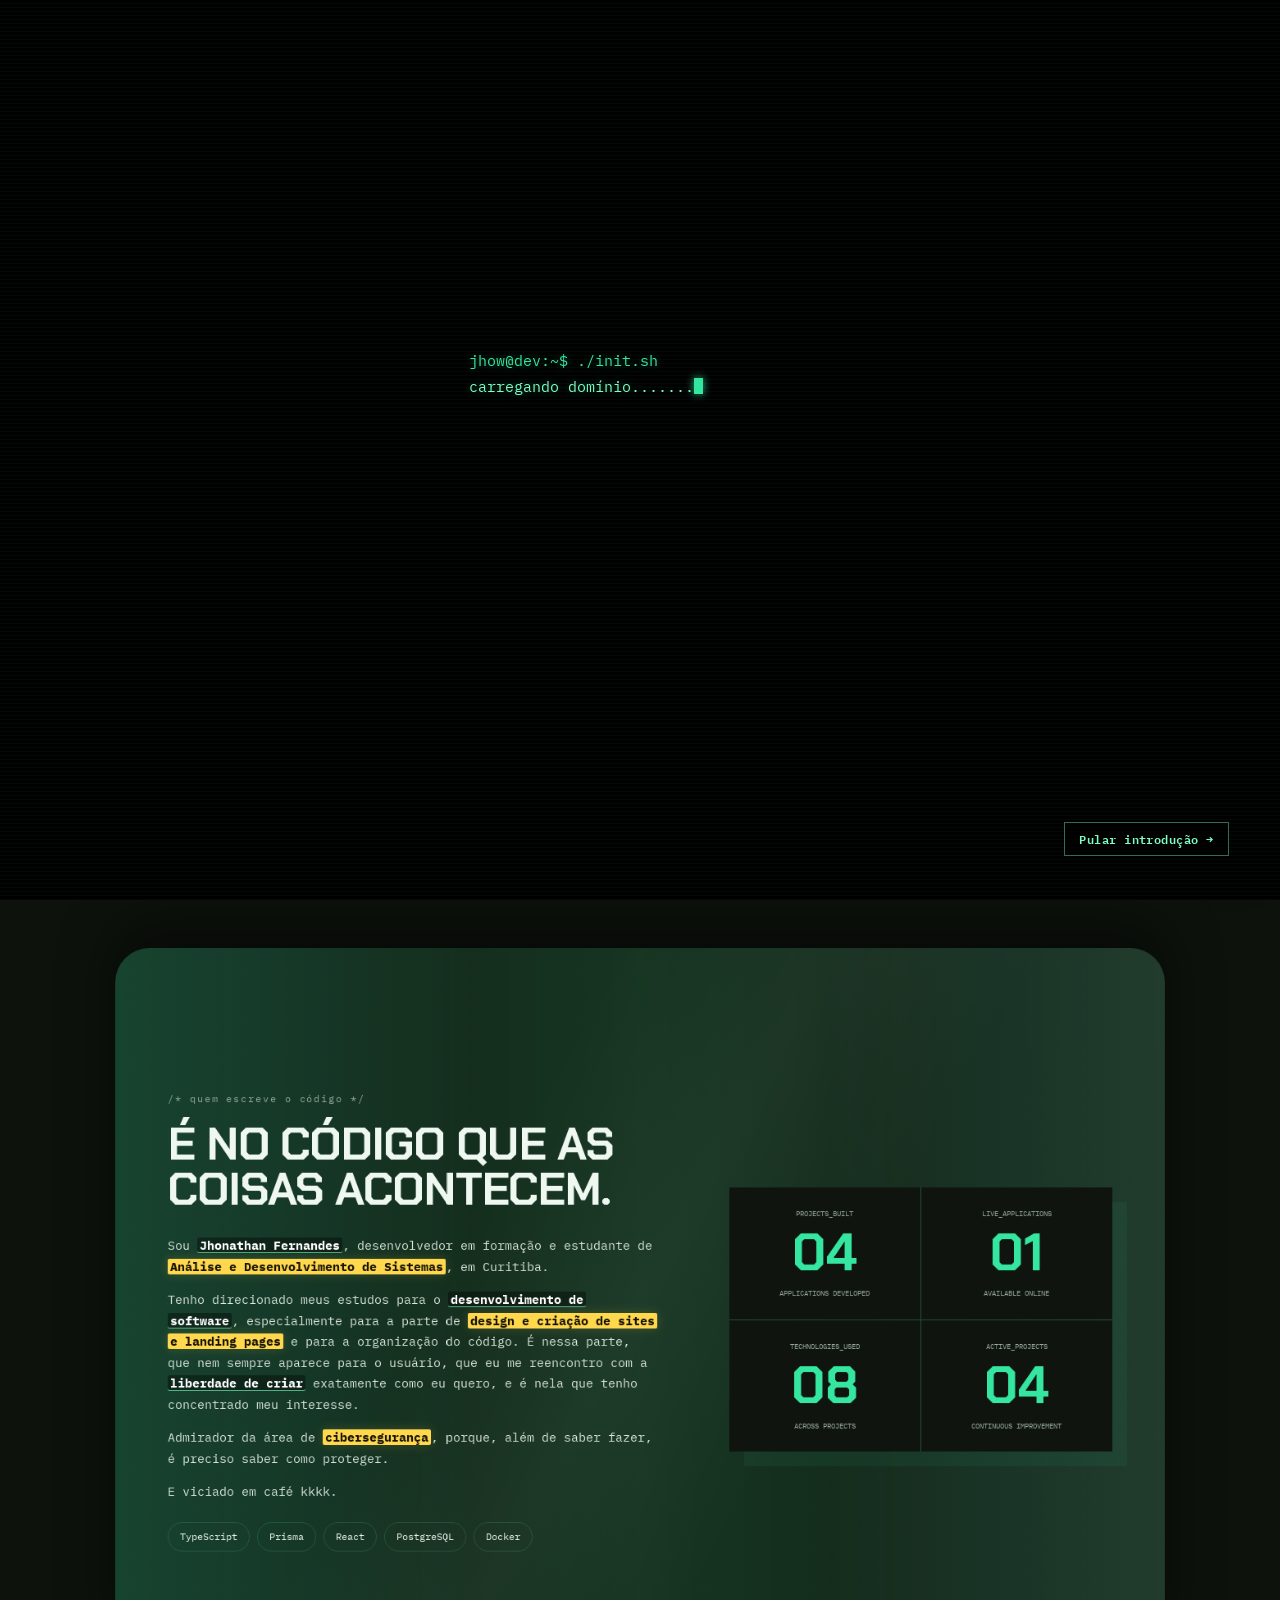
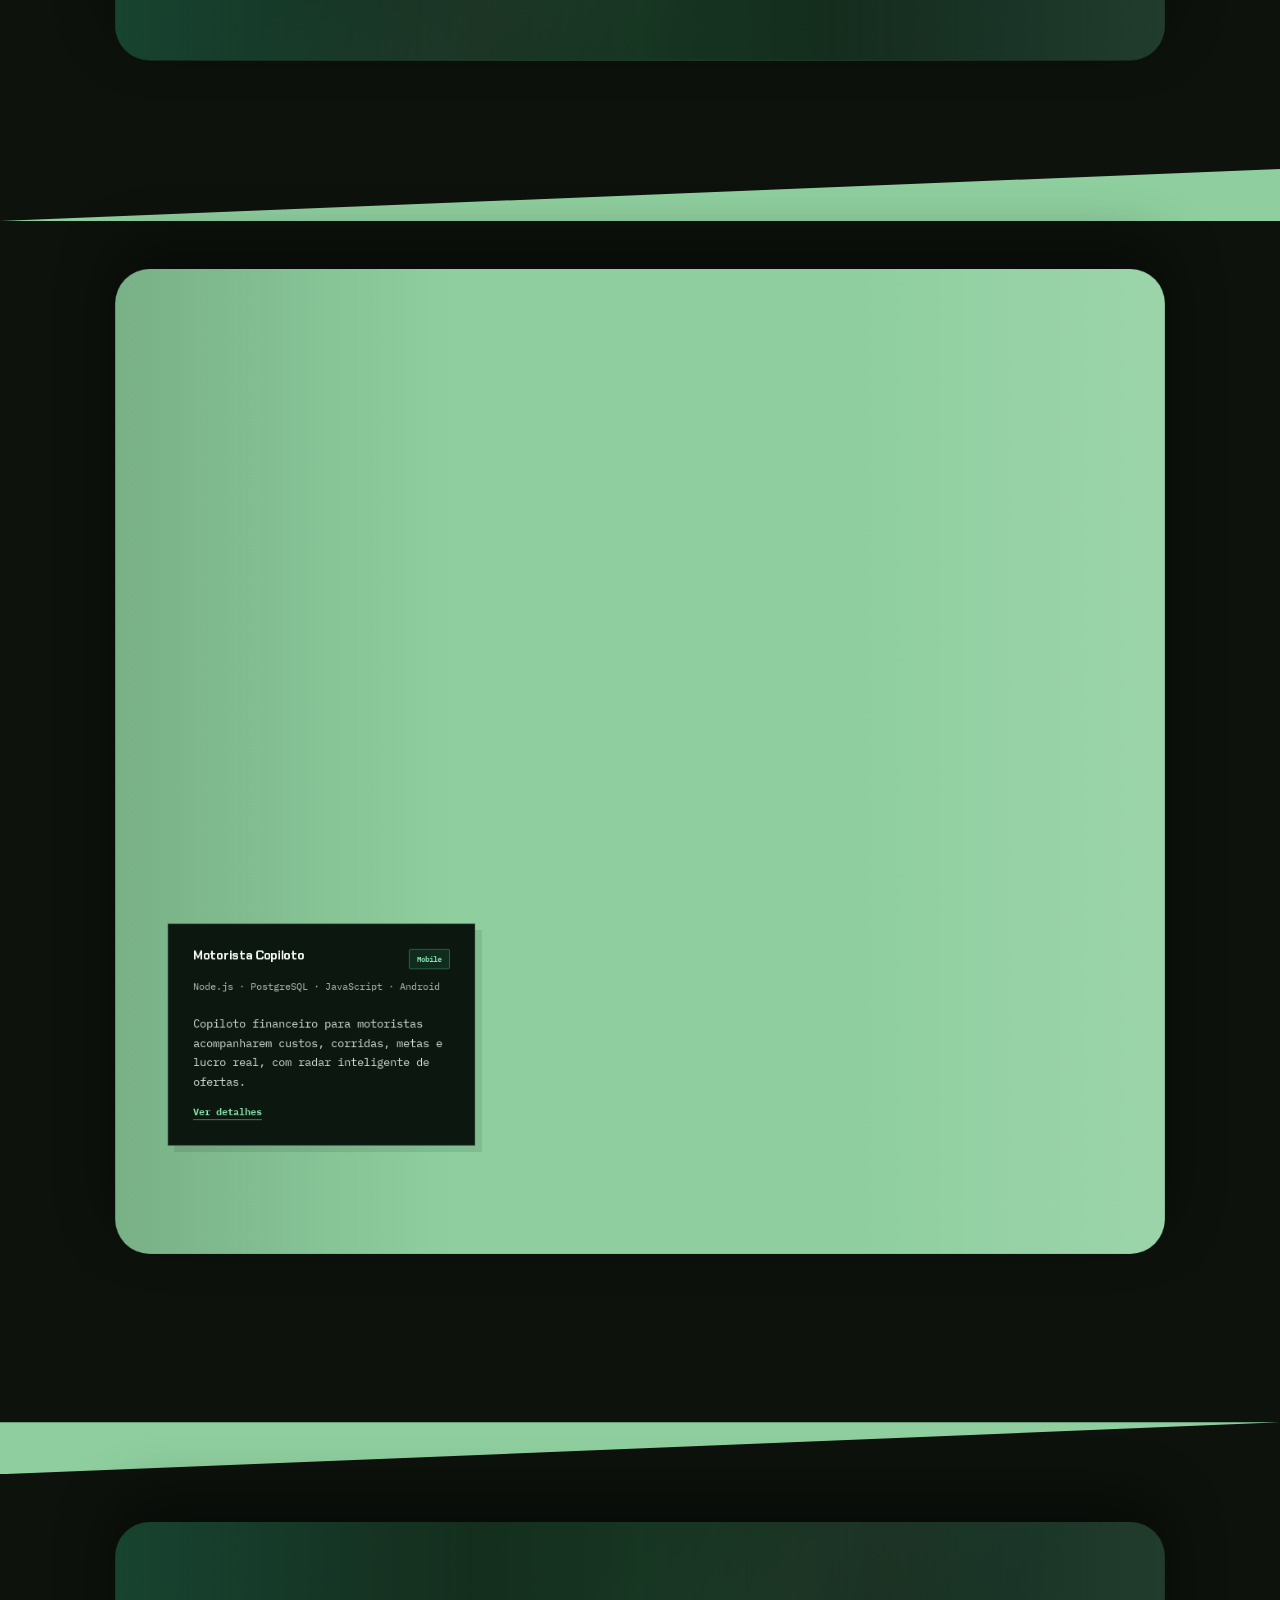
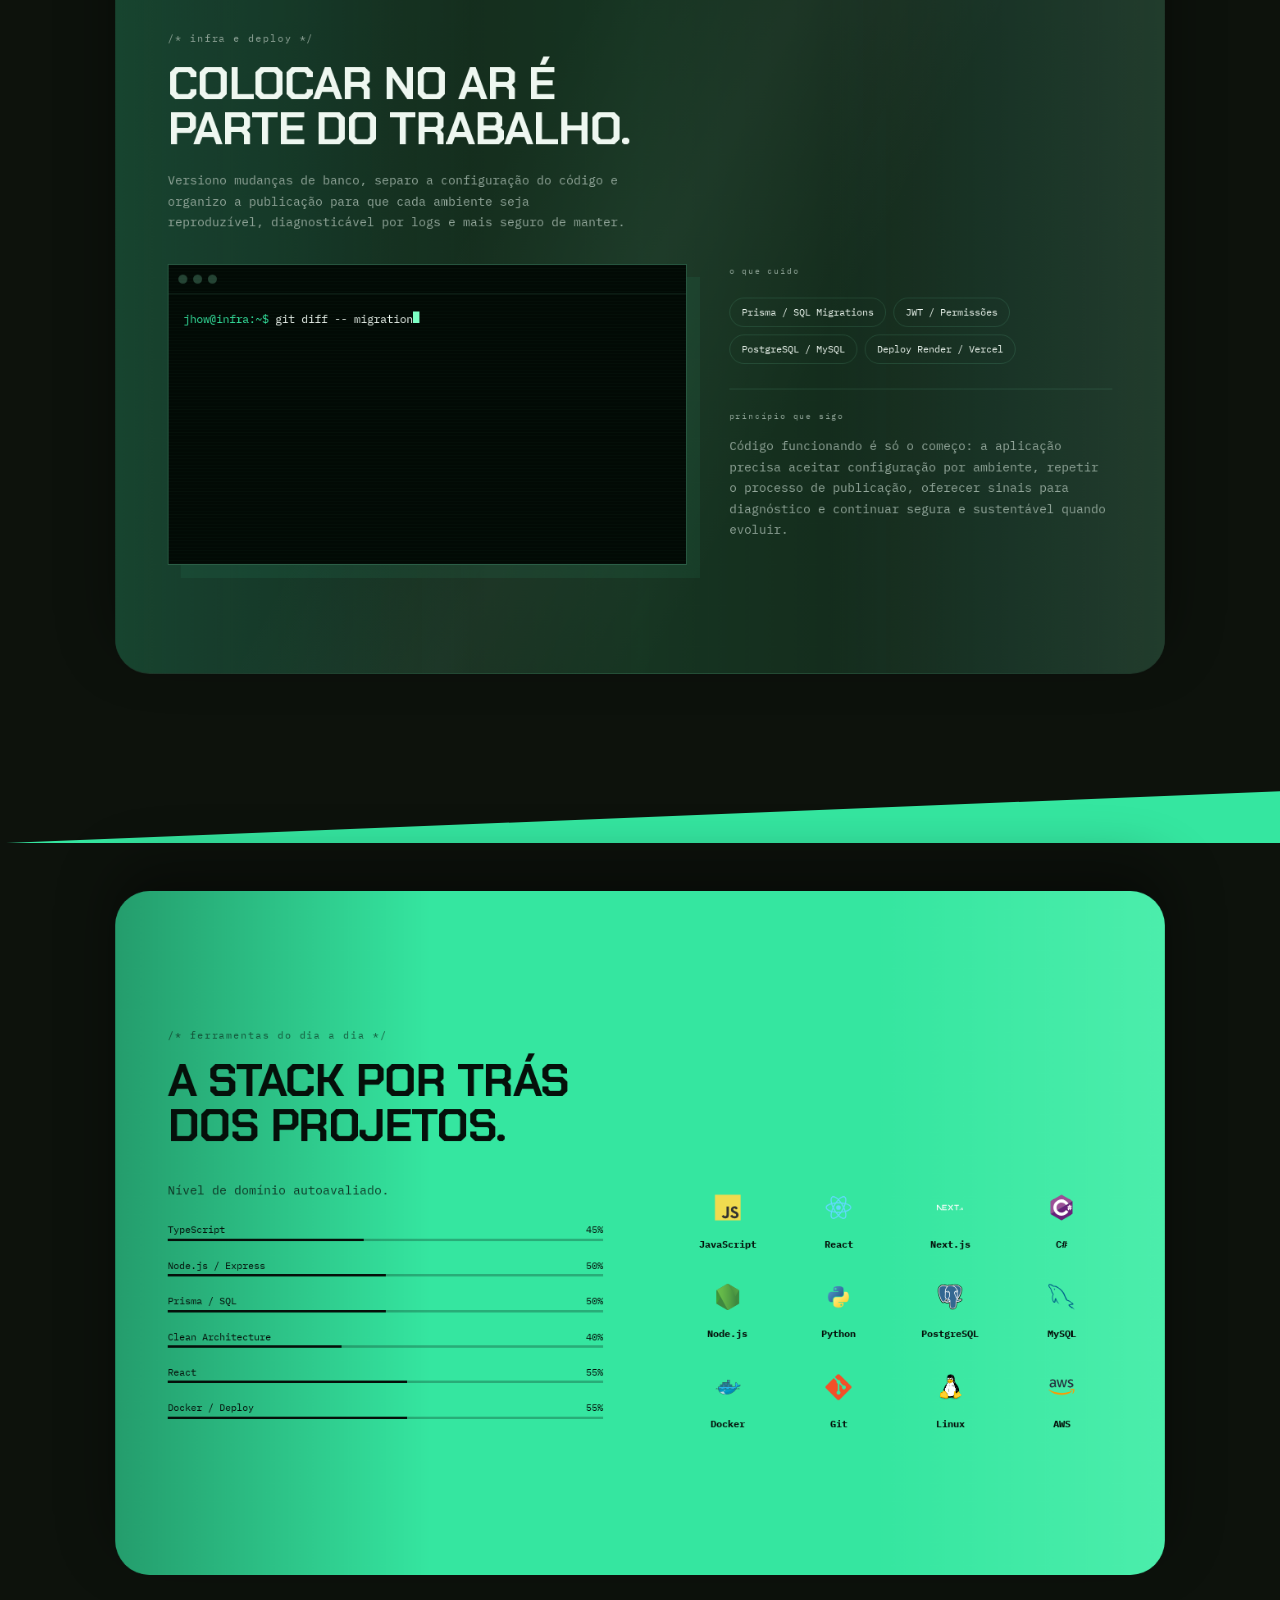
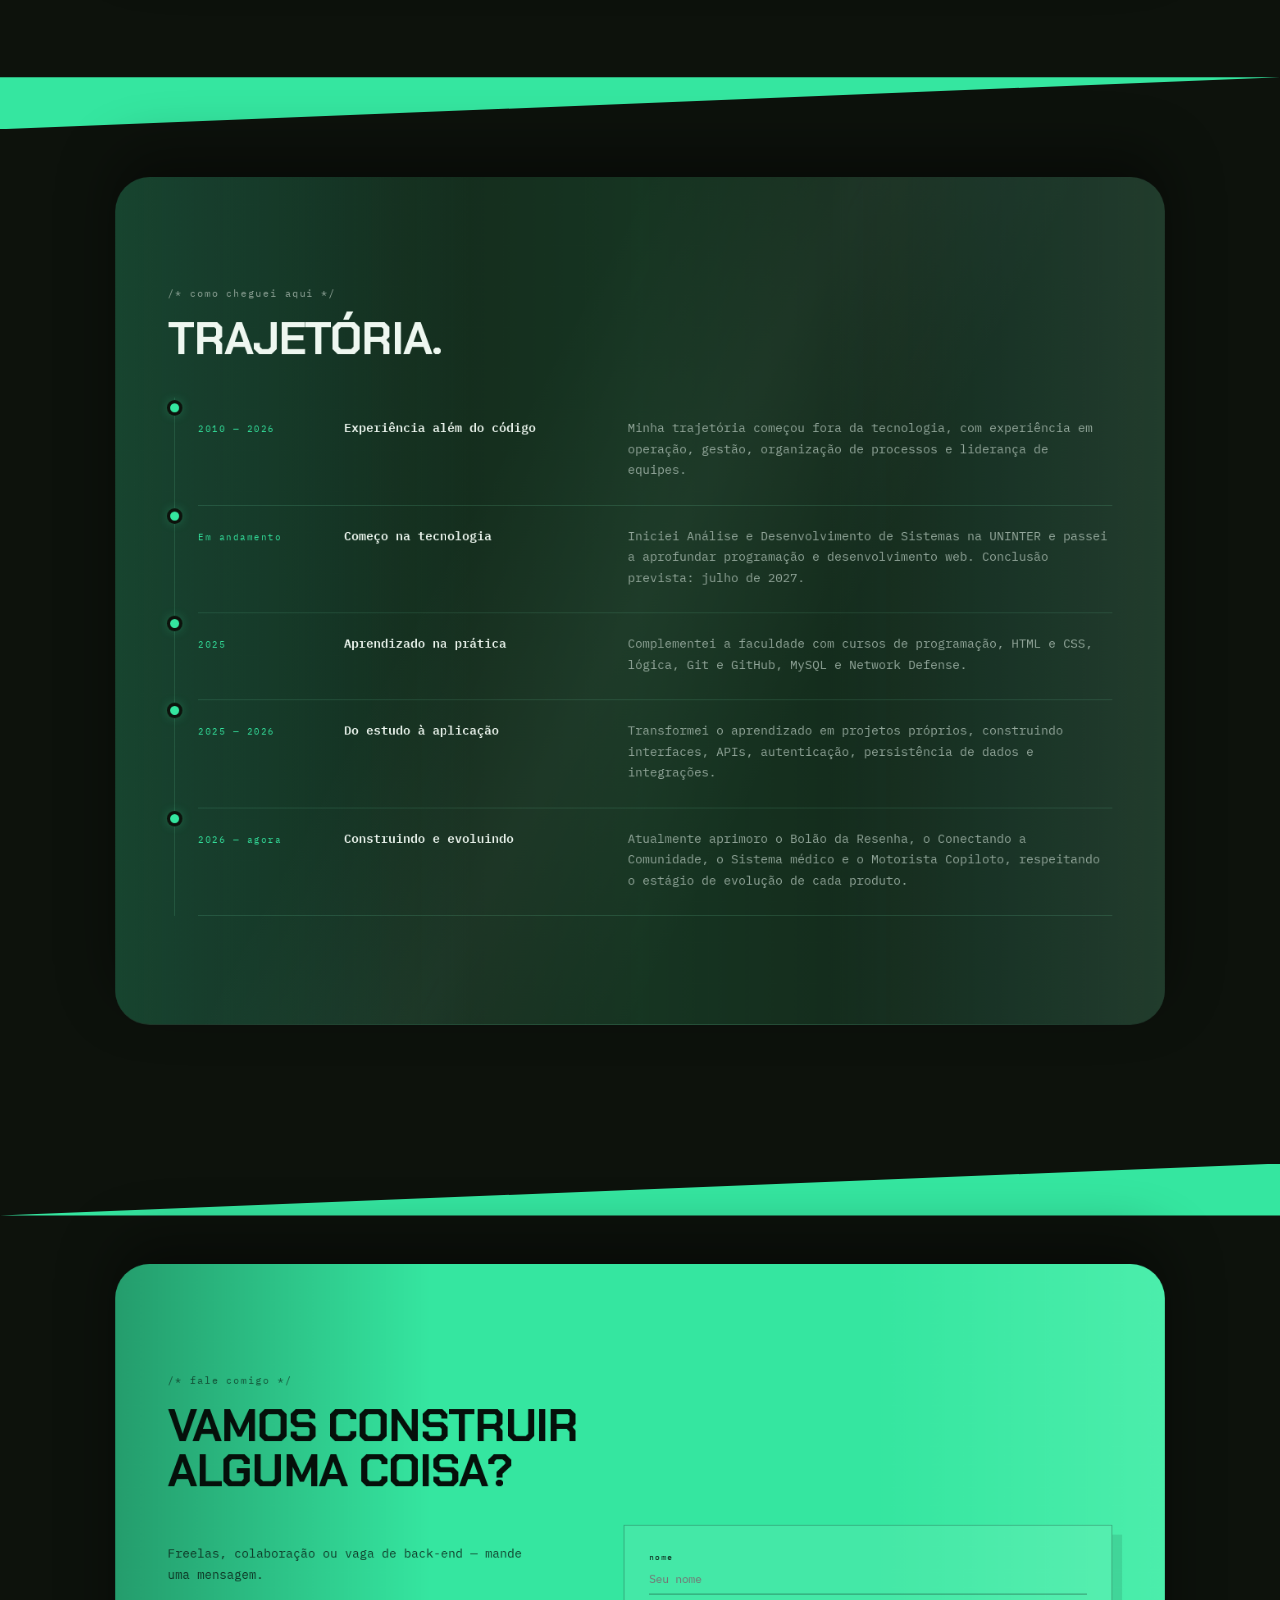
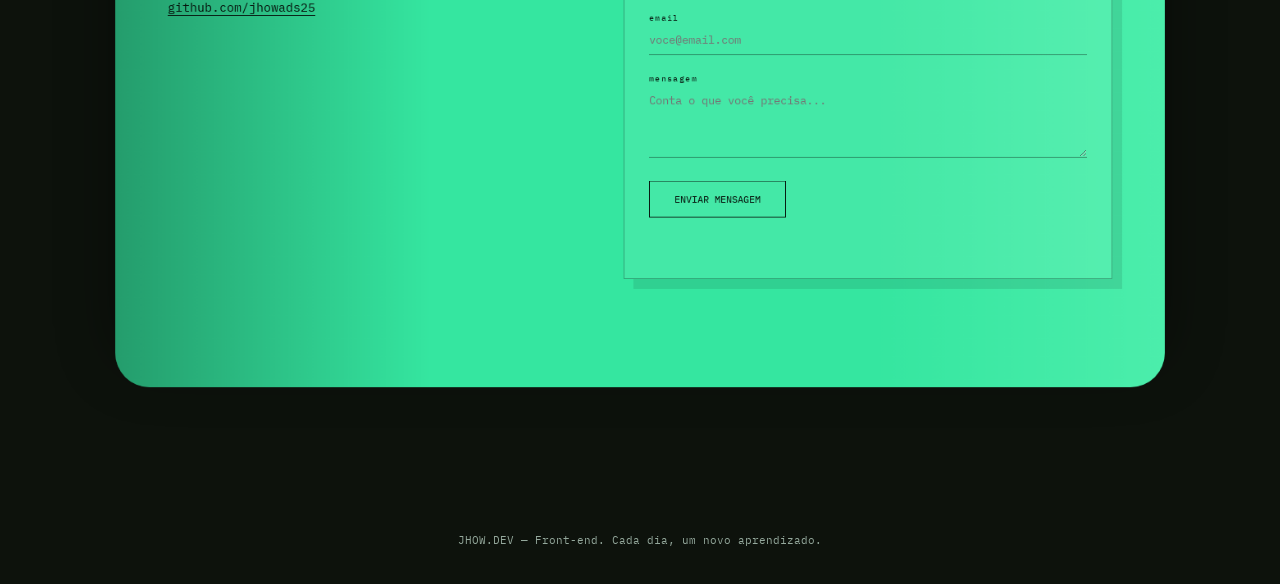
==== index.html @ ebd967c6 "Atualiza stack e rodape do portfolio" ====
<!doctype html>
<html lang="pt-BR" data-theme="dark">
  <head>
    <meta charset="utf-8" />
    <meta
      name="viewport"
      content="width=device-width,initial-scale=1,viewport-fit=cover"
    />
    <meta
      name="description"
      content="Portfólio de Jhonathan Fernandes — backend, APIs e sistemas."
    />
    <title>JHOW.DEV — Backend & Sistemas</title>
    <link rel="preconnect" href="https://fonts.googleapis.com" />
    <link rel="preconnect" href="https://fonts.gstatic.com" crossorigin />
    <link
      href="https://fonts.googleapis.com/css2?family=Chakra+Petch:wght@500;600;700&family=IBM+Plex+Mono:wght@400;500;600&display=swap"
      rel="stylesheet"
    />
    <link rel="stylesheet" href="style.css?v=80" />
    <noscript
      ><style>
        #boot {
          display: none;
        }
        .reveal {
          opacity: 1;
          transform: none;
        }
      </style></noscript
    >
  </head>
  <body>
    <div id="boot" aria-label="Introdução do portfólio">
      <div id="bootGlitch"><div id="bootLines"></div></div>
      <button id="skipIntro" class="skip-intro" type="button">
        Pular introdução <span aria-hidden="true">→</span>
      </button>
    </div>
    <canvas id="dust" aria-hidden="true"></canvas>
    <div id="scrollProgress" class="scroll-progress" aria-hidden="true"></div>
    <header class="nav">
      <div class="nav-in">
        <a href="#hero" class="brand">JHOW<span>.DEV</span></a>
        <nav aria-label="Navegação principal">
          <ul class="nav-links" id="navLinks">
            <li><a href="#sobre">Sobre</a></li>
            <li><a href="#projetos">Projetos</a></li>
            <li><a href="#arquitetura">Arquitetura</a></li>
            <li><a href="#stack">Stack</a></li>
            <li><a href="#trajetoria">Trajetória</a></li>
            <li><a href="#contato">Contato</a></li>
          </ul>
        </nav>
        <div class="nav-tools">
          <button
            class="icon-btn burger"
            id="burger"
            aria-label="Abrir menu"
            aria-expanded="false"
            aria-controls="navLinks"
          >
            ≡</button
          ><button class="icon-btn" id="themeBtn" aria-label="Mudar para tema claro" title="Tema claro">
            ☀</button
          ><button
            class="status language-toggle"
            id="langBtn"
            type="button"
            aria-label="Mudar idioma para inglês"
          >EN</button>
        </div>
      </div>
    </header>
    <main>
      <section class="sec" id="hero">
        <div class="hero-frame hero-grid">
          <div class="hero-copy">
            <p class="hero-tag hero-reveal" style="--intro-order: 0">
              HTML · CSS · JAVASCRIPT · TYPESCRIPT · REACT
            </p>
            <h1
              id="heroTitle"
              data-text="DEVELOPER FULL&#10;STACK&#10;&amp; CYBER"
            >
              <span class="hero-line" style="--intro-order: 1"
                >FRONT-END</span
              ><span class="hero-line" style="--intro-order: 2"
                ></span
              ><span class="hero-line hl" style="--intro-order: 3"
                > DEVELOPER</span
              >
            </h1>
            <p class="hero-sub hero-reveal" style="--intro-order: 4">
              Interfaces, APIs e Bibliotecas.<br /><br />
              Projetadas entre estágios, faculdades, cursos e a curiosidade pelo
              mundo cyber.
            </p>
            <div class="btn-row hero-reveal" style="--intro-order: 5">
              <a class="btn btn-solid" href="#projetos">Ver projetos</a
              ><a
                class="btn btn-ghost"
                href="assets/Curriculo_Jhonathan_Fernandes_tech.pdf"
                target="_blank"
                rel="noopener"
              > &gt;_ ABRIR CURRÍCULO</a>
            </div>
          </div>
          <div class="hero-image-area">
            <video
              class="hero-logo"
              autoplay
              muted
              loop
              playsinline
              preload="auto"
              disablepictureinpicture
              poster="assets/Jhow-hero.png"
              aria-label="Avatar animado de Jhonathan"
            >
              <source
                src="assets/jhow-teste-transparent.webm?v=9"
                type="video/webm"
              />
              <img src="assets/Jhow-hero.png" alt="Avatar de Jhonathan" />
            </video>
          </div>
        </div>
      </section>
      <section class="sec" id="sobre">
        <div class="sec-in">
          <div class="about-grid">
            <div class="stats reveal">
              <div class="stat">
                <div class="k">PROJECTS_BUILT</div>
                <div class="v" data-count="4" data-pad="2">00</div>
                <div class="l">APPLICATIONS DEVELOPED</div>
              </div>
              <div class="stat">
                <div class="k">LIVE_APPLICATIONS</div>
                <div class="v" data-count="1" data-pad="2">00</div>
                <div class="l">AVAILABLE ONLINE</div>
              </div>
              <div class="stat">
                <div class="k">TECHNOLOGIES_USED</div>
                <div class="v" data-count="8" data-pad="2">00</div>
                <div class="l">ACROSS PROJECTS</div>
              </div>
              <div class="stat">
                <div class="k">ACTIVE_PROJECTS</div>
                <div class="v" data-count="4" data-pad="2">00</div>
                <div class="l">CONTINUOUS IMPROVEMENT</div>
              </div>
            </div>
            <div class="about-copy">
              <p class="kicker">/* quem escreve o código */</p>
              <h2>É no código que as coisas acontecem.</h2>
              <div class="reveal">
                <p>
                  Sou <strong>Jhonathan Fernandes</strong>, desenvolvedor em
                  formação e estudante de
                  <em>Análise e Desenvolvimento de Sistemas</em>, em Curitiba.
                </p>
                <p>
                  Tenho direcionado meus estudos para o
                  <strong>desenvolvimento de software</strong>, especialmente
                  para a parte de <em>design e criação de sites e landing pages</em>
                  e para a organização do código. É nessa parte, que nem sempre
                  aparece para o usuário, que eu me reencontro com a
                  <strong>liberdade de criar</strong> exatamente como eu quero, e
                  é nela que tenho concentrado meu interesse.
                </p>
                <p>
                  Admirador da área de <em>cibersegurança</em>, porque, além de
                  saber fazer, é preciso saber como proteger.
                </p>
                <p>E viciado em café kkkk.</p>
                <div class="chips">
                  <span class="chip">TypeScript</span
                  ><span class="chip">Prisma</span
                  ><span class="chip">React</span
                  ><span class="chip">PostgreSQL</span
                  ><span class="chip">Docker</span>
                </div>
              </div>
            </div>
          </div>
        </div>
      </section>
      <div class="wedge wedge-in"></div>
      <section class="sec band" id="projetos">
        <div class="sec-in">
          <div class="head-row reveal">
            <div>
              <p class="kicker">/* projetos que construí */</p>
              <h2>Onde front-end, back-end<br />e sistemas se encontram.</h2>
            </div>
            <span class="kicker" id="projCount">4 no total</span>
          </div>
          <p class="lead reveal">
            Projetos que saíram da ideia e ganharam forma em aplicações reais.
            Cada um tem seu propósito, suas decisões técnicas e seus próprios desafios.
          </p>
          <div class="filters reveal">
            <button class="fchip on" data-f="todos" aria-pressed="true">
              Todos</button
            ><button class="fchip" data-f="saas" aria-pressed="false">
              SaaS</button
            ><button class="fchip" data-f="api" aria-pressed="false">API</button
            ><button class="fchip" data-f="web" aria-pressed="false">
              Web
            </button>
          </div>
          <div class="proj-grid">
            <article
              class="proj tilt reveal"
              data-tag="saas api"
              data-href="projeto.html?id=sistema-medico"
              tabindex="0"
              role="link"
              aria-label="Ver detalhes do projeto Sistema médico"
            >
              <div class="p-top">
                <h3>Sistema médico</h3>
                <span class="p-tag">SaaS</span>
              </div>
              <p class="p-stack">Node.js · TypeScript · Prisma · PostgreSQL</p>
              <p class="p-desc">
                Plataforma de gestão de clínicas com foco em organização de
                atendimentos, pacientes e controle de acesso.
              </p>
              <a class="p-link" href="projeto.html?id=sistema-medico">Ver detalhes</a>
            </article>
            <article
              class="proj tilt reveal"
              data-tag="saas web"
              data-href="projeto.html?id=conectando-a-comunidade"
              tabindex="0"
              role="link"
              aria-label="Ver detalhes do projeto Conectando a Comunidade"
            >
              <div class="p-top">
                <h3>Conectando a Comunidade</h3>
                <span class="p-tag">SaaS</span>
              </div>
              <p class="p-stack">React · TypeScript · PostgreSQL</p>
              <p class="p-desc">
                Projeto web publicado, desenvolvido para conectar a comunidade.
              </p>
              <a class="p-link" href="projeto.html?id=conectando-a-comunidade">Ver detalhes</a>
            </article>
            <article
              class="proj tilt reveal"
              data-tag="web"
              data-href="projeto.html?id=bolao-da-resenha"
              tabindex="0"
              role="link"
              aria-label="Ver detalhes do projeto Bolão da Resenha"
            >
              <div class="p-top">
                <h3>Bolão da Resenha</h3>
                <span class="p-tag">Web</span>
              </div>
              <p class="p-stack">React · TypeScript · Node.js · Prisma · MySQL</p>
              <p class="p-desc">
                Plataforma esportiva para organizar palpites, acompanhar
                resultados e consultar classificações.
              </p>
              <a class="p-link" href="projeto.html?id=bolao-da-resenha">Ver detalhes</a>
            </article>
            <article
              class="proj tilt reveal"
              data-tag="mobile"
              data-href="projeto.html?id=motorista-mobile"
              tabindex="0"
              role="link"
              aria-label="Ver detalhes do projeto Motorista Copiloto"
            >
              <div class="p-top">
                <h3>Motorista Copiloto</h3>
                <span class="p-tag">Mobile</span>
              </div>
              <p class="p-stack">Node.js · PostgreSQL · JavaScript · Android</p>
              <p class="p-desc">
                Copiloto financeiro para motoristas acompanharem custos,
                corridas, metas e lucro real, com radar inteligente de ofertas.
              </p>
              <a class="p-link" href="projeto.html?id=motorista-mobile">Ver detalhes</a>
            </article>
          </div>
        </div>
      </section>
      <div class="wedge wedge-out"></div>
      <section class="sec" id="arquitetura">
        <div class="sec-in">
          <p class="kicker">/* infra e deploy */</p>
          <h2>Colocar no ar é<br />parte do trabalho.</h2>
          <p class="lead">
            Versiono mudanças de banco, separo a configuração do código e
            organizo a publicação para que cada ambiente seja reproduzível,
            diagnosticável por logs e mais seguro de manter.
          </p>
          <div class="term-grid">
            <div class="term reveal">
              <div class="term-bar"><i></i><i></i><i></i></div>
              <div class="term-body" id="termBody"></div>
            </div>
            <div class="reveal">
              <div class="side-block">
                <p class="side-t">o que cuido</p>
                <div class="chips">
                  <span class="chip">Prisma / SQL Migrations</span
                  ><span class="chip">JWT / Permissões</span
                  ><span class="chip">PostgreSQL / MySQL</span
                  ><span class="chip">Deploy Render / Vercel</span>
                </div>
              </div>
              <div class="side-block">
                <p class="side-t">princípio que sigo</p>
                <p>
                  Código funcionando é só o começo: a aplicação precisa aceitar
                  configuração por ambiente, repetir o processo de publicação,
                  oferecer sinais para diagnóstico e continuar segura e
                  sustentável quando evoluir.
                </p>
              </div>
            </div>
          </div>
        </div>
      </section>
      <div class="wedge wedge-in"></div>
      <section class="sec band" id="stack">
        <div class="sec-in">
          <p class="kicker">/* ferramentas do dia a dia */</p>
          <h2>A stack por trás<br />dos projetos.</h2>
          <div class="stack-grid">
            <div class="skills"></div>
            <div class="icons">
              <div class="ico">
                <div class="ico-mark"><img src="assets/svg/javascript-original.svg" alt="" /></div>
                JavaScript
              </div>
              <div class="ico">
                <div class="ico-mark"><img src="assets/svg/react-original.svg" alt="" /></div>
                React
              </div>
              <div class="ico">
                <div class="ico-mark"><img src="assets/svg/nextjs-original-wordmark.svg" alt="" /></div>
                Next.js
              </div>
              <div class="ico">
                <div class="ico-mark"><img src="assets/svg/csharp-original.svg" alt="" /></div>
                C#
              </div>
              <div class="ico">
                <div class="ico-mark"><img src="assets/svg/nodejs-original.svg" alt="" /></div>
                Node.js
              </div>
              <div class="ico">
                <div class="ico-mark"><img src="assets/svg/python-original.svg" alt="" /></div>
                Python
              </div>
              <div class="ico">
                <div class="ico-mark"><img src="assets/svg/postgresql-original.svg" alt="" /></div>
                PostgreSQL
              </div>
              <div class="ico">
                <div class="ico-mark"><img src="assets/svg/mysql-original.svg" alt="" /></div>
                MySQL
              </div>
              <div class="ico">
                <div class="ico-mark"><img src="assets/svg/docker-original.svg" alt="" /></div>
                Docker
              </div>
              <div class="ico">
                <div class="ico-mark"><img src="assets/svg/git-original.svg" alt="" /></div>
                Git
              </div>
              <div class="ico">
                <div class="ico-mark"><img src="assets/svg/linux-original.svg" alt="" /></div>
                Linux
              </div>
              <div class="ico">
                <div class="ico-mark"><img src="assets/svg/amazonwebservices-original-wordmark.svg" alt="" /></div>
                AWS
              </div>
            </div>
          </div>
        </div>
      </section>
      <div class="wedge wedge-out"></div>
      <section class="sec" id="trajetoria">
        <div class="sec-in">
          <p class="kicker">/* como cheguei aqui */</p>
          <h2>Trajetória.</h2>
          <div class="tl">
            <div class="tl-item reveal">
              <p class="tl-when">2010 — 2026</p>
              <p class="tl-what">Experiência além do código</p>
              <p>
                Minha trajetória começou fora da tecnologia, com experiência em
                operação, gestão, organização de processos e liderança de equipes.
              </p>
            </div>
            <div class="tl-item reveal">
              <p class="tl-when">Em andamento</p>
              <p class="tl-what">Começo na tecnologia</p>
              <p>
                Iniciei Análise e Desenvolvimento de Sistemas na UNINTER e passei a
                aprofundar programação e desenvolvimento web. Conclusão prevista:
                julho de 2027.
              </p>
            </div>
            <div class="tl-item reveal">
              <p class="tl-when">2025</p>
              <p class="tl-what">Aprendizado na prática</p>
              <p>
                Complementei a faculdade com cursos de programação, HTML e CSS,
                lógica, Git e GitHub, MySQL e Network Defense.
              </p>
            </div>
            <div class="tl-item reveal">
              <p class="tl-when">2025 — 2026</p>
              <p class="tl-what">Do estudo à aplicação</p>
              <p>
                Transformei o aprendizado em projetos próprios, construindo
                interfaces, APIs, autenticação, persistência de dados e integrações.
              </p>
            </div>
            <div class="tl-item reveal">
              <p class="tl-when">2026 — agora</p>
              <p class="tl-what">Construindo e evoluindo</p>
              <p>
                Atualmente aprimoro o Bolão da Resenha, o Conectando a Comunidade,
                o Sistema médico e o Motorista Copiloto, respeitando o estágio de
                evolução de cada produto.
              </p>
            </div>
          </div>
        </div>
      </section>
      <div class="wedge wedge-in"></div>
      <section class="sec band" id="contato">
        <div class="sec-in">
          <p class="kicker">/* fale comigo */</p>
          <h2>Vamos construir<br />alguma coisa?</h2>
          <div class="contact-grid">
            <div>
              <p class="lead">
                Freelas, colaboração ou vaga de back-end — mande uma mensagem.
              </p>
              <ul class="clist">
                <li>
                  <a
                    href="https://github.com/jhowads25"
                    target="_blank"
                    rel="noopener"
                    >github.com/jhowads25</a
                  >
                </li>
              </ul>
            </div>
            <form id="contactForm" novalidate>
              <div class="field">
                <label for="f-nome">nome</label
                ><input id="f-nome" required placeholder="Seu nome" />
              </div>
              <div class="field">
                <label for="f-mail">email</label
                ><input
                  id="f-mail"
                  required
                  type="email"
                  placeholder="voce@email.com"
                />
              </div>
              <div class="field">
                <label for="f-msg">mensagem</label
                ><textarea
                  id="f-msg"
                  required
                  placeholder="Conta o que você precisa..."
                ></textarea>
              </div>
              <button class="send" type="submit">Enviar mensagem</button>
              <p id="formMsg" aria-live="polite"></p>
            </form>
          </div>
        </div>
      </section>
    </main>
    <footer>JHOW.DEV — Front-end. Cada dia, um novo aprendizado.</footer>
    <button
      id="cmdkTrigger"
      class="cmdk-trigger"
      type="button"
      aria-label="Abrir terminal de navegação"
      title="Abrir terminal (pressione /)"
    >&gt;_</button>
    <div id="cmdk" class="cmdk-overlay" aria-hidden="true">
      <div class="cmdk-box" role="dialog" aria-modal="true" aria-label="Terminal de navegação">
        <div class="cmdk-head"><span>JHOW.DEV / COMMAND</span><button id="cmdkClose" type="button" aria-label="Fechar terminal">×</button></div>
        <div class="cmdk-input-row">
          <span class="cmdk-prompt">$</span>
          <input id="cmdkInput" type="text" placeholder='digite "help"...' autocomplete="off" spellcheck="false" />
        </div>
        <div class="cmdk-output" id="cmdkOutput" aria-live="polite"></div>
      </div>
    </div>
    <script src="script.js?v=53"></script>
  </body>
</html>
---- style.css ----
:root {
  --bg: #0d120c;
  --bg2: #10140f;
  --band: #35e6a0;
  --accent: #35e6a0;
  --accent2: #7cffc4;
  --ink: #eef7f0;
  --dim: #94a89c;
  --line: rgba(120, 230, 180, 0.16);
  --bandink: #05100a;
  --display: "Chakra Petch", sans-serif;
  --mono: "IBM Plex Mono", monospace;
  --max: 1180px;
  --pad: clamp(20px, 5vw, 64px);
  box-sizing: border-box;
}
:root[data-theme="light"] {
  --bg: #eef8f2;
  --bg2: #fff;
  --band: #0ea56f;
  --accent: #0ea56f;
  --accent2: #0f8f7a;
  --ink: #0a1e14;
  --dim: #43594d;
  --line: rgba(14, 165, 111, 0.16);
  --bandink: #eef8f2;
}
*,
*:before,
*:after {
  box-sizing: border-box;
}
html {
  scroll-behavior: smooth;
  scroll-padding-top: 72px;
}
body {
  margin: 0;
  background: var(--bg);
  color: var(--ink);
  font: 15px/1.7 var(--mono);
  overflow-x: hidden;
  -webkit-font-smoothing: antialiased;
}
h1,
h2,
h3 {
  font-family: var(--display);
  font-weight: 700;
  line-height: 0.98;
  letter-spacing: -0.02em;
  margin: 0;
}
h1 {
  font-size: clamp(38px, 6.6vw, 78px);
  text-transform: uppercase;
}
h2 {
  font-size: clamp(28px, 4.6vw, 56px);
  text-transform: uppercase;
}
h3 {
  font-size: 19px;
}
a {
  color: inherit;
}
:focus-visible {
  outline: 2px solid var(--accent2);
  outline-offset: 3px;
}
#boot {
  position: fixed;
  inset: 0;
  z-index: 999;
  background: #000;
  color: #35e6a0;
  display: flex;
  align-items: center;
  justify-content: center;
  padding: var(--pad);
  font-size: clamp(12px, 1.9vw, 15px);
  transition: 0.6s;
  overflow: hidden;
}
#boot::before {
  content: "";
  position: absolute;
  inset: 0;
  pointer-events: none;
  background: repeating-linear-gradient(
    0deg,
    rgba(124, 255, 196, 0.035) 0,
    rgba(124, 255, 196, 0.035) 1px,
    transparent 1px,
    transparent 4px
  );
  z-index: 0;
}
#boot::after {
  content: "";
  position: absolute;
  left: 0;
  right: 0;
  top: -18%;
  height: 18%;
  pointer-events: none;
  background: linear-gradient(
    180deg,
    transparent,
    rgba(53, 230, 160, 0.08),
    transparent
  );
  animation: boot-scan 2.6s linear infinite;
  z-index: 0;
}
#boot.done {
  opacity: 0;
  visibility: hidden;
}
.skip-intro {
  position: absolute;
  right: clamp(20px, 4vw, 56px);
  bottom: clamp(20px, 4vw, 44px);
  z-index: 3;
  padding: 10px 14px;
  border: 1px solid rgba(124, 255, 196, 0.42);
  background: rgba(0, 0, 0, 0.5);
  color: #7cffc4;
  font: 600 12px/1 var(--mono);
  letter-spacing: 0.04em;
  cursor: pointer;
  transition: border-color 0.2s, background 0.2s, color 0.2s, transform 0.2s;
}
.skip-intro:hover {
  border-color: #7cffc4;
  background: rgba(53, 230, 160, 0.12);
  color: #fff;
  transform: translateX(2px);
}
.skip-intro:active {
  transform: translateX(2px) scale(0.98);
}
#boot.done .skip-intro {
  opacity: 0;
  pointer-events: none;
}

#bootGlitch {
  position: absolute;
  left: 50%;
  top: 50%;
  transform: translate(-50%, -50%);
  z-index: 1;
  width: min(calc(var(--boot-chars, 32) * 1ch + 1ch), 100%);
}
#bootGlitch.glitching {
  animation: boot-flicker 0.45s linear;
}
#bootGlitch.glitching #bootLines {
  animation: boot-text-glitch 0.45s steps(2);
}
@keyframes boot-flicker {
  20% {
    filter: brightness(1.7);
  }
  45% {
    filter: brightness(0.75);
  }
}
@keyframes boot-text-glitch {
  0% {
    clip-path: inset(0 0 72%);
    transform: translateX(-3px);
  }
  40% {
    clip-path: inset(64% 0 8%);
    transform: translateX(4px);
  }
  80% {
    clip-path: inset(50% 0 20%);
    transform: translateX(-2px);
  }
  100% {
    clip-path: none;
    transform: none;
  }
}
#bootGlitch.glitching #bootLines::before,
#bootGlitch.glitching #bootLines::after {
  content: attr(data-text);
  position: absolute;
  inset: 0;
  pointer-events: none;
  white-space: pre;
  text-shadow: none;
}
#bootGlitch.glitching #bootLines::before {
  color: #ff2d6b;
  transform: translate(-3px, 1px);
  mix-blend-mode: screen;
  opacity: 0.75;
}
#bootGlitch.glitching #bootLines::after {
  color: #2dfff0;
  transform: translate(3px, -1px);
  mix-blend-mode: screen;
  opacity: 0.75;
}
#bootLines {
  position: relative;
  white-space: pre-wrap;
  min-height: calc(var(--boot-count, 6) * 1.7em);
  text-align: left;
  text-shadow: 0 0 8px rgba(53, 230, 160, 0.38);
  animation: boot-tv-on 0.45s steps(2) both;
}
.boot-line {
  display: block;
  min-height: 1.7em;
  margin: 0;
  text-align: left;
  white-space: pre;
}
#bootLines .ok {
  color: #7cffc4;
}
#bootLines .dim {
  color: #3f6654;
}
#bootCaret {
  display: inline-block;
  width: 9px;
  height: 1.05em;
  background: #35e6a0;
  box-shadow: 0 0 9px rgba(53, 230, 160, 0.8);
  vertical-align: -2px;
  animation: blink 1s steps(1) infinite;
}
@keyframes blink {
  50% {
    opacity: 0;
  }
}
@keyframes boot-scan {
  to {
    transform: translateY(660%);
  }
}
@keyframes boot-tv-on {
  0% {
    opacity: 0;
    filter: brightness(3) blur(2px);
  }
  35% {
    opacity: 0.35;
    filter: brightness(2);
  }
  55% {
    opacity: 0.08;
  }
  75% {
    opacity: 1;
    filter: brightness(1.4);
  }
  100% {
    opacity: 1;
    filter: none;
  }
}
#dust {
  position: fixed;
  inset: 0;
  z-index: 0;
  pointer-events: none;
  opacity: 0.82;
  mix-blend-mode: screen;
}
.nav {
  position: fixed;
  inset: 0 0 auto;
  z-index: 100;
  width: 100%;
  height: 66px;
  padding: 0 42px;
  background: #101110;
  border-bottom: 1px solid rgba(255, 255, 255, 0.035);
}
[data-theme="light"] .nav {
  background: #101110;
}
.nav-in {
  width: 100%;
  max-width: none;
  height: 66px;
  margin: 0;
  display: flex;
  align-items: center;
  gap: 24px;
  position: relative;
}
.brand {
  font: 700 19px var(--display);
  letter-spacing: -0.03em;
  text-decoration: none;
}
.brand span {
  color: var(--accent);
}
.nav-in > nav {
  position: absolute;
  left: 50%;
  transform: translateX(-50%);
}
.nav-links {
  display: flex;
  gap: 22px;
  margin: 0;
  padding: 0;
  list-style: none;
}
.nav-links a {
  text-decoration: none;
  font-size: 11px;
  letter-spacing: 0.1em;
  text-transform: uppercase;
  color: var(--dim);
  position: relative;
}
.nav-links a:hover,
.nav-links a.active {
  color: var(--ink);
}
.nav-links a.active:after {
  content: "";
  position: absolute;
  inset: auto 0 -7px;
  height: 2px;
  background: var(--accent);
}
.nav-tools {
  display: flex;
  align-items: center;
  gap: 10px;
  margin-left: auto;
}
.icon-btn {
  width: 36px;
  height: 36px;
  border-radius: 50%;
  border: 1px solid var(--line);
  background: transparent;
  color: var(--ink);
  cursor: pointer;
  font: 12px var(--mono);
}
.icon-btn:hover {
  border-color: var(--accent);
  transform: translateY(-1px);
}
#themeBtn {
  position: relative;
  font-size: 22px;
  line-height: 1;
  display: inline-grid;
  place-items: center;
}
.status {
  display: flex;
  align-items: center;
  gap: 8px;
  border: 1px solid var(--accent);
  border-radius: 99px;
  padding: 7px 14px;
  font-size: 10px;
  letter-spacing: 0.12em;
  text-transform: uppercase;
  color: var(--accent);
}
.language-toggle {
  background: transparent;
  font-family: var(--mono);
  cursor: pointer;
}
.language-toggle:hover {
  background: var(--accent);
  color: #05100a;
}
.dot {
  width: 7px;
  height: 7px;
  border-radius: 50%;
  background: var(--accent2);
  animation: pulse 2.4s infinite;
}
@keyframes pulse {
  70% {
    box-shadow: 0 0 0 9px transparent;
  }
}
.burger {
  display: none;
}
.sec {
  position: relative;
  z-index: 1;
  padding: clamp(72px, 11vw, 132px) var(--pad);
  border-bottom: 1px solid var(--line);
  overflow: hidden;
}
.sec-in {
  max-width: var(--max);
  margin: auto;
  position: relative;
  z-index: 2;
}
.sec:before {
  content: "";
  position: absolute;
  inset: 0;
  background:
    linear-gradient(90deg, rgba(53, 230, 160, 0.24), transparent 34%),
    linear-gradient(270deg, rgba(124, 255, 196, 0.18), transparent 32%);
  mix-blend-mode: screen;
  pointer-events: none;
}
.band {
  background: var(--band);
  color: var(--bandink);
  border: 0;
}
.band:before {
  background:
    linear-gradient(90deg, rgba(5, 16, 10, 0.34), transparent 30%),
    linear-gradient(270deg, rgba(124, 255, 196, 0.32), transparent 28%);
  mix-blend-mode: normal;
}
.band .kicker {
  color: rgba(5, 16, 10, 0.62);
}
.band .lead {
  color: rgba(5, 16, 10, 0.78);
}
.band :focus-visible {
  outline-color: var(--bandink);
}
.wedge {
  height: 52px;
  position: relative;
  z-index: 1;
  background: var(--band);
}
.wedge-in {
  clip-path: polygon(0 100%, 100% 0, 100% 100%);
}
.wedge-out {
  clip-path: polygon(0 0, 100% 0, 0 100%);
}
.kicker {
  font-size: 12px;
  letter-spacing: 0.16em;
  color: var(--dim);
  margin: 0 0 18px;
}
.lead {
  color: var(--dim);
  max-width: 62ch;
  margin: 22px 0 0;
}
.head-row {
  display: flex;
  justify-content: space-between;
  align-items: baseline;
  gap: 20px;
  flex-wrap: wrap;
}
.hero-grid {
  display: grid;
  grid-template-columns: 56% 44%;
  gap: 36px;
  align-items: center;
}
.hero-tag {
  font-size: 12px;
  letter-spacing: 0.2em;
  color: var(--accent2);
  margin-bottom: 22px;
}
.hl {
  color: var(--accent);
}
#heroTitle {
  position: relative;
}
#heroTitle.glitching:before,
#heroTitle.glitching:after {
  content: attr(data-text);
  position: absolute;
  inset: 0;
  pointer-events: none;
  white-space: pre-line;
  overflow: hidden;
  background: var(--bg);
}
#heroTitle.glitching:before {
  color: #ff3b3b;
  animation: hero-glitch-shift-1 0.35s steps(2, jump-none) both;
}
#heroTitle.glitching:after {
  color: #12e0ff;
  animation: hero-glitch-shift-2 0.35s steps(2, jump-none) both;
}
#heroTitle.glitching {
  animation: none;
}
@keyframes hero-glitch-shift-1 {
  0% { clip-path: inset(10% 0 70% 0); transform: translate(-3px, 0); }
  30% { clip-path: inset(60% 0 5% 0); transform: translate(2px, 0); }
  60% { clip-path: inset(25% 0 40% 0); transform: translate(-2px, 0); }
  100% { clip-path: inset(0); transform: translate(0); opacity: 0; }
}
@keyframes hero-glitch-shift-2 {
  0% { clip-path: inset(70% 0 5% 0); transform: translate(3px, 0); }
  30% { clip-path: inset(5% 0 65% 0); transform: translate(-2px, 0); }
  60% { clip-path: inset(45% 0 20% 0); transform: translate(2px, 0); }
  100% { clip-path: inset(0); transform: translate(0); opacity: 0; }
}
@keyframes title-glitch-red {
  0%, 100% { opacity: 0; clip-path: inset(0 0 100% 0); }
  8% { opacity: 0.9; clip-path: inset(8% 0 76% 0); transform: translate(-7px, 0); }
  20% { opacity: 0.55; clip-path: inset(68% 0 12% 0); transform: translate(5px, 1px); }
  36% { opacity: 0; }
  48% { opacity: 0.85; clip-path: inset(42% 0 43% 0); transform: translate(-5px, -1px); }
  64% { opacity: 0.7; clip-path: inset(82% 0 5% 0); transform: translate(7px, 0); }
  78% { opacity: 0; }
  88% { opacity: 0.6; clip-path: inset(25% 0 62% 0); transform: translate(-3px, 0); }
}
@keyframes title-glitch-cyan {
  0%, 100% { opacity: 0; clip-path: inset(100% 0 0 0); }
  12% { opacity: 0.75; clip-path: inset(72% 0 9% 0); transform: translate(6px, -1px); }
  28% { opacity: 0.5; clip-path: inset(18% 0 68% 0); transform: translate(-4px, 0); }
  40% { opacity: 0; }
  55% { opacity: 0.8; clip-path: inset(55% 0 27% 0); transform: translate(6px, 1px); }
  70% { opacity: 0; }
  84% { opacity: 0.65; clip-path: inset(6% 0 80% 0); transform: translate(4px, 0); }
}
@keyframes title-tv-flicker {
  0%, 100% { filter: none; }
  8% { filter: brightness(1.8) contrast(1.25); }
  18% { filter: brightness(0.72); }
  32% { filter: brightness(1.35); }
  48% { filter: brightness(0.82); }
  64% { filter: brightness(1.5) contrast(1.15); }
  78% { filter: brightness(0.9); }
}
@keyframes glitch {
  0% {
    clip-path: inset(0 0 72%);
    transform: translateX(-3px);
  }
  40% {
    clip-path: inset(64% 0 8%);
    transform: translateX(4px);
  }
  80% {
    clip-path: inset(50% 0 20%);
    transform: translateX(-2px);
  }
}
@keyframes flicker {
  20% {
    filter: brightness(2.3);
  }
  45% {
    filter: brightness(0.6);
  }
}
.hero-sub {
  margin: 26px 0 34px;
  max-width: 52ch;
  color: var(--dim);
}
.btn-row {
  display: flex;
  gap: 14px;
  flex-wrap: wrap;
}
.btn {
  padding: 14px 26px;
  text-decoration: none;
  font-size: 12px;
  letter-spacing: 0.12em;
  text-transform: uppercase;
  border: 1px solid var(--accent);
  transition: 0.2s;
}
.btn-solid {
  background: var(--accent);
  color: #040d08;
  font-weight: 600;
}
.btn:hover {
  transform: translateY(-2px);
  box-shadow: 0 10px 30px rgba(53, 230, 160, 0.25);
}
.side-t {
  font-size: 10px;
  letter-spacing: 0.18em;
  color: #94a89c;
  margin: 0 0 10px;
}
.about-grid,
.term-grid,
.stack-grid,
.contact-grid {
  display: grid;
  grid-template-columns: 1.1fr 0.9fr;
  gap: 52px;
  margin-top: 38px;
}
.about-grid {
  align-items: start;
}
.about-grid > .stats {
  order: -1;
}
.about-copy > .kicker {
  margin-top: 0;
}
.about-copy h2 {
  margin-bottom: 28px;
}
.about-grid p,
.side-block p,
.tl p {
  color: var(--dim);
}
.about-grid strong {
  color: var(--ink);
}
em {
  color: var(--accent);
  font-style: normal;
}
.chips {
  display: flex;
  flex-wrap: wrap;
  gap: 9px;
  margin-top: 24px;
}
.chip {
  border: 1px solid var(--line);
  border-radius: 99px;
  padding: 7px 14px;
  font-size: 12px;
}
.stats {
  display: grid;
  grid-template-columns: 1fr 1fr;
  border: 1px solid var(--line);
  background: var(--bg2);
}
.stat {
  padding: 24px;
  border: 1px solid var(--line);
}
.stat .k,
.stat .l {
  font-size: 9px;
  color: var(--dim);
  text-transform: uppercase;
}
.stat .v {
  font: 700 42px var(--display);
  color: var(--accent);
}
.filters {
  display: flex;
  gap: 9px;
  flex-wrap: wrap;
  margin: 34px 0 40px;
}
.fchip {
  border: 1px solid rgba(5, 16, 10, 0.35);
  background: transparent;
  color: var(--bandink);
  border-radius: 99px;
  padding: 8px 18px;
  font: 11px var(--mono);
  text-transform: uppercase;
  cursor: pointer;
}
.fchip.on {
  background: var(--bandink);
  color: var(--band);
}
.proj-grid {
  display: grid;
  grid-template-columns: repeat(3, 1fr);
  border-top: 1px solid rgba(5, 16, 10, 0.28);
}
.proj {
  border-right: 1px solid rgba(5, 16, 10, 0.28);
  border-bottom: 1px solid rgba(5, 16, 10, 0.28);
  padding: 28px 26px;
  transition: 0.3s;
  transform-style: preserve-3d;
}
.proj:nth-child(3n) {
  border-right: 0;
}
.proj.hidden {
  display: none;
}
.proj:hover {
  background: var(--bg);
  color: var(--ink);
  box-shadow: 0 22px 48px #0005;
}
.p-top {
  display: flex;
  justify-content: space-between;
  gap: 12px;
}
.p-tag {
  background: var(--bandink);
  color: var(--band);
  font-size: 9px;
  padding: 4px 9px;
}
.p-stack,
.p-desc {
  font-size: 12px;
  color: rgba(5, 16, 10, 0.75);
}
.proj:hover .p-stack,
.proj:hover .p-desc {
  color: var(--dim);
}
.p-link {
  font-size: 12px;
  text-decoration: none;
  border-bottom: 1px solid;
}
.term-grid {
  grid-template-columns: 1.15fr 0.85fr;
}
.term {
  border: 1px solid var(--line);
  background: #020a05;
}
.term-bar {
  display: flex;
  gap: 7px;
  padding: 12px;
  border-bottom: 1px solid var(--line);
}
.term-bar i {
  width: 11px;
  height: 11px;
  border-radius: 50%;
  background: #244333;
}
.term-body {
  padding: 18px;
  font-size: 14px;
  line-height: 1.75;
  min-height: 236px;
  white-space: pre-wrap;
}
.term-body .pr {
  color: var(--accent);
}
.term-body .out {
  color: var(--dim);
}
.term-caret {
  display: inline-block;
  width: 8px;
  height: 1em;
  background: var(--accent2);
}
.side-block {
  margin-bottom: 30px;
}
.stack-grid {
  grid-template-columns: 1fr 1fr;
}
.bar {
  margin-bottom: 20px;
}
.bar-h {
  display: flex;
  justify-content: space-between;
  font-size: 12px;
}
.bar-track {
  height: 3px;
  background: #05100a44;
}
.bar-fill {
  height: 3px;
  background: var(--bandink);
  width: 0;
  transition: width 1.1s;
}
.icons {
  display: grid;
  grid-template-columns: repeat(4, 1fr);
  gap: 20px 14px;
}
.ico {
  text-align: center;
  color: var(--bandink);
  font-size: 12px;
  font-weight: 700;
  opacity: 1;
}
.ico .ico-mark {
  width: 52px;
  height: 52px;
  margin: 0 auto 9px;
  border: 0;
  display: grid;
  place-items: center;
  font: 700 15px var(--display);
  transition: 0.2s;
}
.ico .ico-mark img {
  display: block;
  width: 32px;
  height: 32px;
  object-fit: contain;
}
.ico .ico-mark img[src*="wordmark"] {
  width: 46px;
}
[data-theme="dark"] .ico .ico-mark img[src*="nextjs"] {
  filter: brightness(0) invert(1);
}
.ico:hover .ico-mark {
  transform: translateY(-4px);
  background: transparent;
}
.tl {
  --timeline-progress: 0;
  margin-top: 44px;
  border-left: 1px solid var(--line);
  padding-left: 28px;
  max-width: 70ch;
  position: relative;
}
.tl::before {
  content: "";
  position: absolute;
  left: -1px;
  top: 0;
  width: 2px;
  height: 100%;
  background: linear-gradient(to bottom, var(--accent), var(--accent2));
  transform: scaleY(var(--timeline-progress));
  transform-origin: top;
  transition: transform 0.15s linear;
  box-shadow: 0 0 10px rgba(53, 230, 160, 0.45);
}
.tl-item {
  position: relative;
  padding-bottom: 40px;
}
.tl-item::before {
  content: "";
  position: absolute;
  left: -34px;
  top: 7px;
  width: 11px;
  height: 11px;
  border-radius: 50%;
  background: var(--bg);
  border: 2px solid var(--dim);
  box-shadow: 0 0 0 4px var(--bg);
  transition:
    background 0.35s,
    border-color 0.35s,
    box-shadow 0.35s;
}
.tl-item.in::before {
  background: var(--accent);
  border-color: var(--accent);
  box-shadow:
    0 0 0 4px var(--bg),
    0 0 14px rgba(53, 230, 160, 0.7);
}
.tl-item > p {
  opacity: 0;
  transform: translateY(12px);
  transition:
    opacity 0.5s ease,
    transform 0.5s ease;
}
.tl-item.in > p {
  opacity: 1;
  transform: none;
}
.tl-item.in > p:nth-child(1) {
  transition-delay: 0.02s;
}
.tl-item.in > p:nth-child(2) {
  transition-delay: 0.08s;
}
.tl-item.in > p:nth-child(3) {
  transition-delay: 0.14s;
}
.tl-when {
  font-size: 11px !important;
  letter-spacing: 0.14em;
  color: var(--accent) !important;
}
.tl-what {
  font-weight: 600;
  color: var(--ink) !important;
}
.contact-grid {
  grid-template-columns: 0.85fr 1.15fr;
}
.clist {
  list-style: none;
  padding: 0;
}
.clist a {
  text-decoration: none;
  border-bottom: 1px solid;
}
.field {
  margin-bottom: 20px;
}
.field label {
  display: block;
  font-size: 10px;
  letter-spacing: 0.14em;
}
.field input,
.field textarea {
  width: 100%;
  background: transparent;
  border: 0;
  border-bottom: 1px solid #05100a77;
  color: var(--bandink);
  font: 14px var(--mono);
  padding: 9px 0;
}
.field textarea {
  min-height: 88px;
  resize: vertical;
}
.send {
  border: 1px solid var(--bandink);
  background: transparent;
  color: var(--bandink);
  padding: 14px 30px;
  font: 12px var(--mono);
  text-transform: uppercase;
  cursor: pointer;
}
.send:hover {
  background: var(--bandink);
  color: var(--band);
}
#formMsg {
  font-size: 12px;
  min-height: 20px;
}
footer {
  padding: 34px;
  text-align: center;
  font-size: 11px;
  color: var(--dim);
  position: relative;
  z-index: 1;
}
.reveal {
  opacity: 0;
  transform: translateY(22px);
  transition: opacity 0.45s ease, transform 0.45s ease;
}
.reveal.in {
  opacity: 1;
  transform: none;
}
@media (max-width: 980px) {
  .hero-grid,
  .about-grid,
  .term-grid,
  .stack-grid,
  .contact-grid {
    grid-template-columns: 1fr;
  }
  .proj-grid {
    grid-template-columns: repeat(2, 1fr);
  }
  .proj:nth-child(3n) {
    border-right: 1px solid #05100a44;
  }
  .proj:nth-child(2n) {
    border-right: 0;
  }
  .nav-in > nav {
    position: static;
    transform: none;
  }
  .nav-links {
    display: none;
    position: fixed;
    top: 66px;
    left: 0;
    right: 0;
    width: 100%;
    background: var(--bg2);
    flex-direction: column;
    align-items: flex-start;
    justify-content: flex-start;
    gap: 24px;
    height: auto;
    min-height: 0;
    max-height: calc(100dvh - 66px);
    margin: 0;
    padding: 28px clamp(20px, 5vw, 42px);
    overflow-y: auto;
  }
  .nav-links.open {
    display: flex;
  }
  .nav-links a {
    display: block;
    padding: 0;
    line-height: 1.35;
  }
  .burger {
    display: inline-grid;
    place-items: center;
    position: relative;
    left: -7px;
    transform: none;
    margin: 0;
    padding: 0;
    background: transparent;
    border: 0;
    border-radius: 0;
    box-shadow: none;
    width: 46px;
    height: 46px;
    min-width: 46px;
    font-size: 44px;
    font-weight: 500;
    line-height: 1;
  }
  .burger:hover {
    transform: none;
    border-color: transparent;
    box-shadow: none;
  }
  .burger[aria-expanded="false"],
  .burger[aria-expanded="false"]:hover {
    font-weight: 400;
    transform: scaleX(1.28) scaleY(0.76);
  }
}
@media (max-width: 680px) {
  .status:not(.language-toggle) {
    display: none;
  }
  .proj-grid {
    grid-template-columns: 1fr;
  }
  .proj {
    border-right: 0 !important;
  }
  .icons {
    grid-template-columns: repeat(3, 1fr);
  }
}
@media (prefers-reduced-motion: reduce) {
  * {
    animation: none !important;
    transition-duration: 0.01ms !important;
  }
  html {
    scroll-behavior: auto;
  }
  .reveal {
    opacity: 1;
    transform: none;
  }
}

/* Geometria medida do header e do hero. */
html {
  scroll-padding-top: 66px;
}
#hero {
  --hero-surface:
    linear-gradient(
      90deg,
      rgba(0, 0, 0, 0.84) 0%,
      rgba(0, 0, 0, 0.68) 20%,
      rgba(0, 0, 0, 0.18) 50%,
      rgba(0, 0, 0, 0.68) 80%,
      rgba(0, 0, 0, 0.84) 100%
    ),
    linear-gradient(
      180deg,
      rgba(0, 0, 0, 0.78) 0%,
      rgba(0, 0, 0, 0.42) 20%,
      transparent 44%
    ),
    radial-gradient(
      ellipse 78% 125% at 31% 54%,
      rgba(108, 126, 48, 0.5) 0%,
      rgba(66, 83, 35, 0.36) 38%,
      rgba(31, 55, 29, 0.18) 68%,
      transparent 90%
    ),
    radial-gradient(
      ellipse 72% 120% at 73% 55%,
      rgba(22, 78, 48, 0.42) 0%,
      rgba(13, 54, 36, 0.3) 44%,
      rgba(7, 31, 22, 0.14) 72%,
      transparent 91%
    );
  width: 100%;
  height: 520px;
  min-height: 520px;
  margin-top: 66px;
  padding: 0;
  display: block;
  position: relative;
  overflow: hidden;
  background: var(--hero-surface);
  border-bottom: 1px solid var(--line);
}
#hero::before {
  content: none;
  display: none;
}
#hero::after {
  content: none;
  display: none;
}
.hero-frame {
  width: 1180px;
  height: 520px;
  margin: 0 auto;
  padding: 0;
  position: relative;
  display: grid;
  grid-template-columns: 603px 446px;
  column-gap: 0;
  justify-content: space-between;
  align-items: flex-start;
  overflow: hidden;
  background: transparent;
}
.hero-frame::before {
  content: "";
  position: absolute;
  left: -2%;
  right: -2%;
  top: 50%;
  height: 78%;
  z-index: 0;
  pointer-events: none;
  transform: translateY(-50%) rotate(-12deg);
  background-image:
    linear-gradient(rgba(124, 255, 196, 0.025) 1px, transparent 1px),
    linear-gradient(90deg, rgba(124, 255, 196, 0.025) 1px, transparent 1px);
  background-size: 42px 42px;
  mask-image: radial-gradient(ellipse at center, #000 50%, transparent 92%);
  -webkit-mask-image: radial-gradient(ellipse at center, #000 50%, transparent 92%);
}
.hero-frame::after {
  content: none;
}
.hero-copy,
.hero-image-area {
  position: relative;
  z-index: 1;
}
.hero-copy {
  width: 603px;
  margin-top: 24px;
}
.hero-image-area {
  width: 446px;
  height: 410px;
  margin-top: 24px;
  display: flex;
  align-items: center;
  justify-content: center;
  background: transparent;
  border: 0;
  box-shadow: none;
  isolation: isolate;
}
.hero-image-area::before,
.hero-image-area::after {
  content: none;
  display: none;
}
.hero-logo {
  display: block;
  width: 446px;
  height: 410px;
  max-width: none;
  object-fit: contain;
  object-position: center bottom;
  position: relative;
  z-index: 1;
  background: transparent;
  border: 0;
  box-shadow: none;
  clip-path: none;
  filter: none;
}
.tv-glitch {
  position: relative;
}
.tv-glitch::before,
.tv-glitch::after {
  content: attr(data-text);
  position: absolute;
  inset: 0;
  pointer-events: none;
  white-space: pre-line;
  opacity: 0;
}
.tv-glitch.glitching::before {
  color: #ff2d6b;
  mix-blend-mode: screen;
  animation: title-glitch-red 0.8s steps(1, end) both;
}
.tv-glitch.glitching::after {
  color: #2dfff0;
  mix-blend-mode: screen;
  animation: title-glitch-cyan 0.8s steps(1, end) both;
}
.tv-glitch.glitching {
  animation: title-tv-flicker 0.8s linear both;
}
@media (max-width: 1180px) {
  #hero {
    height: auto;
    min-height: 520px;
  }
  .hero-frame {
    width: 100%;
    min-height: 520px;
    padding: 0 30px;
    grid-template-columns: minmax(0, 603px) minmax(350px, 446px);
  }
  .hero-copy {
    width: 100%;
  }
  .hero-image-area {
    width: 100%;
  }
  .hero-logo {
    width: 100%;
    height: 410px;
  }
}
@media (max-width: 980px) {
  #hero {
    height: auto;
    min-height: 0;
  }
  .hero-frame {
    height: auto;
    min-height: 850px;
    padding: 70px 30px;
    display: flex;
    flex-direction: column;
    justify-content: center;
    gap: 40px;
  }
  .hero-copy {
    margin-top: 0;
  }
  .hero-image-area {
    margin: 0;
    width: min(446px, 100%);
    flex: 0 0 480px;
  }
  .hero-logo {
    height: 480px;
  }
}
@media (max-width: 680px) {
  .nav {
    padding: 0 20px;
  }
  .hero-frame {
    padding: 55px 22px;
  }
  .hero-image-area {
    width: 100%;
    height: 400px;
    flex-basis: 400px;
  }
  .hero-logo {
    width: 100%;
    height: 400px;
    max-width: 446px;
  }
}

/* Experimento reversível: transição cinematográfica Hero → Sobre. */
@media (min-width: 981px) {
  html {
    scroll-snap-type: none;
    scroll-padding-top: 66px;
  }
  body.scroll-cinematic #hero {
    --hero-opacity: 1;
    --hero-scale: 1;
    height: calc(100svh - 66px);
    min-height: 520px;
    position: relative;
    top: auto;
    z-index: 1;
    display: flex;
    align-items: center;
    opacity: var(--hero-opacity);
    transform: scale(var(--hero-scale));
    transform-origin: center center;
    will-change: opacity, transform;
    background: var(--hero-surface);
  }
  body.scroll-cinematic #hero .hero-frame {
    flex: 0 1 1180px;
    min-width: 0;
    max-width: 100%;
    background: transparent;
  }
  body.scroll-cinematic main > .sec:not(#hero) {
    --reveal-scale: 0.82;
    --reveal-opacity: 0;
    --reveal-lift: 48px;
    --reveal-radius: 42px;
    z-index: 3;
    min-height: calc(100svh - 66px);
    display: flex;
    align-items: center;
    opacity: var(--reveal-opacity);
    transform: translateY(var(--reveal-lift)) scale(var(--reveal-scale));
    transform-origin: center top;
    border-radius: var(--reveal-radius);
    box-shadow: 0 -28px 70px rgba(0, 0, 0, 0.42);
    will-change: transform, opacity, border-radius;
  }
  body.scroll-cinematic main > .sec:not(#hero) > .sec-in {
    width: 100%;
  }
  body.scroll-cinematic #sobre,
  body.scroll-cinematic #arquitetura,
  body.scroll-cinematic #trajetoria {
    background: var(--bg);
  }
}

@media (min-width: 981px) {
  .about-grid {
    grid-template-columns: minmax(0, 1.12fr) minmax(360px, 0.88fr);
    gap: clamp(54px, 7vw, 96px);
  }
  .about-grid > .stats { order: 2; align-self: center; }
  .about-grid > .about-copy { order: 1; }
}
.about-copy {
  padding-top: 4px;
}
.about-copy h2,
#arquitetura h2,
#stack h2,
#trajetoria h2,
#contato h2 {
  max-width: 780px;
}
.stats {
  align-self: start;
  border: 0;
  gap: 1px;
  background: var(--line);
  box-shadow: 18px 18px 0 rgba(53, 230, 160, 0.06);
}
.stat {
  min-height: 150px;
  display: flex;
  flex-direction: column;
  align-items: center;
  justify-content: center;
  gap: 9px;
  text-align: center;
  border: 0;
  background: var(--bg2);
}
.stat .v {
  font-size: clamp(42px, 5vw, 64px);
  line-height: 1;
}

#projetos .head-row {
  align-items: flex-end;
  padding-bottom: 24px;
  border-bottom: 1px solid rgba(5, 16, 10, 0.28);
}
#projetos .head-row > div {
  max-width: 900px;
}
#projetos .head-row h2 {
  font-size: clamp(34px, 5.3vw, 66px);
  line-height: 0.98;
}
#projetos #projCount {
  margin-bottom: 4px;
  white-space: nowrap;
}
#projetos .lead {
  max-width: 760px;
  font-size: 14px;
  line-height: 1.85;
}
.proj-grid {
  gap: 14px;
  border: 0;
}
.proj {
  --mx: 50%;
  --my: 50%;
  position: relative;
  overflow: hidden;
  min-height: 270px;
  display: flex;
  flex-direction: column;
  border: 1px solid rgba(5, 16, 10, 0.32) !important;
  background: rgba(238, 247, 240, 0.08);
  box-shadow: 8px 8px 0 rgba(5, 16, 10, 0.08);
}
.proj::before {
  content: "";
  position: absolute;
  inset: 0;
  z-index: 0;
  pointer-events: none;
  background: radial-gradient(circle at var(--mx) var(--my), rgba(255, 255, 255, 0.11), transparent 46%);
  opacity: 0;
  transition: opacity 0.25s;
}
.proj:hover::before { opacity: 1; }
.proj > * {
  position: relative;
  z-index: 1;
}
.proj .p-desc { flex: 1; }
.proj:hover {
  transform: translateY(-7px);
  box-shadow: 14px 18px 0 rgba(5, 16, 10, 0.16);
}

#arquitetura .term-grid {
  align-items: stretch;
}
.term {
  position: relative;
  overflow: hidden;
  border-color: rgba(124, 255, 196, 0.34);
  box-shadow: 16px 16px 0 rgba(53, 230, 160, 0.06);
}
.term::before {
  content: "";
  position: absolute;
  inset: 0;
  z-index: 2;
  pointer-events: none;
  background: repeating-linear-gradient(
    0deg,
    rgba(124, 255, 196, 0.025) 0,
    rgba(124, 255, 196, 0.025) 1px,
    transparent 1px,
    transparent 4px
  );
}
.term::after {
  content: "";
  position: absolute;
  z-index: 3;
  left: 0;
  right: 0;
  top: -22%;
  height: 22%;
  pointer-events: none;
  background: linear-gradient(
    180deg,
    transparent,
    rgba(124, 255, 196, 0.04) 28%,
    rgba(124, 255, 196, 0.24) 50%,
    rgba(124, 255, 196, 0.04) 72%,
    transparent
  );
  filter: blur(0.3px);
  animation: terminal-scan 3.4s linear infinite;
}
@keyframes terminal-scan {
  to { transform: translateY(560%); }
}
.term-bar,
.term-body {
  position: relative;
  z-index: 1;
}
#arquitetura .term-grid > .reveal:last-child {
  padding: 0;
  border: 0;
  background: transparent;
}
.side-block + .side-block {
  padding-top: 24px;
  border-top: 1px solid var(--line);
}

.stack-grid {
  align-items: start;
  gap: clamp(40px, 7vw, 90px);
}
.icons {
  gap: 12px;
}
.ico {
  min-height: 82px;
  padding: 8px 4px;
  border: 0;
  background: transparent;
  transition: transform 0.2s;
}
.ico div {
  border: 0;
  margin-bottom: 4px;
}
.ico:hover {
  transform: translateY(-5px);
  background: transparent;
}
.ico:hover div { transform: none; }

.tl {
  max-width: none;
  margin-left: 8px;
}
.tl-item {
  display: grid;
  grid-template-columns: 150px minmax(180px, 0.7fr) minmax(260px, 1.3fr);
  gap: 28px;
  align-items: baseline;
  padding: 24px 0 30px;
  border-bottom: 1px solid var(--line);
}
.tl-item > p { margin: 0; }

.contact-grid {
  gap: clamp(52px, 9vw, 120px);
}
#contactForm {
  padding: 30px;
  border: 1px solid rgba(5, 16, 10, 0.3);
  background: rgba(238, 247, 240, 0.08);
  box-shadow: 12px 12px 0 rgba(5, 16, 10, 0.1);
}
@media (max-width: 980px) {
  .tl-item { grid-template-columns: 1fr; gap: 8px; }
}
@media (max-width: 680px) {
  .stats { box-shadow: 8px 8px 0 rgba(53, 230, 160, 0.06); }
  #contactForm { padding: 22px; }
}

/* Interações inspiradas no painel de desenvolvimento. */
.scroll-progress {
  position: fixed;
  inset: 0 auto auto 0;
  z-index: 1001;
  width: 0;
  height: 2px;
  background: linear-gradient(90deg, var(--accent), var(--accent2));
  box-shadow: 0 0 12px rgba(53, 230, 160, 0.75);
  pointer-events: none;
}
.nav {
  transition: background 0.25s ease, box-shadow 0.25s ease, backdrop-filter 0.25s ease;
}
.nav.scrolled {
  background: rgba(16, 17, 16, 0.88);
  backdrop-filter: blur(14px);
  -webkit-backdrop-filter: blur(14px);
  box-shadow: 0 8px 28px rgba(0, 0, 0, 0.22);
}
.btn,
.send {
  position: relative;
  overflow: hidden;
}
.ripple {
  position: absolute;
  z-index: 0;
  border-radius: 50%;
  pointer-events: none;
  background: rgba(255, 255, 255, 0.34);
  transform: scale(0);
  animation: ripple-out 0.62s ease-out;
}
#hero .btn-solid .ripple {
  background: rgba(5, 16, 10, 0.25);
}
#hero .btn-ghost .ripple {
  background: rgba(53, 230, 160, 0.35);
}
@keyframes ripple-out {
  to { transform: scale(1); opacity: 0; }
}
.cmdk-trigger {
  position: fixed;
  right: 22px;
  bottom: 22px;
  z-index: 120;
  width: 48px;
  height: 48px;
  border: 1px solid var(--accent);
  border-radius: 50%;
  background: rgba(5, 16, 10, 0.88);
  color: var(--accent2);
  font: 700 14px var(--mono);
  box-shadow: 0 8px 28px rgba(0, 0, 0, 0.32), 0 0 18px rgba(53, 230, 160, 0.14);
  cursor: pointer;
  transition: transform 0.2s, box-shadow 0.2s;
}
.cmdk-trigger:hover {
  transform: translateY(-3px);
  box-shadow: 0 12px 34px rgba(0, 0, 0, 0.4), 0 0 24px rgba(53, 230, 160, 0.28);
}
.cmdk-overlay {
  position: fixed;
  inset: 0;
  z-index: 1100;
  display: grid;
  place-items: center;
  padding: 20px;
  background: rgba(0, 0, 0, 0.72);
  backdrop-filter: blur(8px);
  -webkit-backdrop-filter: blur(8px);
  opacity: 0;
  visibility: hidden;
  transition: opacity 0.22s, visibility 0.22s;
}
.cmdk-overlay.open {
  opacity: 1;
  visibility: visible;
}
.cmdk-box {
  width: min(680px, 100%);
  min-height: 300px;
  border: 1px solid var(--accent);
  background: rgba(2, 10, 5, 0.97);
  color: #eef7f0;
  box-shadow: 0 28px 80px rgba(0, 0, 0, 0.55), 0 0 30px rgba(53, 230, 160, 0.12);
  transform: translateY(14px) scale(0.98);
  transition: transform 0.22s;
}
.cmdk-overlay.open .cmdk-box { transform: none; }
.cmdk-head {
  display: flex;
  align-items: center;
  justify-content: space-between;
  padding: 11px 14px;
  border-bottom: 1px solid rgba(120, 230, 180, 0.2);
  color: #94a89c;
  font: 10px var(--mono);
  letter-spacing: 0.13em;
}
.cmdk-head button {
  border: 0;
  background: transparent;
  color: #eef7f0;
  font: 22px/1 var(--mono);
  cursor: pointer;
}
.cmdk-input-row {
  display: flex;
  gap: 10px;
  align-items: center;
  padding: 18px;
  border-bottom: 1px solid rgba(120, 230, 180, 0.14);
}
.cmdk-prompt { color: var(--accent); }
#cmdkInput {
  width: 100%;
  border: 0;
  outline: 0;
  background: transparent;
  color: #eef7f0;
  font: 14px var(--mono);
}
.cmdk-output {
  max-height: 310px;
  overflow: auto;
  padding: 16px 18px 22px;
  font: 12px/1.8 var(--mono);
}
.cmdk-line { color: #eef7f0; }
.cmdk-result { color: #94a89c; padding-left: 18px; margin-bottom: 5px; }
.cmdk-error { color: #ff6c8f; }
@media (max-width: 680px) {
  .cmdk-trigger { right: 15px; bottom: 15px; width: 44px; height: 44px; }
  .cmdk-box { min-height: 270px; }
}
@media (prefers-reduced-motion: reduce) {
  .ripple { display: none; }
}

/* Versão leve da transição cinematográfica para celular e tablet. */
@media (max-width: 980px) {
  body.scroll-cinematic main > .wedge {
    height: 20px;
    background: var(--band);
  }
  body.scroll-cinematic main > .wedge-in {
    clip-path: polygon(0 100%, 100% 0, 100% 100%);
  }
  body.scroll-cinematic main > .wedge-out {
    clip-path: polygon(0 0, 100% 0, 0 100%);
  }
  body.scroll-cinematic main > .sec {
    border-bottom-color: transparent;
  }
  body.scroll-cinematic main > .sec:not(#hero) {
    --reveal-scale: 0.86;
    --reveal-opacity: 0.04;
    --reveal-lift: 48px;
    --reveal-radius: 32px;
    z-index: 3;
    min-height: calc(100svh - 66px);
    opacity: var(--reveal-opacity);
    transform: translateY(var(--reveal-lift)) scale(var(--reveal-scale));
    transform-origin: center top;
    border-radius: var(--reveal-radius);
    box-shadow: none;
    will-change: transform, opacity, border-radius;
  }
  body.scroll-cinematic main > .sec:not(#hero) > .sec-in {
    width: 100%;
  }
  body.scroll-cinematic #sobre,
  body.scroll-cinematic #arquitetura,
  body.scroll-cinematic #trajetoria {
    background: var(--bg);
  }
}

/* Degradê mais claro nas seções verde-escuras. */
[data-theme="dark"] #sobre,
[data-theme="dark"] #arquitetura,
[data-theme="dark"] #trajetoria,
[data-theme="dark"] body.scroll-cinematic #sobre,
[data-theme="dark"] body.scroll-cinematic #arquitetura,
[data-theme="dark"] body.scroll-cinematic #trajetoria {
  background: linear-gradient(
    90deg,
    rgba(13, 18, 12, 0.92) 0%,
    rgba(16, 32, 23, 0.86) 13%,
    rgba(23, 53, 34, 0.82) 34%,
    rgba(26, 64, 41, 0.78) 50%,
    rgba(23, 53, 34, 0.82) 66%,
    rgba(16, 32, 23, 0.86) 87%,
    rgba(13, 18, 12, 0.92) 100%
  );
}

[data-theme="dark"] .hero-frame {
  background: transparent;
}
[data-theme="dark"] body.scroll-cinematic #hero {
  background: var(--hero-surface);
}

@media (min-width: 981px) {
  [data-theme="dark"] body.scroll-cinematic #hero .hero-frame {
    background: transparent;
  }
}

/* Entrada sequencial do texto principal, da esquerda para a direita. */
.hero-line {
  display: block;
}
.intro-pending .hero-reveal {
  opacity: 0;
  clip-path: inset(0 100% 0 0);
  transform: translateX(-14px);
}
.hero-ready .hero-reveal {
  animation: hero-line-in 0.62s cubic-bezier(0.22, 0.75, 0.24, 1) both;
  animation-delay: calc(var(--intro-order) * 150ms);
}
@keyframes hero-line-in {
  from {
    opacity: 0;
    clip-path: inset(0 100% 0 0);
    transform: translateX(-14px);
  }
  to {
    opacity: 1;
    clip-path: inset(0 0 0 0);
    transform: translateX(0);
  }
}
@media (prefers-reduced-motion: reduce) {
  .intro-pending .hero-reveal,
  .hero-ready .hero-reveal {
    opacity: 1;
    clip-path: none;
    transform: none;
    animation: none;
  }
}

/* Correção: no tema claro o header e o hero continuam escuros, então o texto precisa continuar claro. */
[data-theme="light"] .nav {
  color: #eef7f0;
}
[data-theme="light"] .nav .icon-btn {
  color: #eef7f0;
  border-color: rgba(120, 230, 180, 0.16);
}
[data-theme="light"] #hero {
  --ink: #eef7f0;
  --dim: #94a89c;
  --accent: #35e6a0;
  --accent2: #7cffc4;
  --line: rgba(120, 230, 180, 0.16);
  color: var(--ink);
}
@media (min-width: 981px) {
  [data-theme="light"] .nav-links a {
    color: #94a89c;
  }
  [data-theme="light"] .nav-links a:hover,
  [data-theme="light"] .nav-links a.active {
    color: #eef7f0;
  }
}

/* Acabamento de tema, controles e fundos inspirado na referência. */
#themeBtn,
.language-toggle {
  width: 40px;
  height: 40px;
  min-width: 40px;
  padding: 0;
  border-radius: 50%;
  display: inline-grid;
  place-items: center;
}
#themeBtn {
  display: inline-flex;
  align-items: center;
  justify-content: center;
  font-family: Arial, "Helvetica Neue", sans-serif;
  font-size: 0;
  font-weight: 700;
  line-height: 1;
  padding: 0;
  color: #ffd84d;
  border-color: rgba(255, 216, 77, 0.55);
  text-shadow: 0 0 12px rgba(255, 216, 77, 0.45);
}
#themeBtn::before {
  content: "☀";
  position: absolute;
  left: 50%;
  top: 50%;
  display: grid;
  place-items: center;
  font-size: 24px;
  line-height: 1;
  transform: translate(-50%, -50%);
}
[data-theme="light"] #themeBtn {
  padding: 0;
  color: #8ed4ff;
  border-color: rgba(82, 151, 201, 0.45);
  text-shadow: 0 0 12px rgba(82, 151, 201, 0.28);
}
[data-theme="light"] #themeBtn::before {
  content: "";
  width: 17px;
  height: 17px;
  border-radius: 50%;
  background: currentColor;
  -webkit-mask: radial-gradient(circle at 68% 34%, transparent 0 43%, #000 46%);
  mask: radial-gradient(circle at 68% 34%, transparent 0 43%, #000 46%);
  transform: translate(-50%, -50%);
}
.language-toggle {
  font-size: 13px;
  font-weight: 700;
  line-height: 1;
  letter-spacing: 0.08em;
  color: #eef7f0;
  border-color: rgba(124, 255, 196, 0.4);
}
.language-toggle:hover {
  border-color: var(--accent2);
  box-shadow: 0 0 18px rgba(53, 230, 160, 0.24);
}
.nav-links {
  gap: 25px;
}
.nav-links a {
  font-size: 12px;
  font-weight: 500;
  letter-spacing: 0.11em;
}

@media (max-width: 980px) {
  .nav {
    padding-inline: clamp(14px, 4vw, 28px);
  }
  .nav-in {
    gap: 12px;
  }
  .nav-tools {
    gap: 8px;
  }
  #themeBtn,
  .language-toggle {
    width: 38px;
    height: 38px;
    min-width: 38px;
  }
  .burger {
    width: 42px;
    height: 42px;
    min-width: 42px;
    font-size: 42px;
  }
  .nav-links {
    gap: 24px;
  }
}

@media (max-width: 380px) {
  .nav {
    padding-inline: 12px;
  }
  .brand {
    font-size: 17px;
  }
  .nav-tools {
    gap: 6px;
  }
  #themeBtn,
  .language-toggle {
    width: 36px;
    height: 36px;
    min-width: 36px;
  }
  .burger {
    left: -4px;
    width: 38px;
    height: 38px;
    min-width: 38px;
    font-size: 40px;
  }
  #themeBtn {
    font-size: 0;
  }
  #themeBtn::before {
    font-size: 22px;
  }
  .language-toggle {
    font-size: 11px;
  }
}

[data-theme="dark"] #sobre,
[data-theme="dark"] #arquitetura,
[data-theme="dark"] #trajetoria {
  background:
    radial-gradient(circle at 82% 18%, rgba(255, 255, 255, 0.065), transparent 24%),
    radial-gradient(circle at 14% 78%, rgba(124, 255, 196, 0.11), transparent 30%),
    linear-gradient(110deg, #0d120c 0%, #14291b 46%, #0d120c 100%);
}
[data-theme="dark"] #sobre::after,
[data-theme="dark"] #arquitetura::after,
[data-theme="dark"] #trajetoria::after {
  content: "";
  position: absolute;
  inset: 0;
  pointer-events: none;
  background: linear-gradient(118deg, transparent 35%, rgba(255, 255, 255, 0.035) 50%, transparent 65%);
}
[data-theme="dark"] #sobre > *,
[data-theme="dark"] #arquitetura > *,
[data-theme="dark"] #trajetoria > * {
  position: relative;
  z-index: 1;
}

[data-theme="light"] {
  --bg: #f1f5ef;
  --bg2: #ffffff;
  --ink: #102218;
  --dim: #516458;
  --line: rgba(14, 122, 82, 0.22);
}
[data-theme="light"] body {
  background: #f1f5ef;
  color: #102218;
}
[data-theme="light"] #sobre,
[data-theme="light"] #arquitetura,
[data-theme="light"] #trajetoria {
  background:
    radial-gradient(circle at 84% 16%, rgba(255, 255, 255, 0.98), transparent 28%),
    radial-gradient(circle at 10% 80%, rgba(14, 165, 111, 0.09), transparent 32%),
    linear-gradient(110deg, #edf4ed 0%, #ffffff 48%, #eef5ef 100%);
  color: #102218;
}
[data-theme="light"] .sec:not(.band) .kicker,
[data-theme="light"] .sec:not(.band) .lead,
[data-theme="light"] .sec:not(.band) p {
  color: #516458;
}
[data-theme="light"] .sec:not(.band) h2,
[data-theme="light"] .sec:not(.band) h3,
[data-theme="light"] .sec:not(.band) strong,
[data-theme="light"] .tl-what {
  color: #102218 !important;
}
[data-theme="light"] .sec:not(.band)::before {
  opacity: 0.46;
  mix-blend-mode: multiply;
}
[data-theme="light"] .stats {
  border: 1px solid rgba(14, 122, 82, 0.24);
  background: rgba(14, 122, 82, 0.24);
  color: #102218;
  box-shadow: none;
}
[data-theme="light"] .stat {
  background: rgba(255, 255, 255, 0.88);
  color: #102218;
  box-shadow: none;
}
[data-theme="light"] .chip {
  color: #183d2a;
  border-color: rgba(14, 122, 82, 0.25);
  background: rgba(255, 255, 255, 0.6);
}
[data-theme="light"] #contactForm {
  background: rgba(255, 255, 255, 0.18);
  color: #05100a;
}
[data-theme="light"] .field input,
[data-theme="light"] .field textarea {
  color: #05100a;
  border-bottom-color: rgba(5, 16, 10, 0.48);
}
[data-theme="light"] .field input::placeholder,
[data-theme="light"] .field textarea::placeholder {
  color: rgba(5, 16, 10, 0.58);
}
[data-theme="light"] footer {
  background: #f1f5ef;
  color: #43594d;
}
@media (max-width: 980px) {
  [data-theme="light"] .nav-links {
    background: rgba(255, 255, 255, 0.98);
    border-bottom: 1px solid rgba(14, 122, 82, 0.2);
    box-shadow: 0 16px 30px rgba(5, 16, 10, 0.14);
  }
  [data-theme="light"] .nav-links a,
  [data-theme="light"] .nav-links a:hover,
  [data-theme="light"] .nav-links a.active {
    color: #102218;
  }
}

/* A Home também acompanha o tema claro. */
[data-theme="light"] #hero,
[data-theme="light"] body.scroll-cinematic #hero {
  --ink: #101010;
  --dim: #4b4b46;
  --accent: #0a9b67;
  --accent2: #087b61;
  --line: rgba(14, 122, 82, 0.2);
  color: #101010;
  background:
    radial-gradient(ellipse 76% 120% at 31% 52%, rgba(132, 151, 76, 0.26), transparent 76%),
    radial-gradient(ellipse 70% 115% at 73% 54%, rgba(14, 122, 82, 0.18), transparent 78%),
    linear-gradient(110deg, #cfdccf 0%, #e1eadf 48%, #c8d8ce 100%);
}
[data-theme="light"] .hero-frame,
[data-theme="light"] body.scroll-cinematic #hero .hero-frame {
  background: transparent;
}
[data-theme="light"] .hero-frame::before {
  opacity: 0.9;
  filter: none;
  background-image:
    linear-gradient(rgba(14, 122, 82, 0.075) 1px, transparent 1px),
    linear-gradient(90deg, rgba(14, 122, 82, 0.075) 1px, transparent 1px);
}
[data-theme="light"] .hero-frame::after {
  background: radial-gradient(
    circle at 38% 48%,
    rgba(14, 165, 111, 0.1),
    transparent 38%
  );
}
[data-theme="light"] #hero .hero-tag {
  color: #282824;
}
[data-theme="light"] #hero .hero-sub {
  color: #4b4b46;
}
[data-theme="light"] #hero .btn-ghost {
  color: #101010;
}
[data-theme="light"] #dust {
  opacity: 0.32;
  mix-blend-mode: multiply;
  filter: invert(1);
}

/* Contraste real para os destaques da biografia. */
#sobre .about-copy .reveal > p {
  color: #dce7df;
}
#sobre .about-copy strong,
#sobre .about-copy em {
  padding: 0 0.2em;
  border-radius: 2px;
  font-weight: 700;
  box-decoration-break: clone;
  -webkit-box-decoration-break: clone;
}
#sobre .about-copy strong {
  color: #ffffff;
  background: rgba(0, 0, 0, 0.38);
  box-shadow: inset 0 -1px 0 rgba(124, 255, 196, 0.72);
}
#sobre .about-copy em {
  color: #171407;
  background: #ffd84d;
  box-shadow: 0 0 14px rgba(255, 216, 77, 0.16);
}
[data-theme="light"] #sobre .about-copy .reveal > p {
  color: #34483b;
}
[data-theme="light"] #sobre .about-copy strong {
  color: #ffffff !important;
  background: #173d2a;
  box-shadow: none;
}
[data-theme="light"] #sobre .about-copy em {
  color: #282006;
  background: #f1c94b;
  box-shadow: none;
}

/* Projetos: contraste e hierarquia sem alterar os demais blocos do site. */
#projetos,
main > .wedge-in:has(+ #projetos),
#projetos + .wedge-out {
  background: #8fcf9f;
}
#projetos {
  color: #07130c;
}
#projetos::before {
  background:
    linear-gradient(90deg, rgba(7, 19, 12, 0.16), transparent 32%),
    linear-gradient(270deg, rgba(238, 247, 240, 0.14), transparent 30%);
}
#projetos .kicker,
#projetos .lead {
  color: rgba(7, 19, 12, 0.82);
}
#projetos .lead {
  font-size: clamp(14px, 1.4vw, 16px);
  line-height: 1.75;
}
#projetos .head-row {
  border-bottom-color: rgba(7, 19, 12, 0.28);
}
#projetos .filters {
  gap: 10px;
}
#projetos .fchip {
  border-color: rgba(7, 19, 12, 0.48);
  color: #07130c;
  font-weight: 600;
  transition:
    background-color 0.2s ease,
    color 0.2s ease,
    border-color 0.2s ease,
    transform 0.2s ease;
}
#projetos .fchip:hover {
  border-color: #07130c;
  transform: translateY(-1px);
}
#projetos .fchip.on {
  background: #07130c;
  border-color: #07130c;
  color: #8ff0b6;
}
#projetos .proj {
  min-width: 0;
  padding: 30px;
  cursor: pointer;
  color: #f2f7f3;
  background: #0c1710;
  border: 1px solid rgba(143, 240, 182, 0.2) !important;
  border-top-color: rgba(143, 240, 182, 0.42) !important;
  box-shadow: 8px 8px 0 rgba(7, 19, 12, 0.1);
}
#projetos .proj:focus-visible {
  outline: 3px solid #07130c;
  outline-offset: 4px;
}
#projetos .proj::before {
  background: radial-gradient(
    260px circle at var(--mx) var(--my),
    rgba(124, 255, 196, 0.2) 0,
    rgba(53, 230, 160, 0.08) 38%,
    transparent 72%
  );
}
#projetos .proj:hover,
#projetos .proj.touch-active {
  color: #f7fbf8;
  background: #13251b;
  border-color: rgba(143, 240, 182, 0.5) !important;
  box-shadow: 10px 14px 0 rgba(7, 19, 12, 0.14);
}
#projetos .proj.touch-active::before {
  opacity: 1;
}
#projetos .p-top {
  align-items: flex-start;
}
#projetos .proj h3 {
  color: #f7fbf8;
  font-size: 15px;
  line-height: 1.15;
  overflow-wrap: anywhere;
}
#projetos .p-tag {
  flex: 0 0 auto;
  color: #8ff0b6;
  background: rgba(53, 230, 160, 0.1);
  border: 1px solid rgba(124, 255, 196, 0.3);
  border-radius: 3px;
  font-weight: 600;
}
#projetos .p-stack {
  color: #afc1b5;
  font-size: 11.5px;
  line-height: 1.6;
  overflow-wrap: anywhere;
}
#projetos .p-desc,
#projetos .proj:hover .p-desc,
#projetos .proj:hover .p-stack {
  color: #d4dfd7;
}
#projetos .p-desc {
  font-size: 13.5px;
  line-height: 1.75;
}
#projetos .p-link {
  width: fit-content;
  color: #8ff0b6;
  font-weight: 600;
  border-bottom-color: rgba(143, 240, 182, 0.55);
}
#projetos .p-link:hover {
  color: #c5ffda;
  border-bottom-color: currentColor;
}

[data-theme="light"] #projetos,
[data-theme="light"] main > .wedge-in:has(+ #projetos),
[data-theme="light"] #projetos + .wedge-out {
  background: #a9d9b5;
}

@media (max-width: 680px) {
  #projetos .head-row {
    align-items: flex-start;
    gap: 14px;
  }
  #projetos .head-row h2 {
    font-size: clamp(30px, 10vw, 42px);
    line-height: 1.02;
  }
  #projetos .lead {
    font-size: 14px;
    line-height: 1.7;
  }
  #projetos .filters {
    gap: 8px;
    margin: 28px 0 32px;
  }
  #projetos .fchip {
    padding: 8px 14px;
  }
  #projetos .proj {
    min-height: 0;
    padding: 24px;
  }
  #projetos .proj h3 {
    font-size: 14px;
  }
}
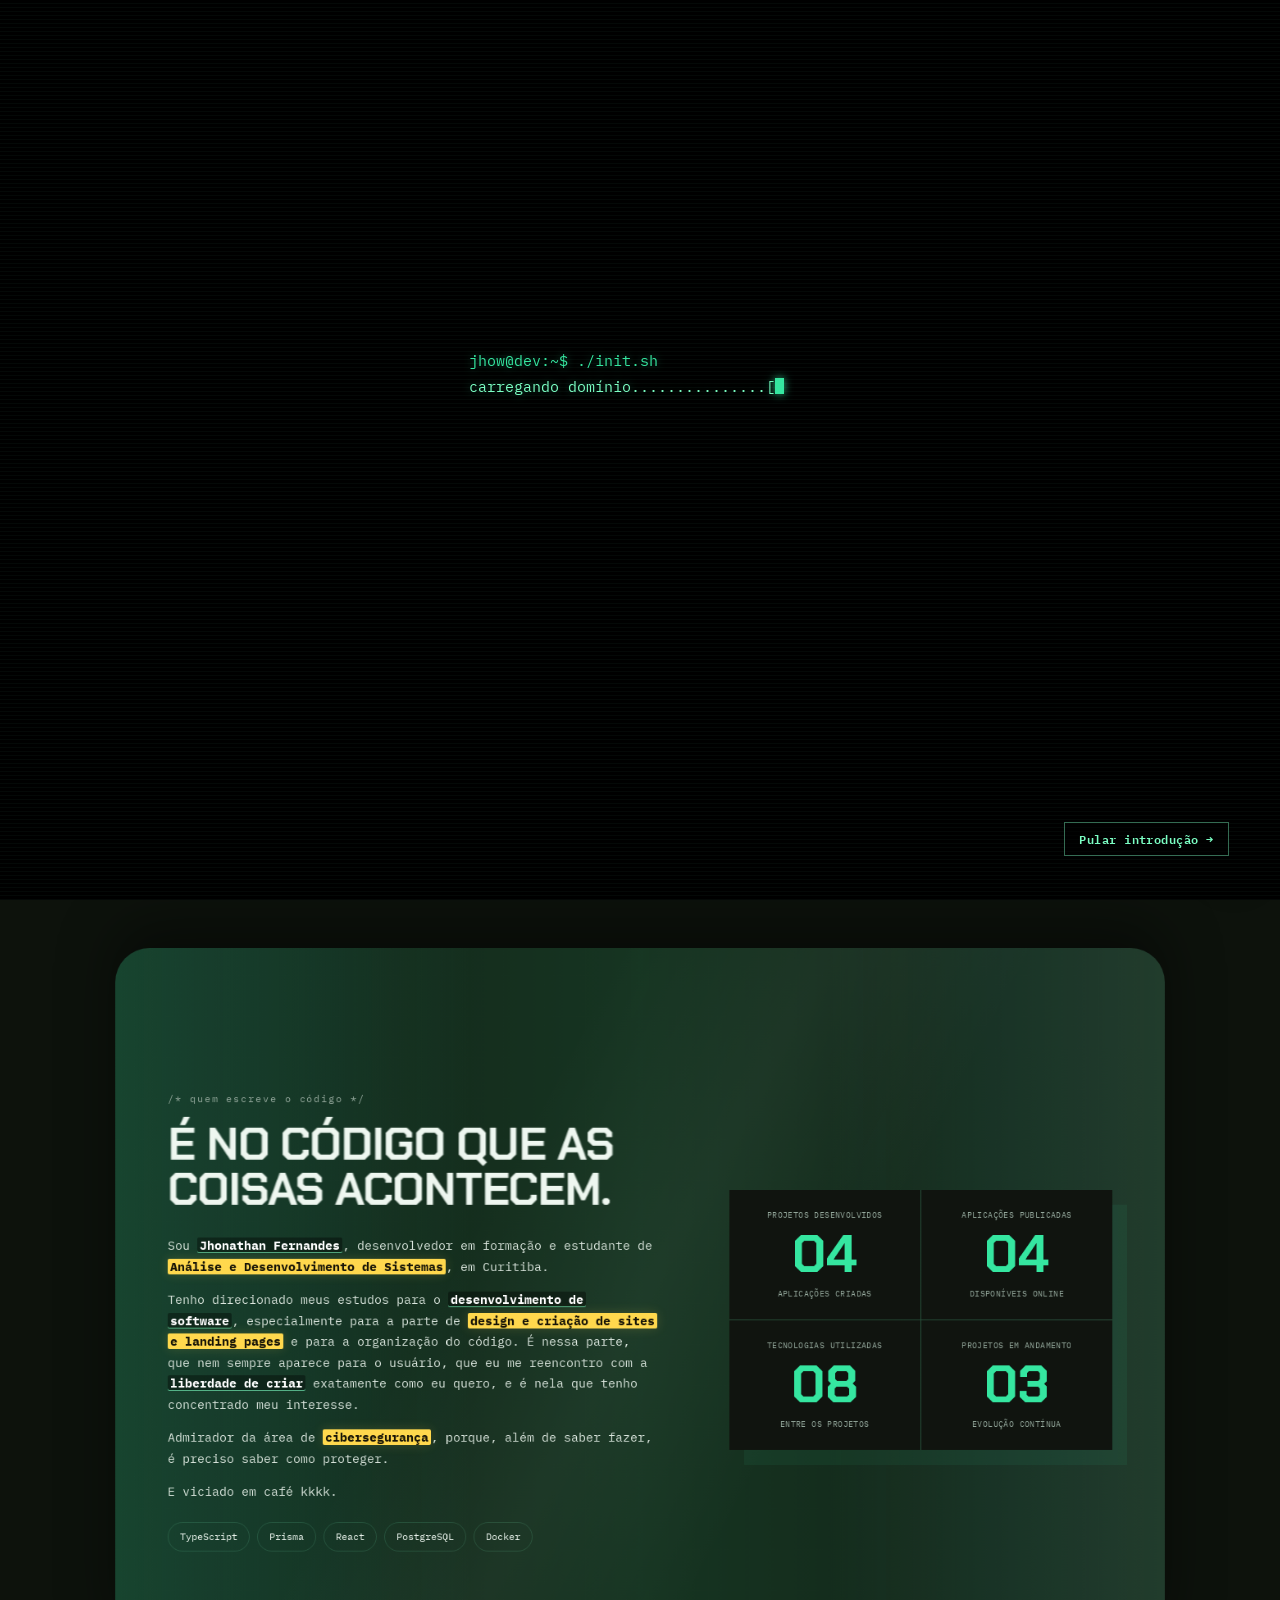
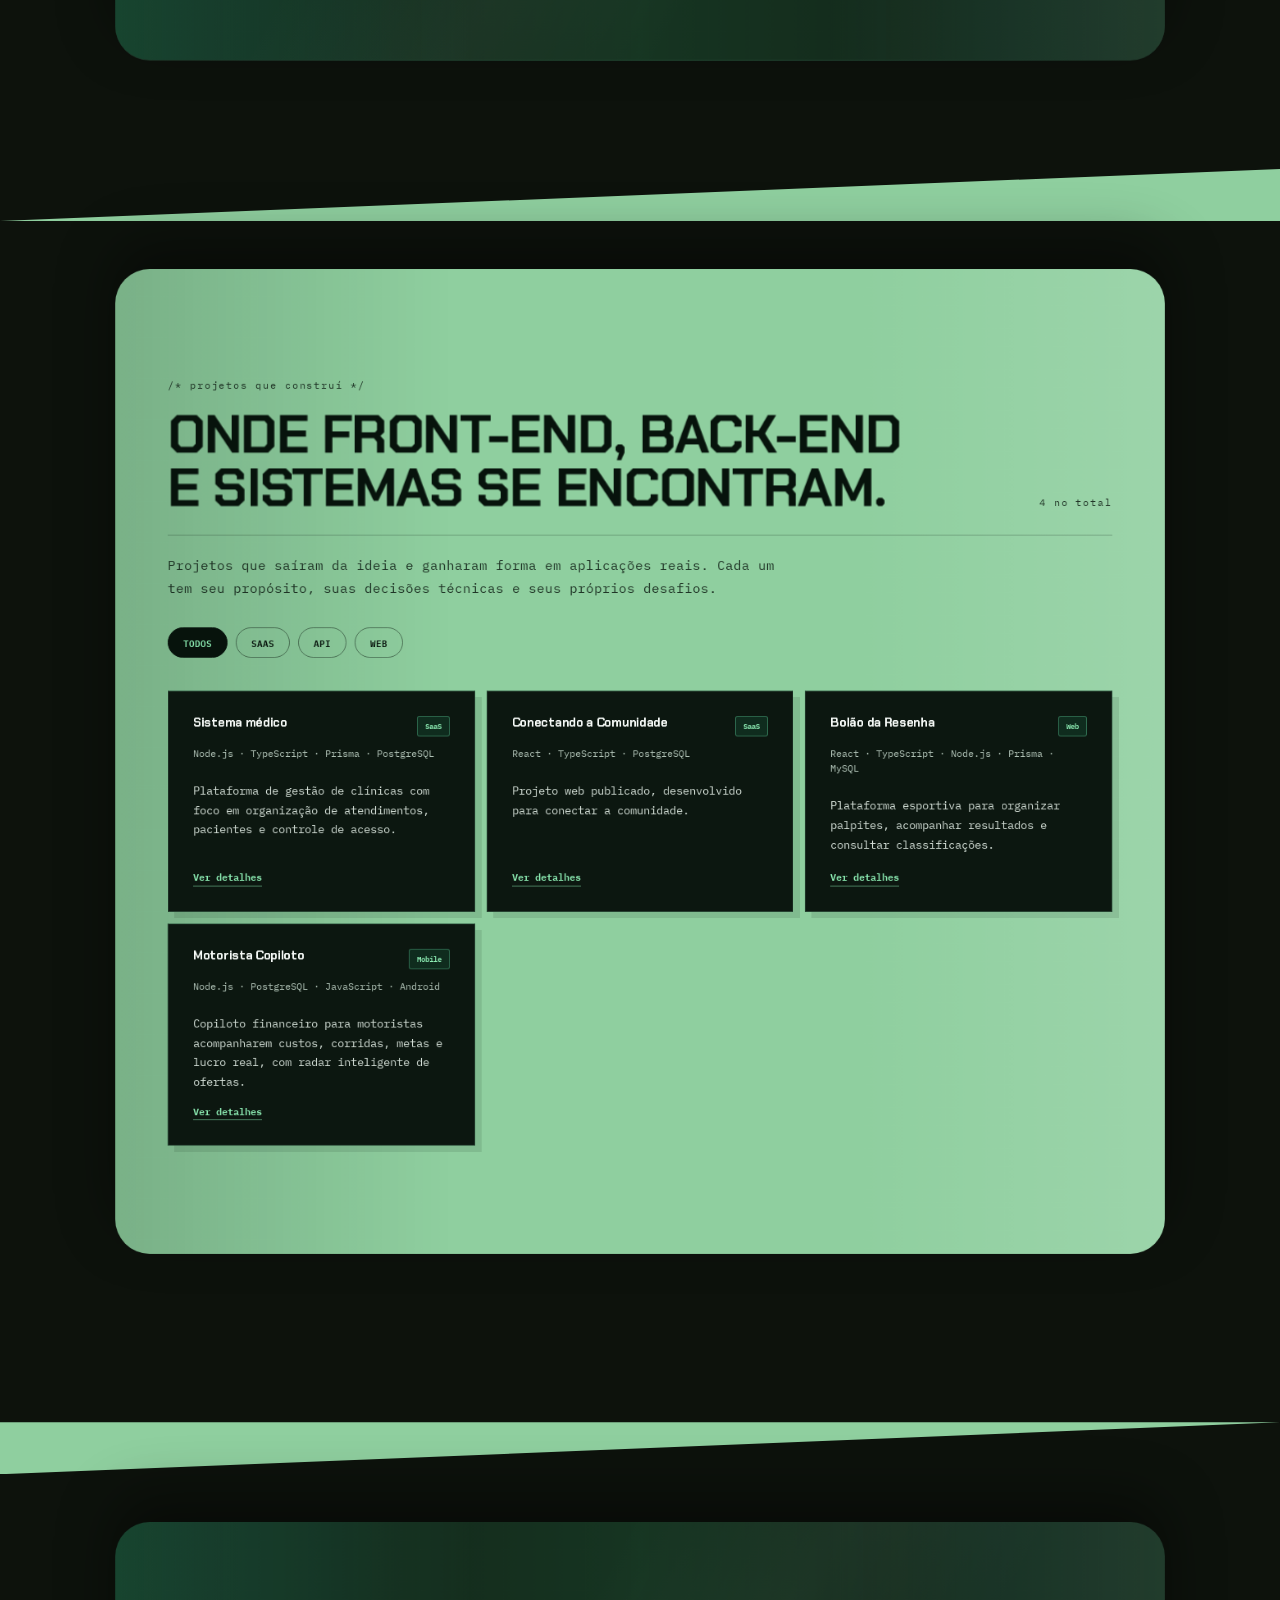
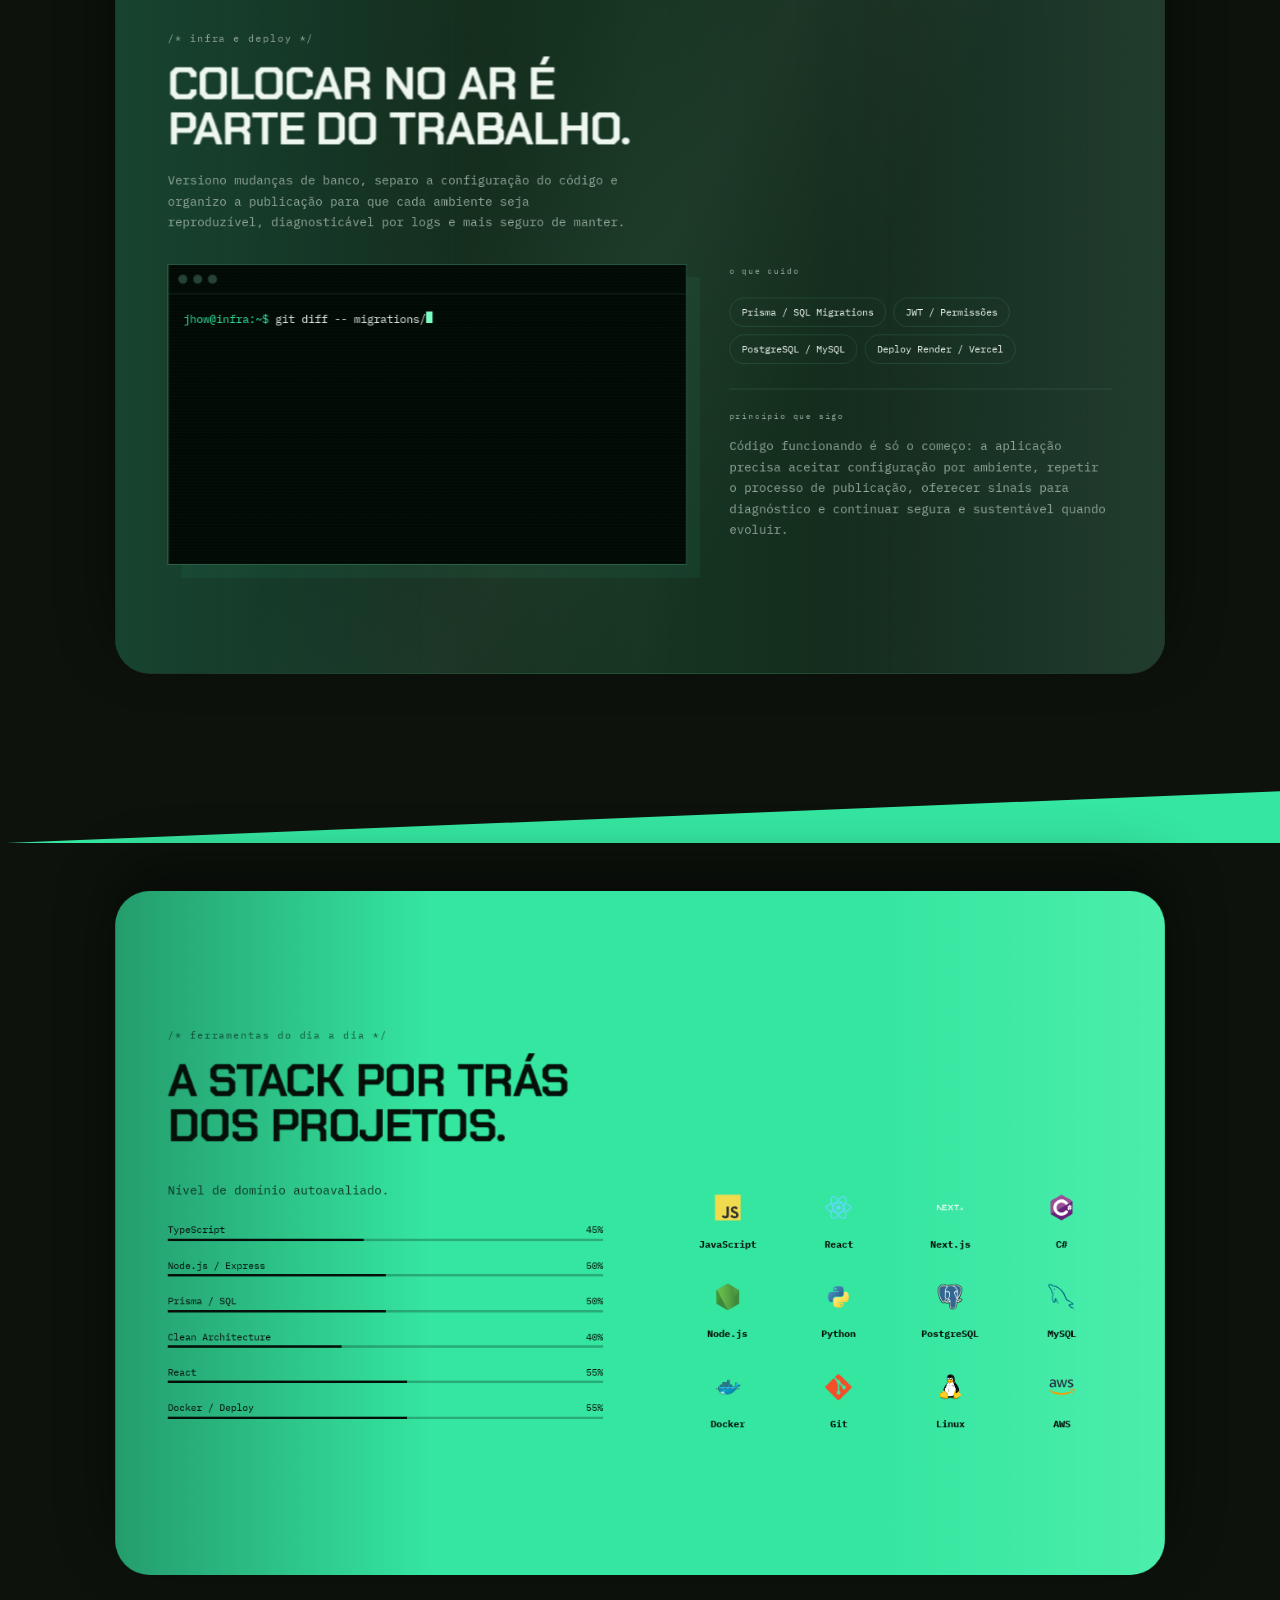
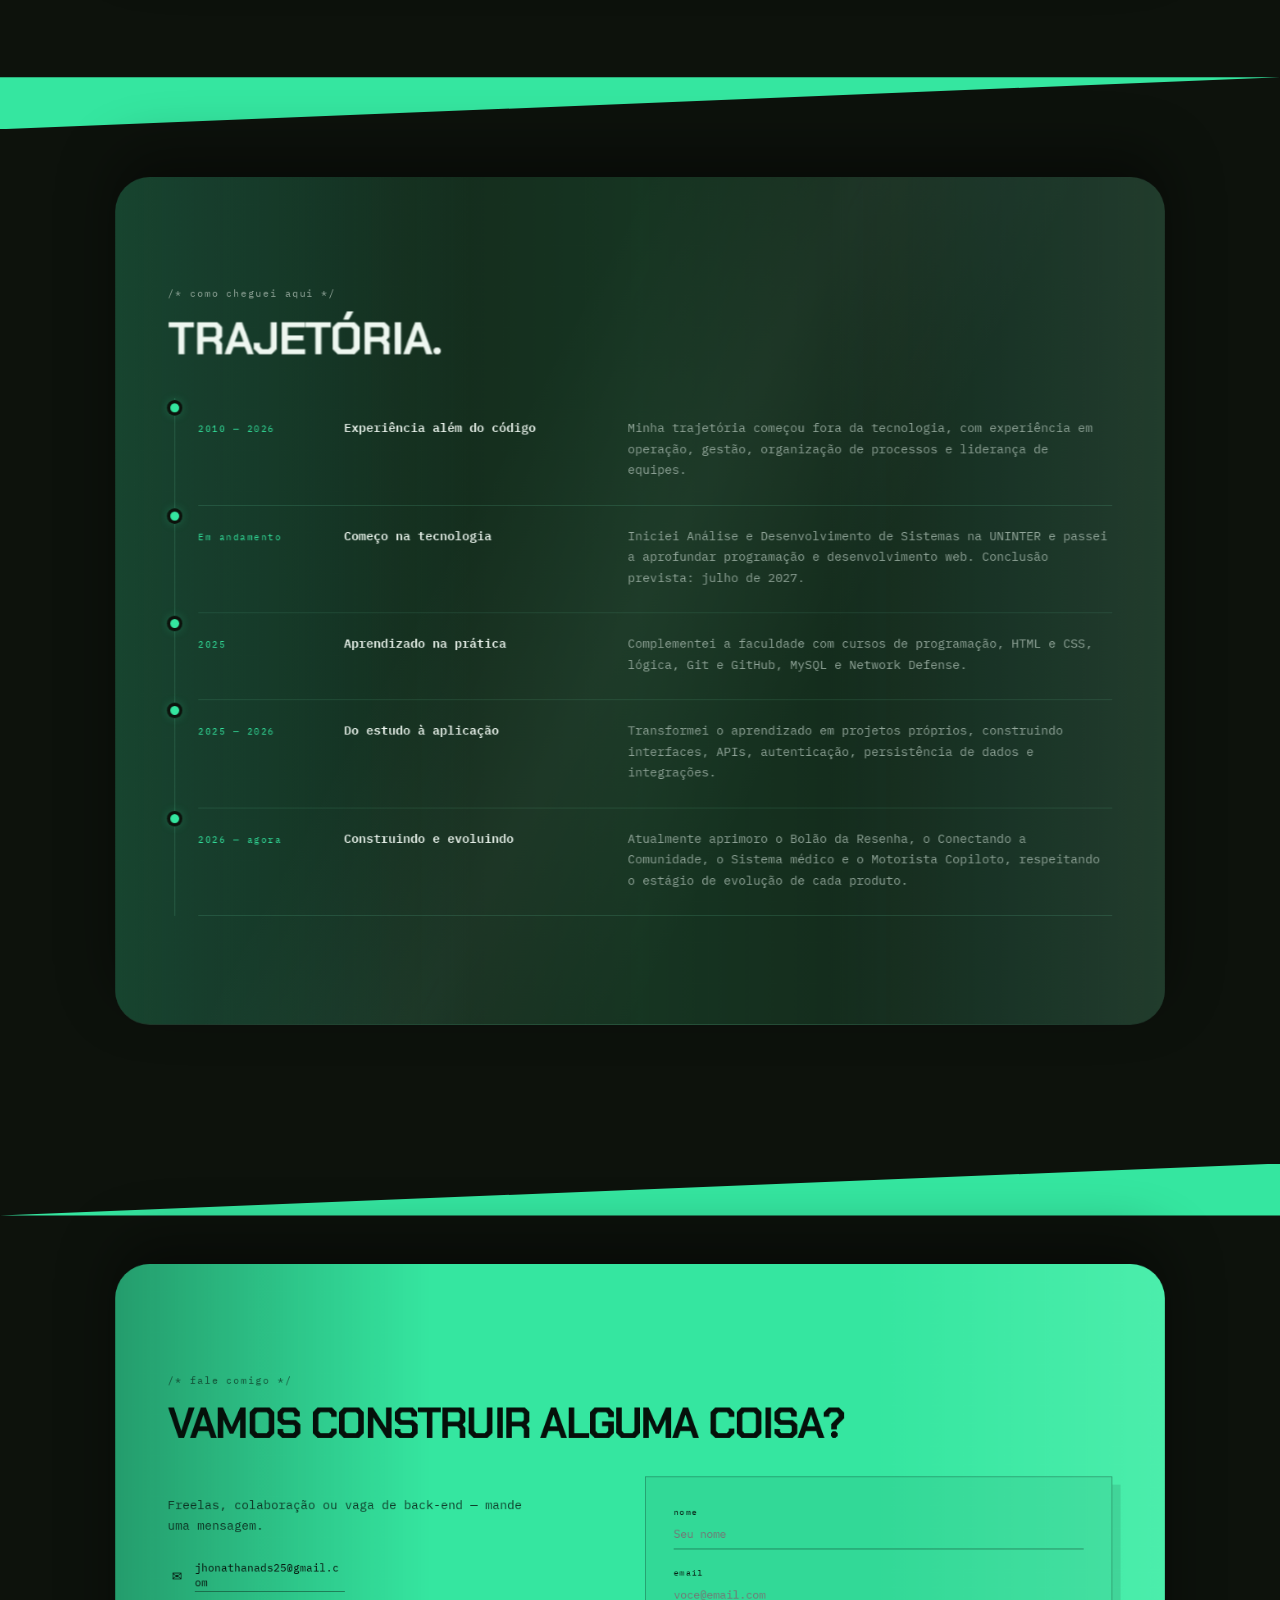
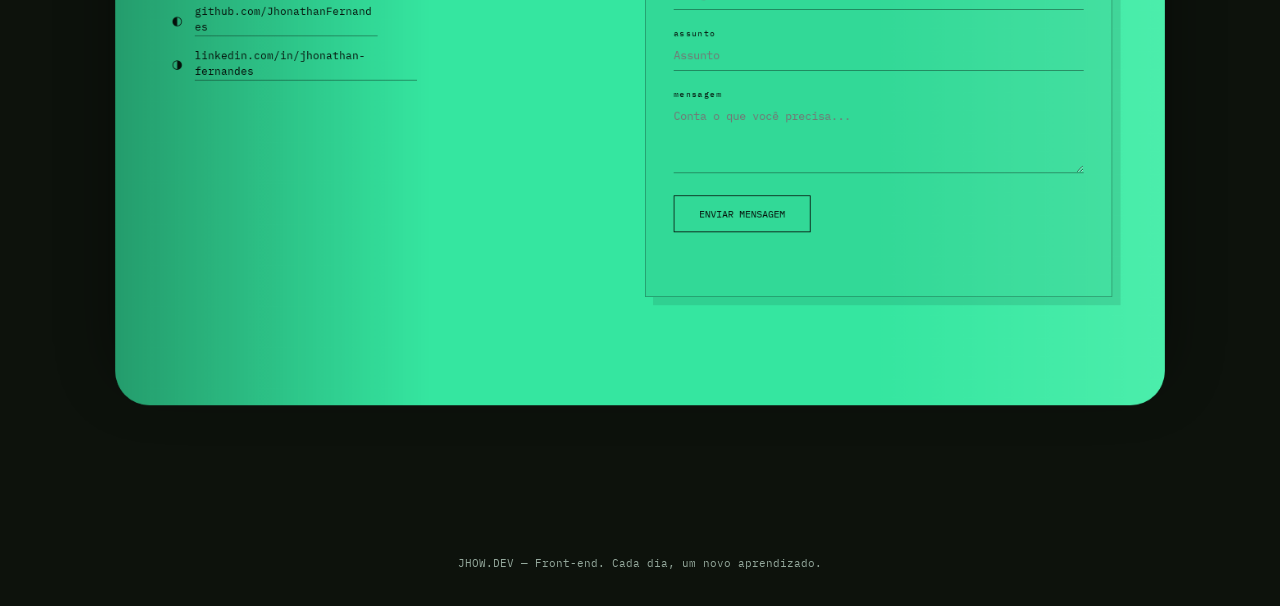
==== commit 1574e0ac: "Atualiza contato e indicadores do portfolio" ====
--- a/index.html
+++ b/index.html
@@ -17,7 +17,7 @@
       href="https://fonts.googleapis.com/css2?family=Chakra+Petch:wght@500;600;700&family=IBM+Plex+Mono:wght@400;500;600&display=swap"
       rel="stylesheet"
     />
-    <link rel="stylesheet" href="style.css?v=80" />
+    <link rel="stylesheet" href="style.css?v=82" />
     <noscript
       ><style>
         #boot {
@@ -132,24 +132,24 @@
           <div class="about-grid">
             <div class="stats reveal">
               <div class="stat">
-                <div class="k">PROJECTS_BUILT</div>
+                <div class="k">PROJETOS DESENVOLVIDOS</div>
                 <div class="v" data-count="4" data-pad="2">00</div>
-                <div class="l">APPLICATIONS DEVELOPED</div>
+                <div class="l">APLICAÇÕES CRIADAS</div>
               </div>
               <div class="stat">
-                <div class="k">LIVE_APPLICATIONS</div>
-                <div class="v" data-count="1" data-pad="2">00</div>
-                <div class="l">AVAILABLE ONLINE</div>
+                <div class="k">APLICAÇÕES PUBLICADAS</div>
+                <div class="v" data-count="4" data-pad="2">00</div>
+                <div class="l">DISPONÍVEIS ONLINE</div>
               </div>
               <div class="stat">
-                <div class="k">TECHNOLOGIES_USED</div>
+                <div class="k">TECNOLOGIAS UTILIZADAS</div>
                 <div class="v" data-count="8" data-pad="2">00</div>
-                <div class="l">ACROSS PROJECTS</div>
+                <div class="l">ENTRE OS PROJETOS</div>
               </div>
               <div class="stat">
-                <div class="k">ACTIVE_PROJECTS</div>
-                <div class="v" data-count="4" data-pad="2">00</div>
-                <div class="l">CONTINUOUS IMPROVEMENT</div>
+                <div class="k">PROJETOS EM ANDAMENTO</div>
+                <div class="v" data-count="3" data-pad="2">00</div>
+                <div class="l">EVOLUÇÃO CONTÍNUA</div>
               </div>
             </div>
             <div class="about-copy">
@@ -443,20 +443,38 @@
       <section class="sec band" id="contato">
         <div class="sec-in">
           <p class="kicker">/* fale comigo */</p>
-          <h2>Vamos construir<br />alguma coisa?</h2>
+          <h2>Vamos construir alguma coisa?</h2>
           <div class="contact-grid">
-            <div>
+            <div class="contact-copy">
               <p class="lead">
                 Freelas, colaboração ou vaga de back-end — mande uma mensagem.
               </p>
               <ul class="clist">
                 <li>
+                  <a href="mailto:jhonathanads25@gmail.com">
+                    <span class="contact-icon" aria-hidden="true">✉</span>
+                    <span>jhonathanads25@gmail.com</span>
+                  </a>
+                </li>
+                <li>
                   <a
-                    href="https://github.com/jhowads25"
+                    href="https://github.com/JhonathanFernandes"
                     target="_blank"
-                    rel="noopener"
-                    >github.com/jhowads25</a
+                    rel="noopener noreferrer"
                   >
+                    <span class="contact-icon" aria-hidden="true">◐</span>
+                    <span>github.com/JhonathanFernandes</span>
+                  </a>
+                </li>
+                <li>
+                  <a
+                    href="https://www.linkedin.com/in/jhonathan-fernandes"
+                    target="_blank"
+                    rel="noopener noreferrer"
+                  >
+                    <span class="contact-icon" aria-hidden="true">◑</span>
+                    <span>linkedin.com/in/jhonathan-fernandes</span>
+                  </a>
                 </li>
               </ul>
             </div>
@@ -473,6 +491,10 @@
                   type="email"
                   placeholder="voce@email.com"
                 />
+              </div>
+              <div class="field">
+                <label for="f-sub">assunto</label
+                ><input id="f-sub" required placeholder="Assunto" />
               </div>
               <div class="field">
                 <label for="f-msg">mensagem</label
@@ -507,6 +529,6 @@
         <div class="cmdk-output" id="cmdkOutput" aria-live="polite"></div>
       </div>
     </div>
-    <script src="script.js?v=53"></script>
+    <script src="script.js?v=55"></script>
   </body>
 </html>
--- a/style.css
+++ b/style.css
@@ -666,7 +666,12 @@
 }
 .stat .k,
 .stat .l {
-  font-size: 9px;
+  max-width: 100%;
+  font-size: clamp(8px, 0.8vw, 10px);
+  line-height: 1.4;
+  letter-spacing: 0.04em;
+  text-align: center;
+  overflow-wrap: anywhere;
   color: var(--dim);
   text-transform: uppercase;
 }
@@ -920,15 +925,44 @@
   color: var(--ink) !important;
 }
 .contact-grid {
-  grid-template-columns: 0.85fr 1.15fr;
+  grid-template-columns: minmax(0, 0.9fr) minmax(0, 1.1fr);
+  align-items: start;
+}
+#contato h2 {
+  max-width: none;
+  font-size: clamp(38px, 4vw, 54px);
+  letter-spacing: -0.035em;
+}
+@media (min-width: 981px) {
+  #contato h2 {
+    white-space: nowrap;
+  }
 }
 .clist {
+  display: grid;
+  gap: 15px;
   list-style: none;
+  margin: 30px 0 0;
   padding: 0;
 }
 .clist a {
+  display: inline-flex;
+  align-items: center;
+  gap: 11px;
+  max-width: 100%;
+  font-size: 13px;
+  line-height: 1.45;
   text-decoration: none;
-  border-bottom: 1px solid;
+  overflow-wrap: anywhere;
+}
+.clist a span:last-child {
+  border-bottom: 1px solid rgba(5, 16, 10, 0.46);
+}
+.contact-icon {
+  flex: 0 0 22px;
+  color: var(--bandink);
+  font-size: 15px;
+  text-align: center;
 }
 .field {
   margin-bottom: 20px;
@@ -1380,8 +1414,7 @@
 .about-copy h2,
 #arquitetura h2,
 #stack h2,
-#trajetoria h2,
-#contato h2 {
+#trajetoria h2 {
   max-width: 780px;
 }
 .stats {
@@ -1568,10 +1601,10 @@
   gap: clamp(52px, 9vw, 120px);
 }
 #contactForm {
-  padding: 30px;
-  border: 1px solid rgba(5, 16, 10, 0.3);
-  background: rgba(238, 247, 240, 0.08);
-  box-shadow: 12px 12px 0 rgba(5, 16, 10, 0.1);
+  padding: clamp(24px, 3vw, 34px);
+  border: 1px solid rgba(5, 16, 10, 0.32);
+  background: rgba(5, 16, 10, 0.055);
+  box-shadow: 10px 10px 0 rgba(5, 16, 10, 0.1);
 }
 @media (max-width: 980px) {
   .tl-item { grid-template-columns: 1fr; gap: 8px; }
@@ -1579,6 +1612,10 @@
 @media (max-width: 680px) {
   .stats { box-shadow: 8px 8px 0 rgba(53, 230, 160, 0.06); }
   #contactForm { padding: 22px; }
+  #contato h2 {
+    font-size: clamp(32px, 11vw, 46px);
+    letter-spacing: -0.025em;
+  }
 }
 
 /* Interações inspiradas no painel de desenvolvimento. */
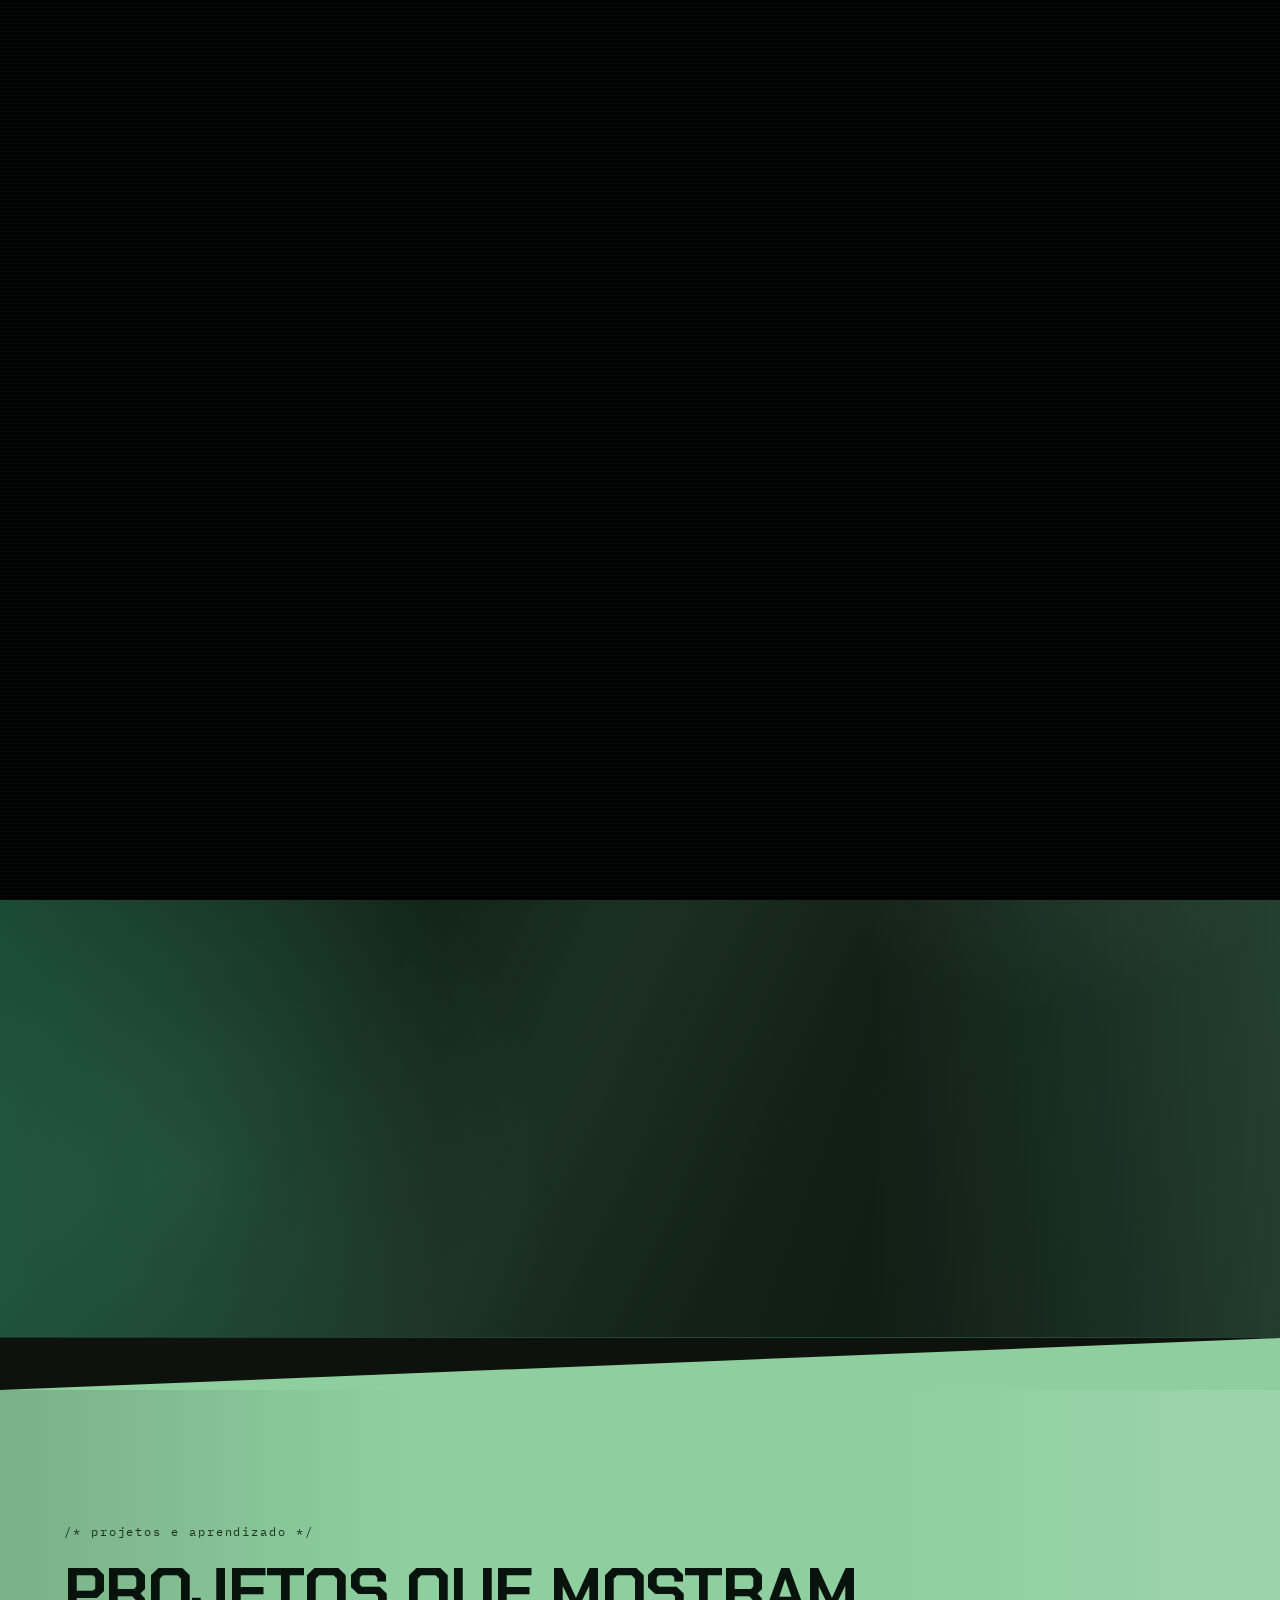
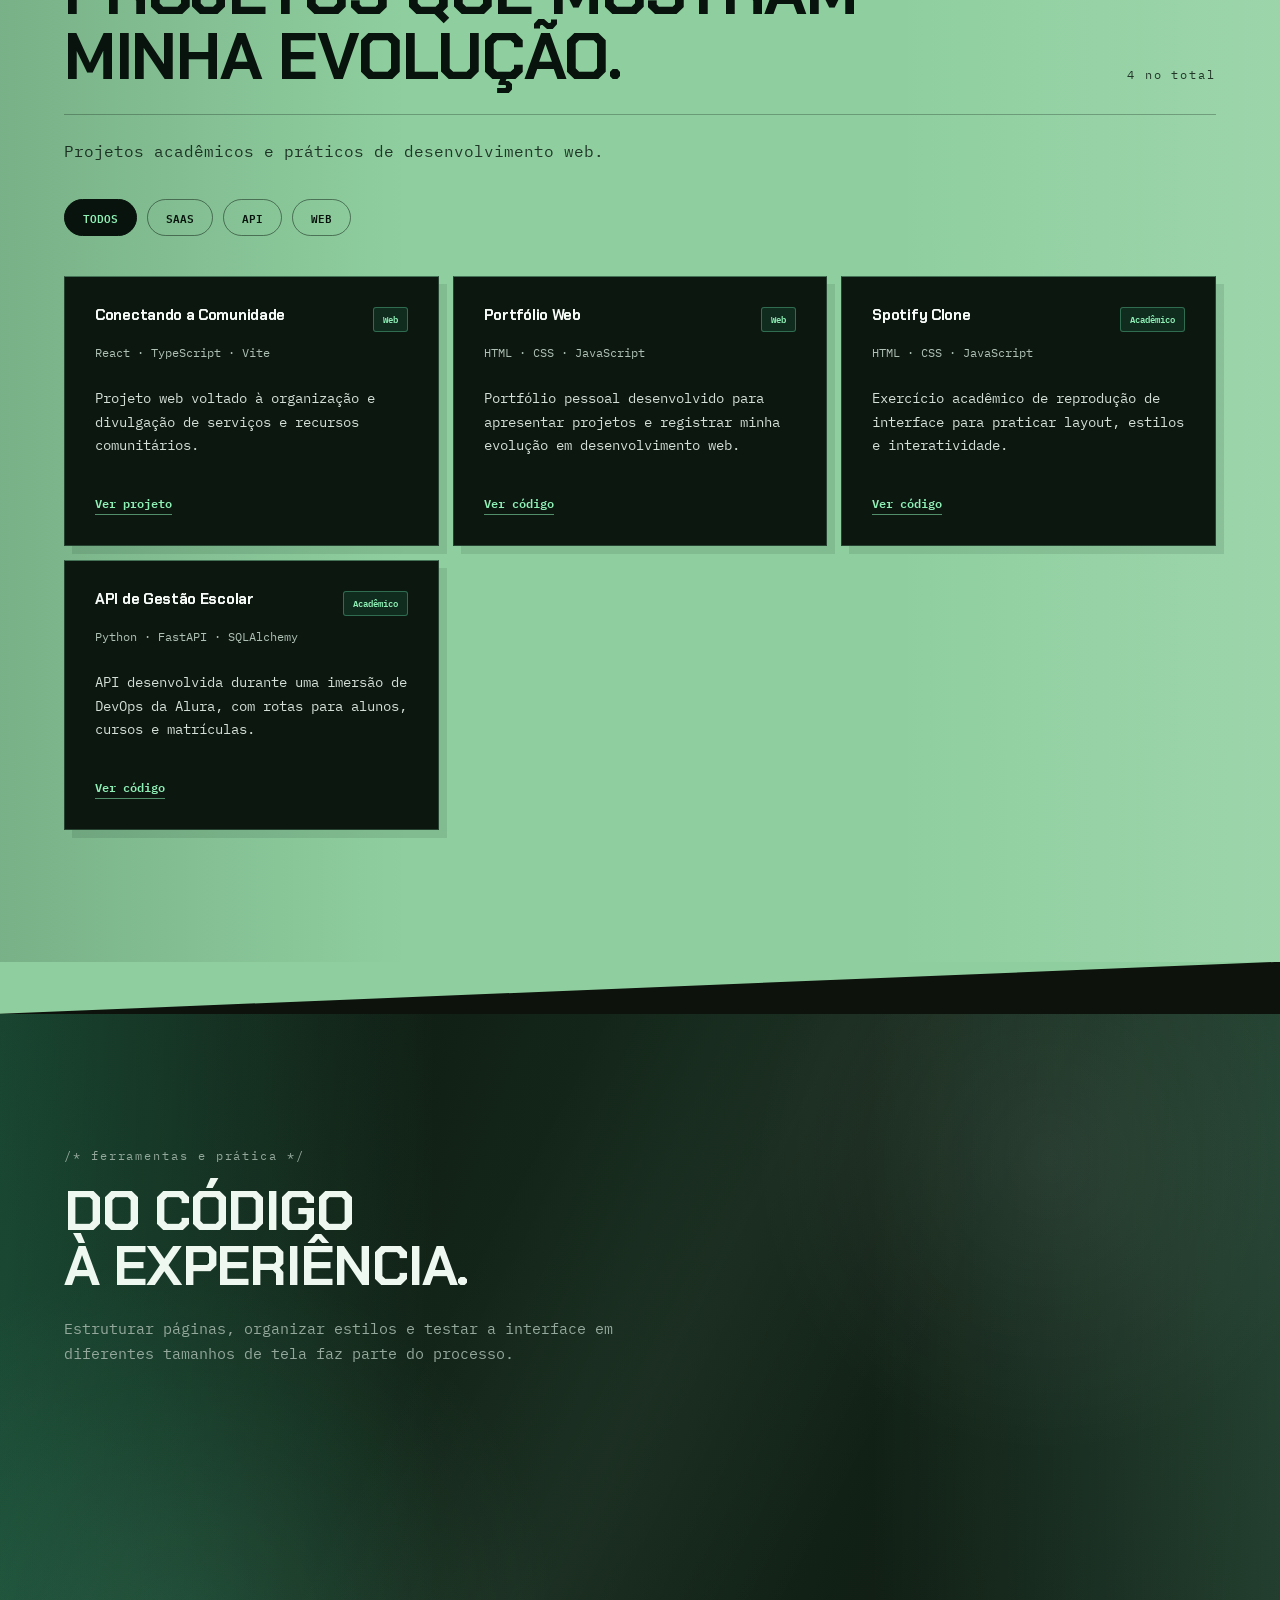
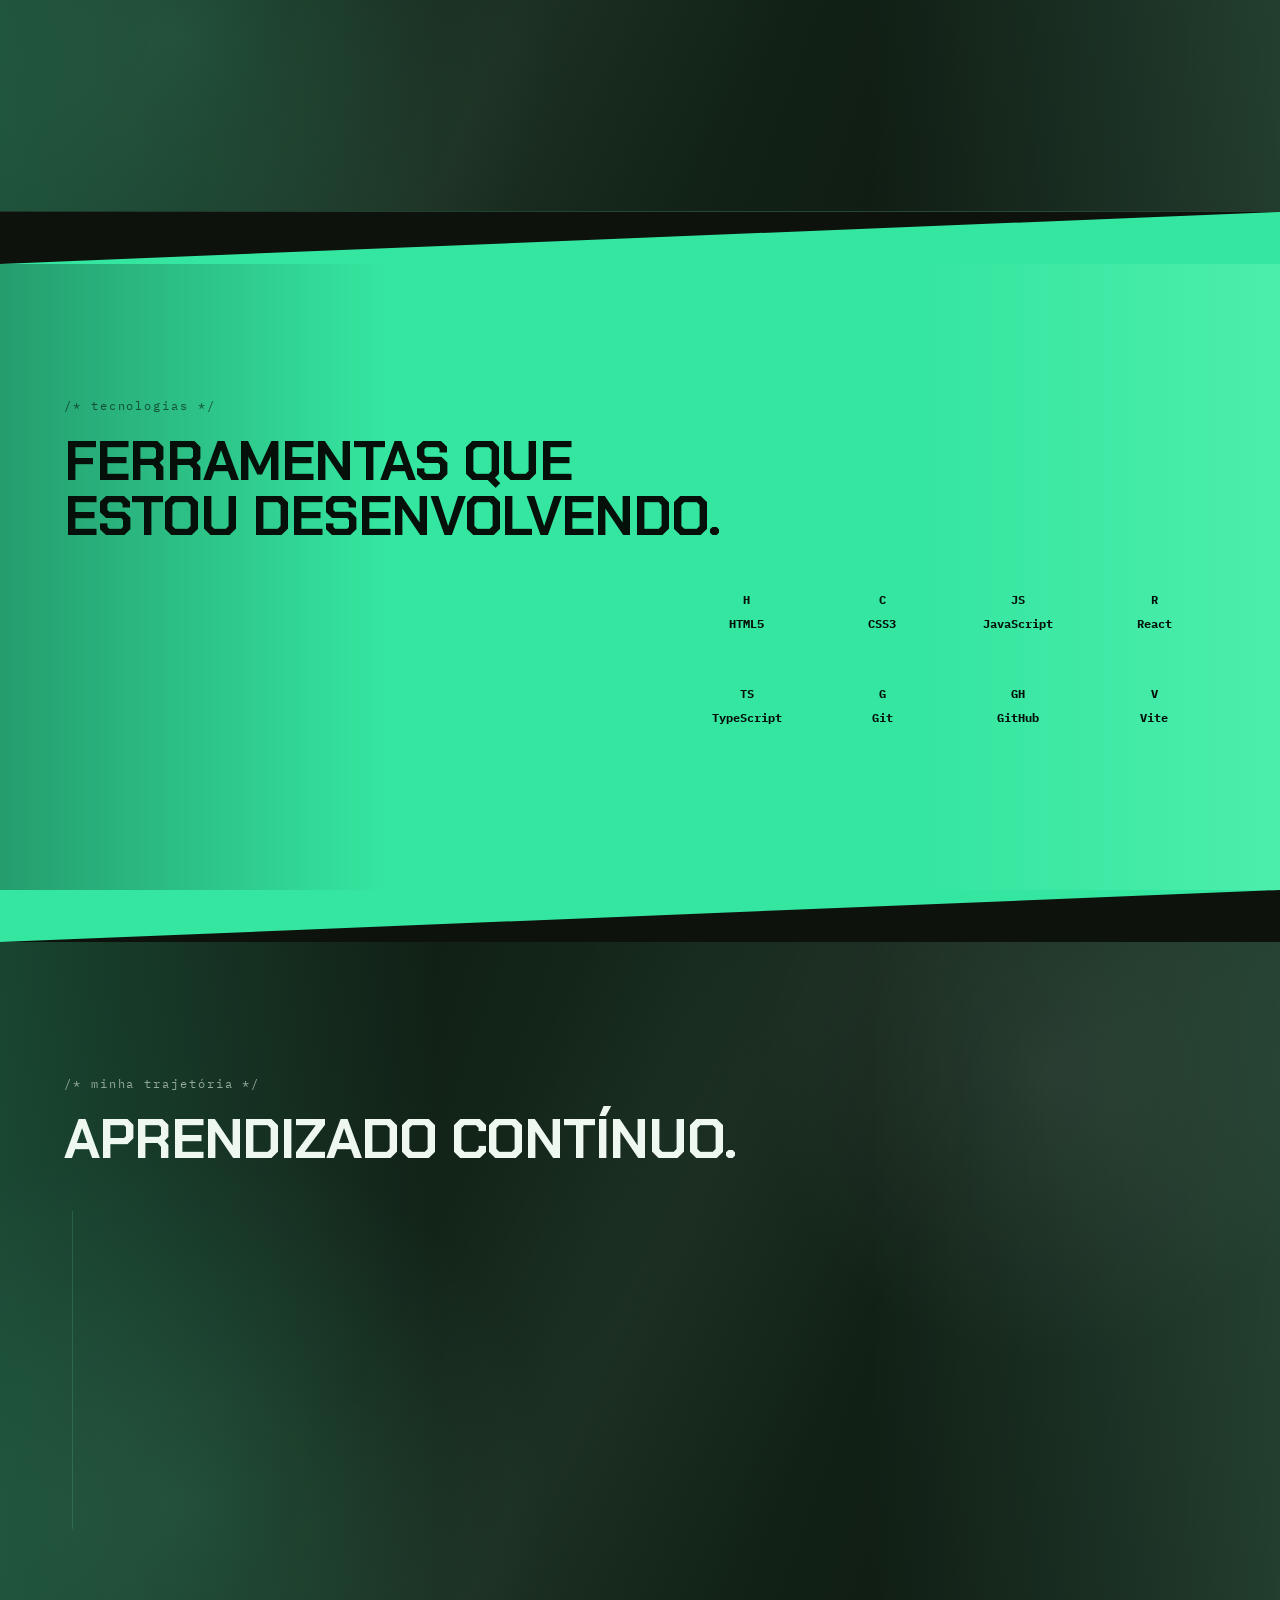
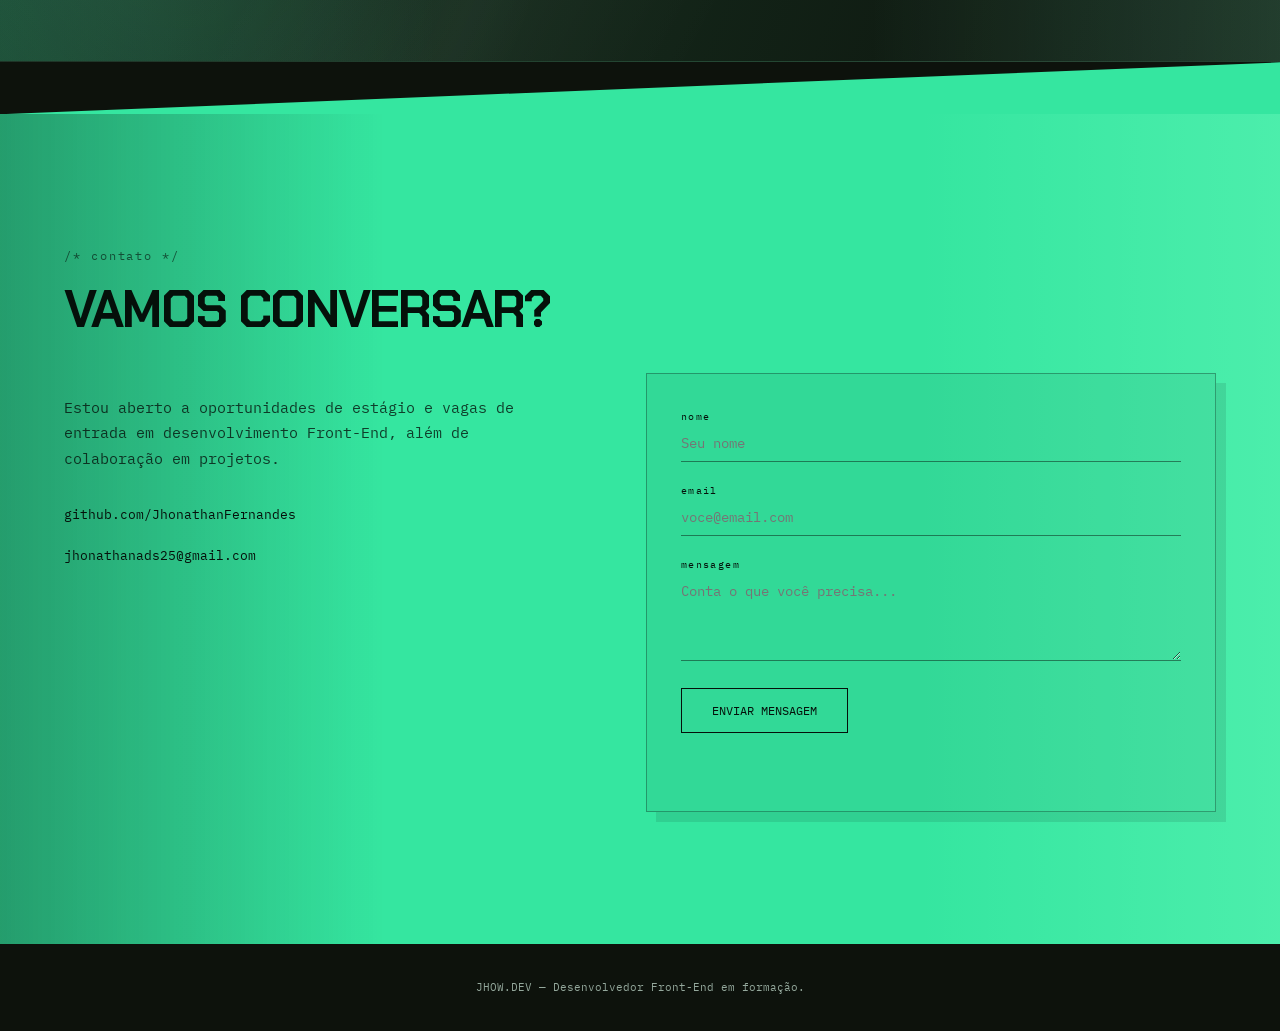
==== commit df002290: "fix: update portfolio page title and metadata" ====
--- a/index.html
+++ b/index.html
@@ -8,16 +8,16 @@
     />
     <meta
       name="description"
-      content="Portfólio de Jhonathan Fernandes — backend, APIs e sistemas."
+      content="Portfólio de Jhonathan Fernandes — desenvolvedor Front-End em formação, com projetos em HTML, CSS, JavaScript e React."
     />
-    <title>JHOW.DEV — Backend & Sistemas</title>
+    <title>JHOW.DEV — Front-End Developer</title>
     <link rel="preconnect" href="https://fonts.googleapis.com" />
     <link rel="preconnect" href="https://fonts.gstatic.com" crossorigin />
     <link
       href="https://fonts.googleapis.com/css2?family=Chakra+Petch:wght@500;600;700&family=IBM+Plex+Mono:wght@400;500;600&display=swap"
       rel="stylesheet"
     />
-    <link rel="stylesheet" href="style.css?v=82" />
+    <link rel="stylesheet" href="style.css?v=24" />
     <noscript
       ><style>
         #boot {
@@ -31,14 +31,10 @@
     >
   </head>
   <body>
-    <div id="boot" aria-label="Introdução do portfólio">
+    <div id="boot" aria-hidden="true">
       <div id="bootGlitch"><div id="bootLines"></div></div>
-      <button id="skipIntro" class="skip-intro" type="button">
-        Pular introdução <span aria-hidden="true">→</span>
-      </button>
     </div>
     <canvas id="dust" aria-hidden="true"></canvas>
-    <div id="scrollProgress" class="scroll-progress" aria-hidden="true"></div>
     <header class="nav">
       <div class="nav-in">
         <a href="#hero" class="brand">JHOW<span>.DEV</span></a>
@@ -61,14 +57,9 @@
             aria-controls="navLinks"
           >
             ≡</button
-          ><button class="icon-btn" id="themeBtn" aria-label="Mudar para tema claro" title="Tema claro">
-            ☀</button
-          ><button
-            class="status language-toggle"
-            id="langBtn"
-            type="button"
-            aria-label="Mudar idioma para inglês"
-          >EN</button>
+          ><button class="icon-btn" id="themeBtn" aria-label="Alternar tema">
+            ◐</button
+          ><span class="status"><span class="dot"></span>disponível</span>
         </div>
       </div>
     </header>
@@ -77,33 +68,26 @@
         <div class="hero-frame hero-grid">
           <div class="hero-copy">
             <p class="hero-tag hero-reveal" style="--intro-order: 0">
-              HTML · CSS · JAVASCRIPT · TYPESCRIPT · REACT
+              FRONT-END · DESENVOLVIMENTO WEB
             </p>
             <h1
               id="heroTitle"
-              data-text="DEVELOPER FULL&#10;STACK&#10;&amp; CYBER"
+              data-text="FRONT-END&#10;DEVELOPER"
             >
-              <span class="hero-line" style="--intro-order: 1"
+              <span class="hero-line hero-reveal" style="--intro-order: 1"
                 >FRONT-END</span
-              ><span class="hero-line" style="--intro-order: 2"
-                ></span
-              ><span class="hero-line hl" style="--intro-order: 3"
-                > DEVELOPER</span
+              ><span class="hero-line hero-reveal hl" style="--intro-order: 2"
+                >DEVELOPER</span
               >
             </h1>
             <p class="hero-sub hero-reveal" style="--intro-order: 4">
-              Interfaces, APIs e Bibliotecas.<br /><br />
-              Projetadas entre estágios, faculdades, cursos e a curiosidade pelo
-              mundo cyber.
+              Desenvolvedor Front-End em formação, criando interfaces web com
+              HTML, CSS, JavaScript e React e evoluindo por meio de projetos
+              práticos.
             </p>
             <div class="btn-row hero-reveal" style="--intro-order: 5">
               <a class="btn btn-solid" href="#projetos">Ver projetos</a
-              ><a
-                class="btn btn-ghost"
-                href="assets/Curriculo_Jhonathan_Fernandes_tech.pdf"
-                target="_blank"
-                rel="noopener"
-              > &gt;_ ABRIR CURRÍCULO</a>
+              ><a class="btn btn-ghost" href="#contato">Falar comigo</a>
             </div>
           </div>
           <div class="hero-image-area">
@@ -113,13 +97,11 @@
               muted
               loop
               playsinline
-              preload="auto"
-              disablepictureinpicture
               poster="assets/Jhow-hero.png"
               aria-label="Avatar animado de Jhonathan"
             >
               <source
-                src="assets/jhow-teste-transparent.webm?v=9"
+                src="assets/jhow-teste-transparent.webm?v=8"
                 type="video/webm"
               />
               <img src="assets/Jhow-hero.png" alt="Avatar de Jhonathan" />
@@ -132,55 +114,51 @@
           <div class="about-grid">
             <div class="stats reveal">
               <div class="stat">
-                <div class="k">PROJETOS DESENVOLVIDOS</div>
-                <div class="v" data-count="4" data-pad="2">00</div>
-                <div class="l">APLICAÇÕES CRIADAS</div>
+                <div class="k">tenants_isolados</div>
+                <div class="v" data-count="1">0</div>
+                <div class="l">multi-tenant</div>
               </div>
               <div class="stat">
-                <div class="k">APLICAÇÕES PUBLICADAS</div>
-                <div class="v" data-count="4" data-pad="2">00</div>
-                <div class="l">DISPONÍVEIS ONLINE</div>
+                <div class="k">projetos_em_produção</div>
+                <div class="v" data-count="2">0</div>
+                <div class="l">rodando de verdade</div>
               </div>
               <div class="stat">
-                <div class="k">TECNOLOGIAS UTILIZADAS</div>
-                <div class="v" data-count="8" data-pad="2">00</div>
-                <div class="l">ENTRE OS PROJETOS</div>
+                <div class="k">camadas_do_domínio</div>
+                <div class="v" data-count="4">0</div>
+                <div class="l">clean architecture</div>
               </div>
               <div class="stat">
-                <div class="k">PROJETOS EM ANDAMENTO</div>
-                <div class="v" data-count="3" data-pad="2">00</div>
-                <div class="l">EVOLUÇÃO CONTÍNUA</div>
+                <div class="k">migrations_rodadas</div>
+                <div class="v" data-count="60" data-suffix="+">0</div>
+                <div class="l">prisma migrate</div>
               </div>
             </div>
             <div class="about-copy">
               <p class="kicker">/* quem escreve o código */</p>
-              <h2>É no código que as coisas acontecem.</h2>
+              <h2>Interfaces claras.<br />Experiências úteis.</h2>
               <div class="reveal">
                 <p>
-                  Sou <strong>Jhonathan Fernandes</strong>, desenvolvedor em
-                  formação e estudante de
-                  <em>Análise e Desenvolvimento de Sistemas</em>, em Curitiba.
+                  Sou <strong>Jhonathan</strong>, estudante de
+                  <em>Análise e Desenvolvimento de Sistemas</em> na UNINTER,
+                  em transição de carreira para tecnologia.
                 </p>
                 <p>
-                  Tenho direcionado meus estudos para o
-                  <strong>desenvolvimento de software</strong>, especialmente
-                  para a parte de <em>design e criação de sites e landing pages</em>
-                  e para a organização do código. É nessa parte, que nem sempre
-                  aparece para o usuário, que eu me reencontro com a
-                  <strong>liberdade de criar</strong> exatamente como eu quero, e
-                  é nela que tenho concentrado meu interesse.
+                  Tenho desenvolvido projetos web para praticar estruturação
+                  de páginas, responsividade e interatividade, buscando
+                  construir interfaces acessíveis e fáceis de utilizar.
                 </p>
                 <p>
-                  Admirador da área de <em>cibersegurança</em>, porque, além de
-                  saber fazer, é preciso saber como proteger.
+                  Estou aprofundando meus conhecimentos em desenvolvimento
+                  Front-End por meio de estudo contínuo e projetos práticos.
                 </p>
-                <p>E viciado em café kkkk.</p>
                 <div class="chips">
-                  <span class="chip">TypeScript</span
-                  ><span class="chip">Prisma</span
+                  <span class="chip">HTML</span
+                  ><span class="chip">CSS</span
+                  ><span class="chip">JavaScript</span
                   ><span class="chip">React</span
-                  ><span class="chip">PostgreSQL</span
-                  ><span class="chip">Docker</span>
+                  ><span class="chip">TypeScript</span
+                  ><span class="chip">Git</span>
                 </div>
               </div>
             </div>
@@ -190,18 +168,15 @@
       <div class="wedge wedge-in"></div>
       <section class="sec band" id="projetos">
         <div class="sec-in">
-          <div class="head-row reveal">
+          <div class="head-row">
             <div>
-              <p class="kicker">/* projetos que construí */</p>
-              <h2>Onde front-end, back-end<br />e sistemas se encontram.</h2>
+              <p class="kicker">/* projetos e aprendizado */</p>
+              <h2>Projetos que mostram<br />minha evolução.</h2>
             </div>
             <span class="kicker" id="projCount">4 no total</span>
           </div>
-          <p class="lead reveal">
-            Projetos que saíram da ideia e ganharam forma em aplicações reais.
-            Cada um tem seu propósito, suas decisões técnicas e seus próprios desafios.
-          </p>
-          <div class="filters reveal">
+          <p class="lead">Projetos acadêmicos e práticos de desenvolvimento web.</p>
+          <div class="filters">
             <button class="fchip on" data-f="todos" aria-pressed="true">
               Todos</button
             ><button class="fchip" data-f="saas" aria-pressed="false">
@@ -212,80 +187,53 @@
             </button>
           </div>
           <div class="proj-grid">
-            <article
-              class="proj tilt reveal"
-              data-tag="saas api"
-              data-href="projeto.html?id=sistema-medico"
-              tabindex="0"
-              role="link"
-              aria-label="Ver detalhes do projeto Sistema médico"
-            >
-              <div class="p-top">
-                <h3>Sistema médico</h3>
-                <span class="p-tag">SaaS</span>
-              </div>
-              <p class="p-stack">Node.js · TypeScript · Prisma · PostgreSQL</p>
-              <p class="p-desc">
-                Plataforma de gestão de clínicas com foco em organização de
-                atendimentos, pacientes e controle de acesso.
-              </p>
-              <a class="p-link" href="projeto.html?id=sistema-medico">Ver detalhes</a>
-            </article>
-            <article
-              class="proj tilt reveal"
-              data-tag="saas web"
-              data-href="projeto.html?id=conectando-a-comunidade"
-              tabindex="0"
-              role="link"
-              aria-label="Ver detalhes do projeto Conectando a Comunidade"
-            >
+            <article class="proj tilt" data-tag="saas">
               <div class="p-top">
                 <h3>Conectando a Comunidade</h3>
-                <span class="p-tag">SaaS</span>
-              </div>
-              <p class="p-stack">React · TypeScript · PostgreSQL</p>
+                <span class="p-tag">Web</span>
+              </div>
+              <p class="p-stack">React · TypeScript · Vite</p>
               <p class="p-desc">
-                Projeto web publicado, desenvolvido para conectar a comunidade.
-              </p>
-              <a class="p-link" href="projeto.html?id=conectando-a-comunidade">Ver detalhes</a>
+                Projeto web voltado à organização e divulgação de serviços e
+                recursos comunitários.
+              </p>
+              <a class="p-link" href="https://conectando-a-comunidade.vercel.app/" target="_blank" rel="noopener">Ver projeto</a>
             </article>
-            <article
-              class="proj tilt reveal"
-              data-tag="web"
-              data-href="projeto.html?id=bolao-da-resenha"
-              tabindex="0"
-              role="link"
-              aria-label="Ver detalhes do projeto Bolão da Resenha"
-            >
+            <article class="proj tilt" data-tag="web">
               <div class="p-top">
-                <h3>Bolão da Resenha</h3>
+                <h3>Portfólio Web</h3>
                 <span class="p-tag">Web</span>
               </div>
-              <p class="p-stack">React · TypeScript · Node.js · Prisma · MySQL</p>
+              <p class="p-stack">HTML · CSS · JavaScript</p>
               <p class="p-desc">
-                Plataforma esportiva para organizar palpites, acompanhar
-                resultados e consultar classificações.
-              </p>
-              <a class="p-link" href="projeto.html?id=bolao-da-resenha">Ver detalhes</a>
+                Portfólio pessoal desenvolvido para apresentar projetos e
+                registrar minha evolução em desenvolvimento web.
+              </p>
+              <a class="p-link" href="https://github.com/JhonathanFernandes/portfolio-jhow" target="_blank" rel="noopener">Ver código</a>
             </article>
-            <article
-              class="proj tilt reveal"
-              data-tag="mobile"
-              data-href="projeto.html?id=motorista-mobile"
-              tabindex="0"
-              role="link"
-              aria-label="Ver detalhes do projeto Motorista Copiloto"
-            >
+            <article class="proj tilt" data-tag="web">
               <div class="p-top">
-                <h3>Motorista Copiloto</h3>
-                <span class="p-tag">Mobile</span>
-              </div>
-              <p class="p-stack">Node.js · PostgreSQL · JavaScript · Android</p>
+                <h3>Spotify Clone</h3>
+                <span class="p-tag">Acadêmico</span>
+              </div>
+              <p class="p-stack">HTML · CSS · JavaScript</p>
               <p class="p-desc">
-                Copiloto financeiro para motoristas acompanharem custos,
-                corridas, metas e lucro real, com radar inteligente de ofertas.
-              </p>
-              <a class="p-link" href="projeto.html?id=motorista-mobile">Ver detalhes</a>
+                Exercício acadêmico de reprodução de interface para praticar
+                layout, estilos e interatividade.
+              </p>
+              <a class="p-link" href="https://github.com/JhonathanFernandes/Clone-Spotify" target="_blank" rel="noopener">Ver código</a>
+            </article>
+            <article class="proj tilt" data-tag="api">
+              <div class="p-top">
+                <h3>API de Gestão Escolar</h3>
+                <span class="p-tag">Acadêmico</span>
+              </div>
+              <p class="p-stack">Python · FastAPI · SQLAlchemy</p>
+              <p class="p-desc">
+                API desenvolvida durante uma imersão de DevOps da Alura, com
+                rotas para alunos, cursos e matrículas.
+              </p>
+              <a class="p-link" href="https://github.com/JhonathanFernandes/Imersao-alura-DevOps" target="_blank" rel="noopener">Ver código</a>
             </article>
           </div>
         </div>
@@ -293,12 +241,11 @@
       <div class="wedge wedge-out"></div>
       <section class="sec" id="arquitetura">
         <div class="sec-in">
-          <p class="kicker">/* infra e deploy */</p>
-          <h2>Colocar no ar é<br />parte do trabalho.</h2>
+          <p class="kicker">/* ferramentas e prática */</p>
+          <h2>Do código<br />à experiência.</h2>
           <p class="lead">
-            Versiono mudanças de banco, separo a configuração do código e
-            organizo a publicação para que cada ambiente seja reproduzível,
-            diagnosticável por logs e mais seguro de manter.
+            Estruturar páginas, organizar estilos e testar a interface em
+            diferentes tamanhos de tela faz parte do processo.
           </p>
           <div class="term-grid">
             <div class="term reveal">
@@ -307,21 +254,21 @@
             </div>
             <div class="reveal">
               <div class="side-block">
-                <p class="side-t">o que cuido</p>
+                <p class="side-t">ferramentas que estudo e utilizo</p>
                 <div class="chips">
-                  <span class="chip">Prisma / SQL Migrations</span
-                  ><span class="chip">JWT / Permissões</span
-                  ><span class="chip">PostgreSQL / MySQL</span
-                  ><span class="chip">Deploy Render / Vercel</span>
+                  <span class="chip">HTML</span
+                  ><span class="chip">CSS</span
+                  ><span class="chip">JavaScript</span
+                  ><span class="chip">React</span
+                  ><span class="chip">Git / GitHub</span>
                 </div>
               </div>
               <div class="side-block">
-                <p class="side-t">princípio que sigo</p>
+                <p class="side-t">meu foco</p>
                 <p>
-                  Código funcionando é só o começo: a aplicação precisa aceitar
-                  configuração por ambiente, repetir o processo de publicação,
-                  oferecer sinais para diagnóstico e continuar segura e
-                  sustentável quando evoluir.
+                  Construir interfaces consistentes, responsivas e simples de
+                  usar, com atenção à organização do código e à experiência
+                  das pessoas.
                 </p>
               </div>
             </div>
@@ -331,59 +278,19 @@
       <div class="wedge wedge-in"></div>
       <section class="sec band" id="stack">
         <div class="sec-in">
-          <p class="kicker">/* ferramentas do dia a dia */</p>
-          <h2>A stack por trás<br />dos projetos.</h2>
+          <p class="kicker">/* tecnologias */</p>
+          <h2>Ferramentas que<br />estou desenvolvendo.</h2>
           <div class="stack-grid">
             <div class="skills"></div>
             <div class="icons">
-              <div class="ico">
-                <div class="ico-mark"><img src="assets/svg/javascript-original.svg" alt="" /></div>
-                JavaScript
-              </div>
-              <div class="ico">
-                <div class="ico-mark"><img src="assets/svg/react-original.svg" alt="" /></div>
-                React
-              </div>
-              <div class="ico">
-                <div class="ico-mark"><img src="assets/svg/nextjs-original-wordmark.svg" alt="" /></div>
-                Next.js
-              </div>
-              <div class="ico">
-                <div class="ico-mark"><img src="assets/svg/csharp-original.svg" alt="" /></div>
-                C#
-              </div>
-              <div class="ico">
-                <div class="ico-mark"><img src="assets/svg/nodejs-original.svg" alt="" /></div>
-                Node.js
-              </div>
-              <div class="ico">
-                <div class="ico-mark"><img src="assets/svg/python-original.svg" alt="" /></div>
-                Python
-              </div>
-              <div class="ico">
-                <div class="ico-mark"><img src="assets/svg/postgresql-original.svg" alt="" /></div>
-                PostgreSQL
-              </div>
-              <div class="ico">
-                <div class="ico-mark"><img src="assets/svg/mysql-original.svg" alt="" /></div>
-                MySQL
-              </div>
-              <div class="ico">
-                <div class="ico-mark"><img src="assets/svg/docker-original.svg" alt="" /></div>
-                Docker
-              </div>
-              <div class="ico">
-                <div class="ico-mark"><img src="assets/svg/git-original.svg" alt="" /></div>
-                Git
-              </div>
-              <div class="ico">
-                <div class="ico-mark"><img src="assets/svg/linux-original.svg" alt="" /></div>
-                Linux
-              </div>
-              <div class="ico">
-                <div class="ico-mark"><img src="assets/svg/amazonwebservices-original-wordmark.svg" alt="" /></div>
-                AWS
-              </div>
+              <div class="ico"><div>H</div>HTML5</div>
+              <div class="ico"><div>C</div>CSS3</div>
+              <div class="ico"><div>JS</div>JavaScript</div>
+              <div class="ico"><div>R</div>React</div>
+              <div class="ico"><div>TS</div>TypeScript</div>
+              <div class="ico"><div>G</div>Git</div>
+              <div class="ico"><div>GH</div>GitHub</div>
+              <div class="ico"><div>V</div>Vite</div>
             </div>
           </div>
         </div>
@@ -391,49 +298,31 @@
       <div class="wedge wedge-out"></div>
       <section class="sec" id="trajetoria">
         <div class="sec-in">
-          <p class="kicker">/* como cheguei aqui */</p>
-          <h2>Trajetória.</h2>
+          <p class="kicker">/* minha trajetória */</p>
+          <h2>Aprendizado contínuo.</h2>
           <div class="tl">
             <div class="tl-item reveal">
-              <p class="tl-when">2010 — 2026</p>
-              <p class="tl-what">Experiência além do código</p>
+              <p class="tl-when">Transição de carreira</p>
+              <p class="tl-what">Da gastronomia para tecnologia</p>
               <p>
-                Minha trajetória começou fora da tecnologia, com experiência em
-                operação, gestão, organização de processos e liderança de equipes.
+                Experiência em operação, organização e trabalho em equipe,
+                agora direcionada ao desenvolvimento de software.
               </p>
             </div>
             <div class="tl-item reveal">
-              <p class="tl-when">Em andamento</p>
-              <p class="tl-what">Começo na tecnologia</p>
+              <p class="tl-when">2025 — atual</p>
+              <p class="tl-what">Análise e Desenvolvimento de Sistemas</p>
               <p>
-                Iniciei Análise e Desenvolvimento de Sistemas na UNINTER e passei a
-                aprofundar programação e desenvolvimento web. Conclusão prevista:
-                julho de 2027.
+                Graduação na UNINTER, complementada por estudos e projetos
+                práticos de desenvolvimento web.
               </p>
             </div>
             <div class="tl-item reveal">
-              <p class="tl-when">2025</p>
-              <p class="tl-what">Aprendizado na prática</p>
+              <p class="tl-when">Em evolução</p>
+              <p class="tl-what">Desenvolvimento Front-End</p>
               <p>
-                Complementei a faculdade com cursos de programação, HTML e CSS,
-                lógica, Git e GitHub, MySQL e Network Defense.
-              </p>
-            </div>
-            <div class="tl-item reveal">
-              <p class="tl-when">2025 — 2026</p>
-              <p class="tl-what">Do estudo à aplicação</p>
-              <p>
-                Transformei o aprendizado em projetos próprios, construindo
-                interfaces, APIs, autenticação, persistência de dados e integrações.
-              </p>
-            </div>
-            <div class="tl-item reveal">
-              <p class="tl-when">2026 — agora</p>
-              <p class="tl-what">Construindo e evoluindo</p>
-              <p>
-                Atualmente aprimoro o Bolão da Resenha, o Conectando a Comunidade,
-                o Sistema médico e o Motorista Copiloto, respeitando o estágio de
-                evolução de cada produto.
+                Prática com HTML, CSS, JavaScript e React por meio de projetos
+                acadêmicos e pessoais.
               </p>
             </div>
           </div>
@@ -442,40 +331,19 @@
       <div class="wedge wedge-in"></div>
       <section class="sec band" id="contato">
         <div class="sec-in">
-          <p class="kicker">/* fale comigo */</p>
-          <h2>Vamos construir alguma coisa?</h2>
+          <p class="kicker">/* contato */</p>
+          <h2>Vamos conversar?</h2>
           <div class="contact-grid">
-            <div class="contact-copy">
+            <div>
               <p class="lead">
-                Freelas, colaboração ou vaga de back-end — mande uma mensagem.
+                Estou aberto a oportunidades de estágio e vagas de entrada em
+                desenvolvimento Front-End, além de colaboração em projetos.
               </p>
               <ul class="clist">
                 <li>
-                  <a href="mailto:jhonathanads25@gmail.com">
-                    <span class="contact-icon" aria-hidden="true">✉</span>
-                    <span>jhonathanads25@gmail.com</span>
-                  </a>
+                  <a href="https://github.com/JhonathanFernandes" target="_blank" rel="noopener">github.com/JhonathanFernandes</a>
                 </li>
-                <li>
-                  <a
-                    href="https://github.com/JhonathanFernandes"
-                    target="_blank"
-                    rel="noopener noreferrer"
-                  >
-                    <span class="contact-icon" aria-hidden="true">◐</span>
-                    <span>github.com/JhonathanFernandes</span>
-                  </a>
-                </li>
-                <li>
-                  <a
-                    href="https://www.linkedin.com/in/jhonathan-fernandes"
-                    target="_blank"
-                    rel="noopener noreferrer"
-                  >
-                    <span class="contact-icon" aria-hidden="true">◑</span>
-                    <span>linkedin.com/in/jhonathan-fernandes</span>
-                  </a>
-                </li>
+                <li><a href="mailto:jhonathanads25@gmail.com">jhonathanads25@gmail.com</a></li>
               </ul>
             </div>
             <form id="contactForm" novalidate>
@@ -493,10 +361,6 @@
                 />
               </div>
               <div class="field">
-                <label for="f-sub">assunto</label
-                ><input id="f-sub" required placeholder="Assunto" />
-              </div>
-              <div class="field">
                 <label for="f-msg">mensagem</label
                 ><textarea
                   id="f-msg"
@@ -511,24 +375,7 @@
         </div>
       </section>
     </main>
-    <footer>JHOW.DEV — Front-end. Cada dia, um novo aprendizado.</footer>
-    <button
-      id="cmdkTrigger"
-      class="cmdk-trigger"
-      type="button"
-      aria-label="Abrir terminal de navegação"
-      title="Abrir terminal (pressione /)"
-    >&gt;_</button>
-    <div id="cmdk" class="cmdk-overlay" aria-hidden="true">
-      <div class="cmdk-box" role="dialog" aria-modal="true" aria-label="Terminal de navegação">
-        <div class="cmdk-head"><span>JHOW.DEV / COMMAND</span><button id="cmdkClose" type="button" aria-label="Fechar terminal">×</button></div>
-        <div class="cmdk-input-row">
-          <span class="cmdk-prompt">$</span>
-          <input id="cmdkInput" type="text" placeholder='digite "help"...' autocomplete="off" spellcheck="false" />
-        </div>
-        <div class="cmdk-output" id="cmdkOutput" aria-live="polite"></div>
-      </div>
-    </div>
-    <script src="script.js?v=55"></script>
+    <footer>JHOW.DEV — Desenvolvedor Front-End em formação.</footer>
+    <script src="script.js?v=20"></script>
   </body>
 </html>
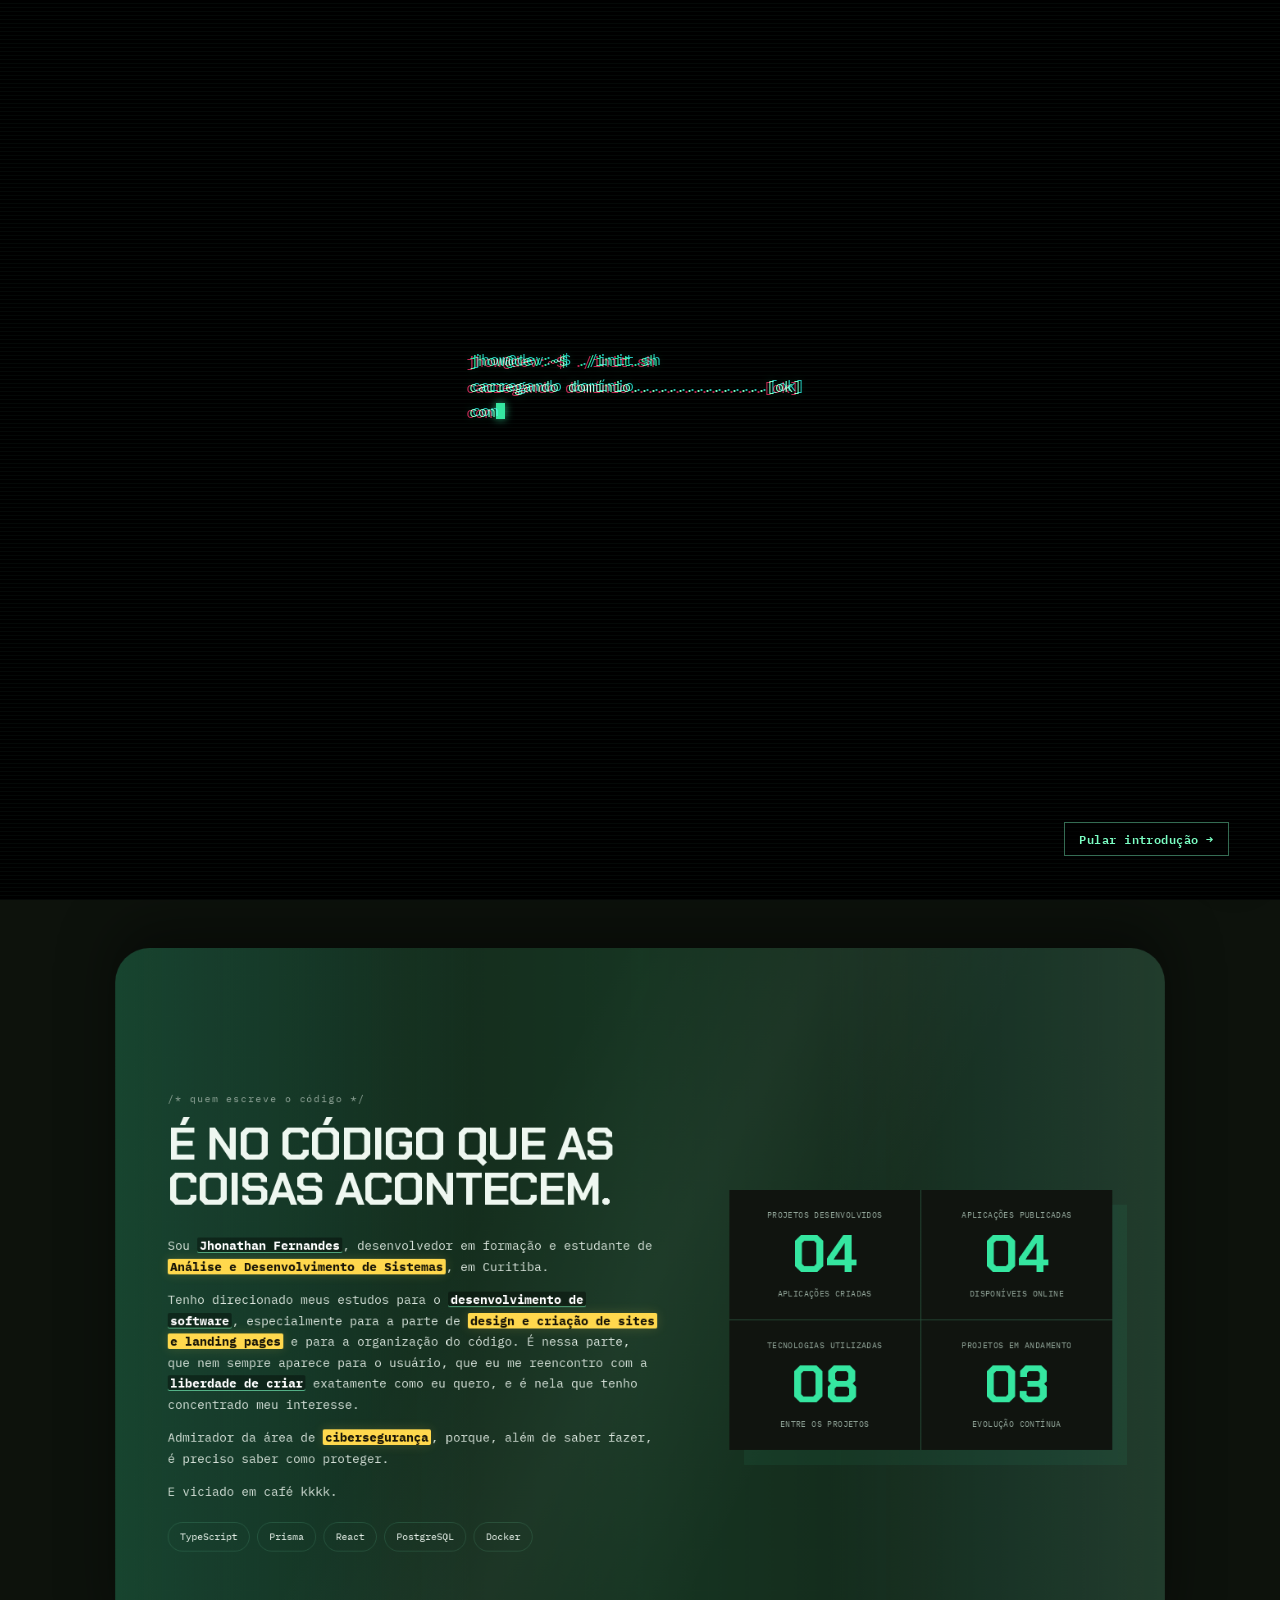
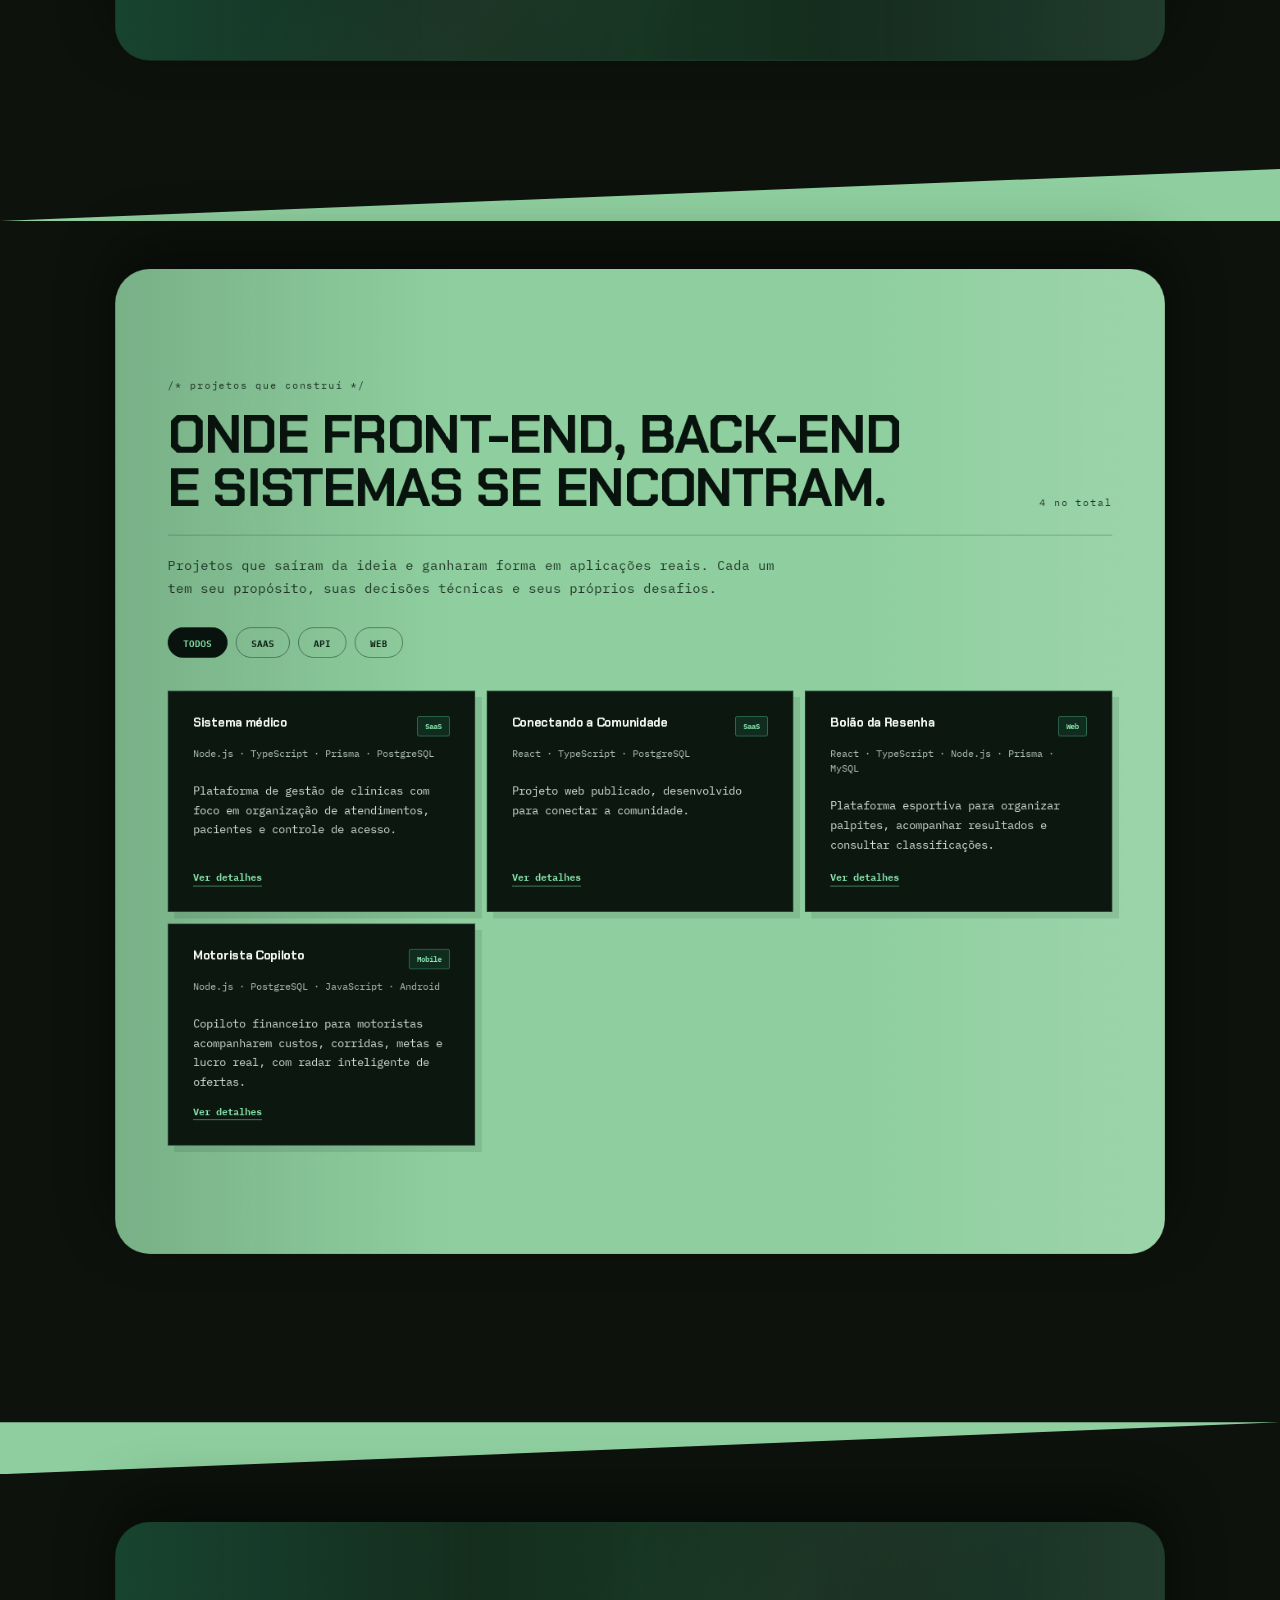
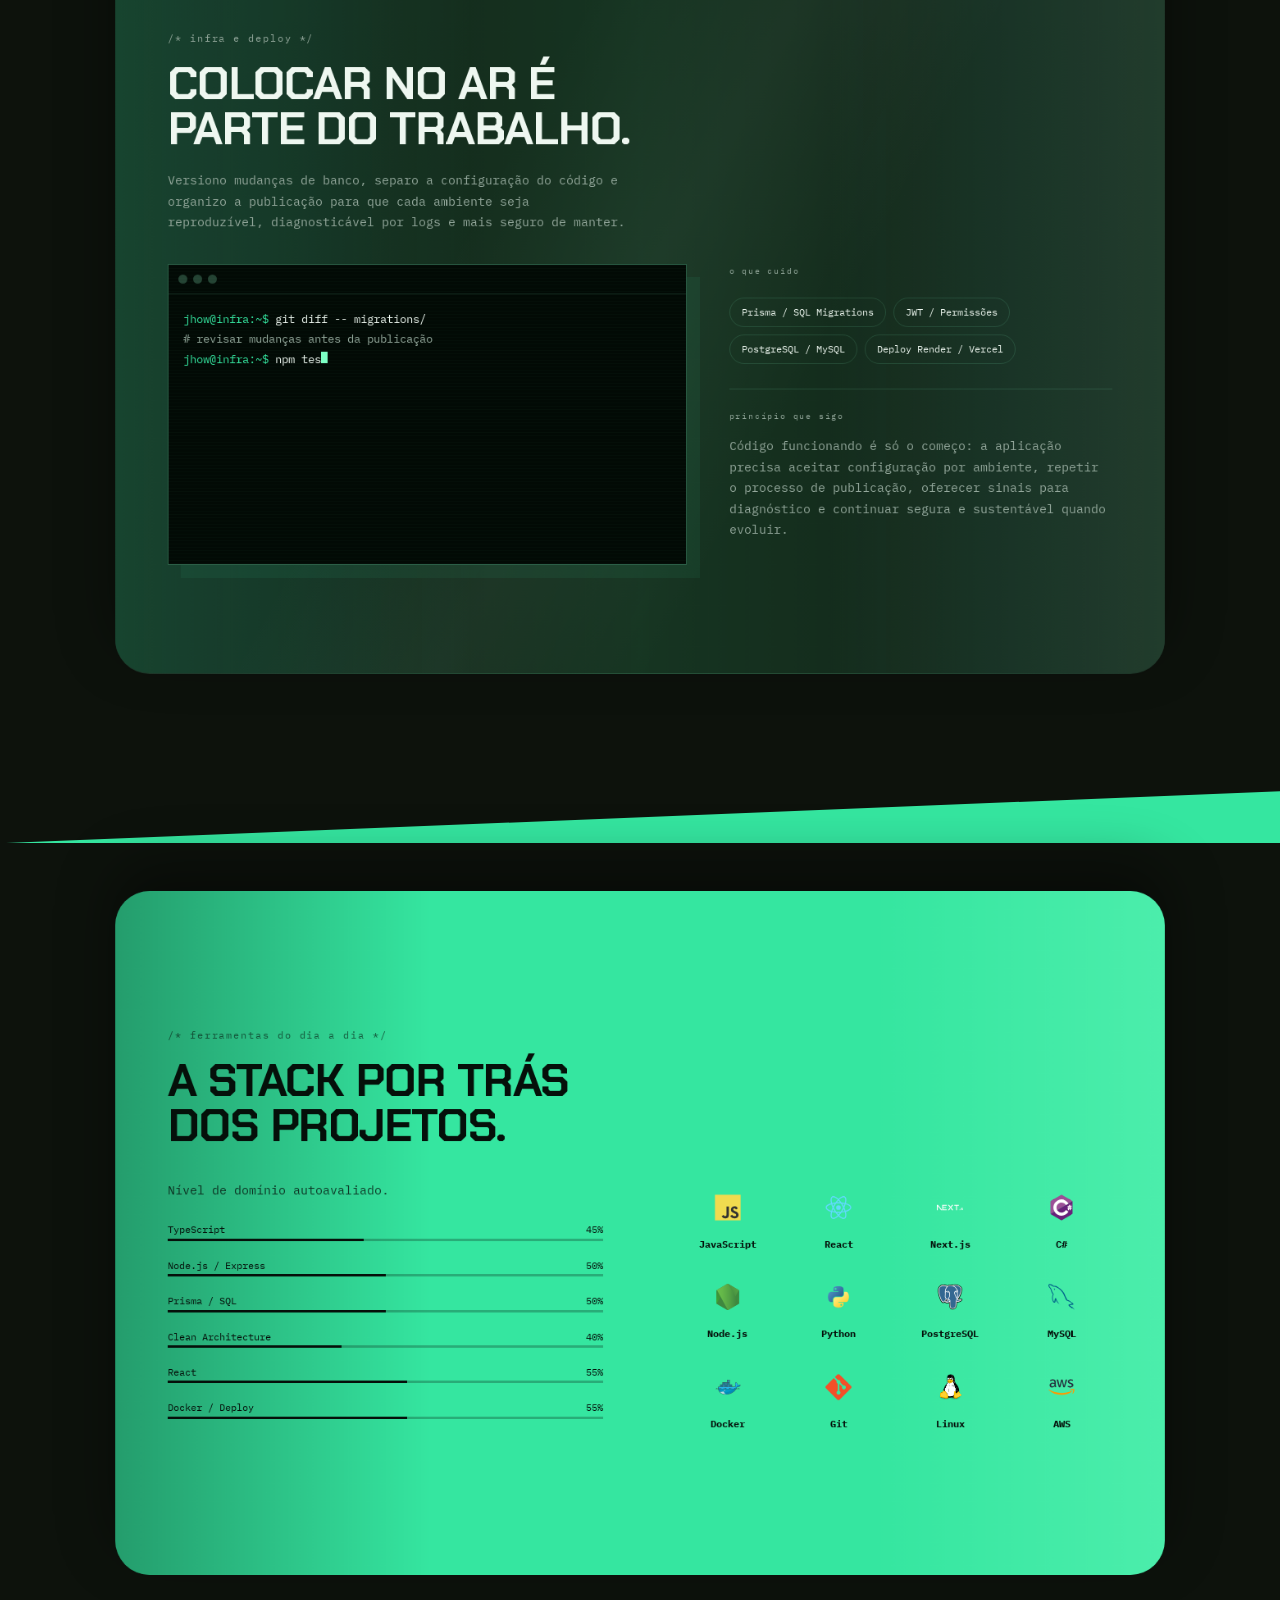
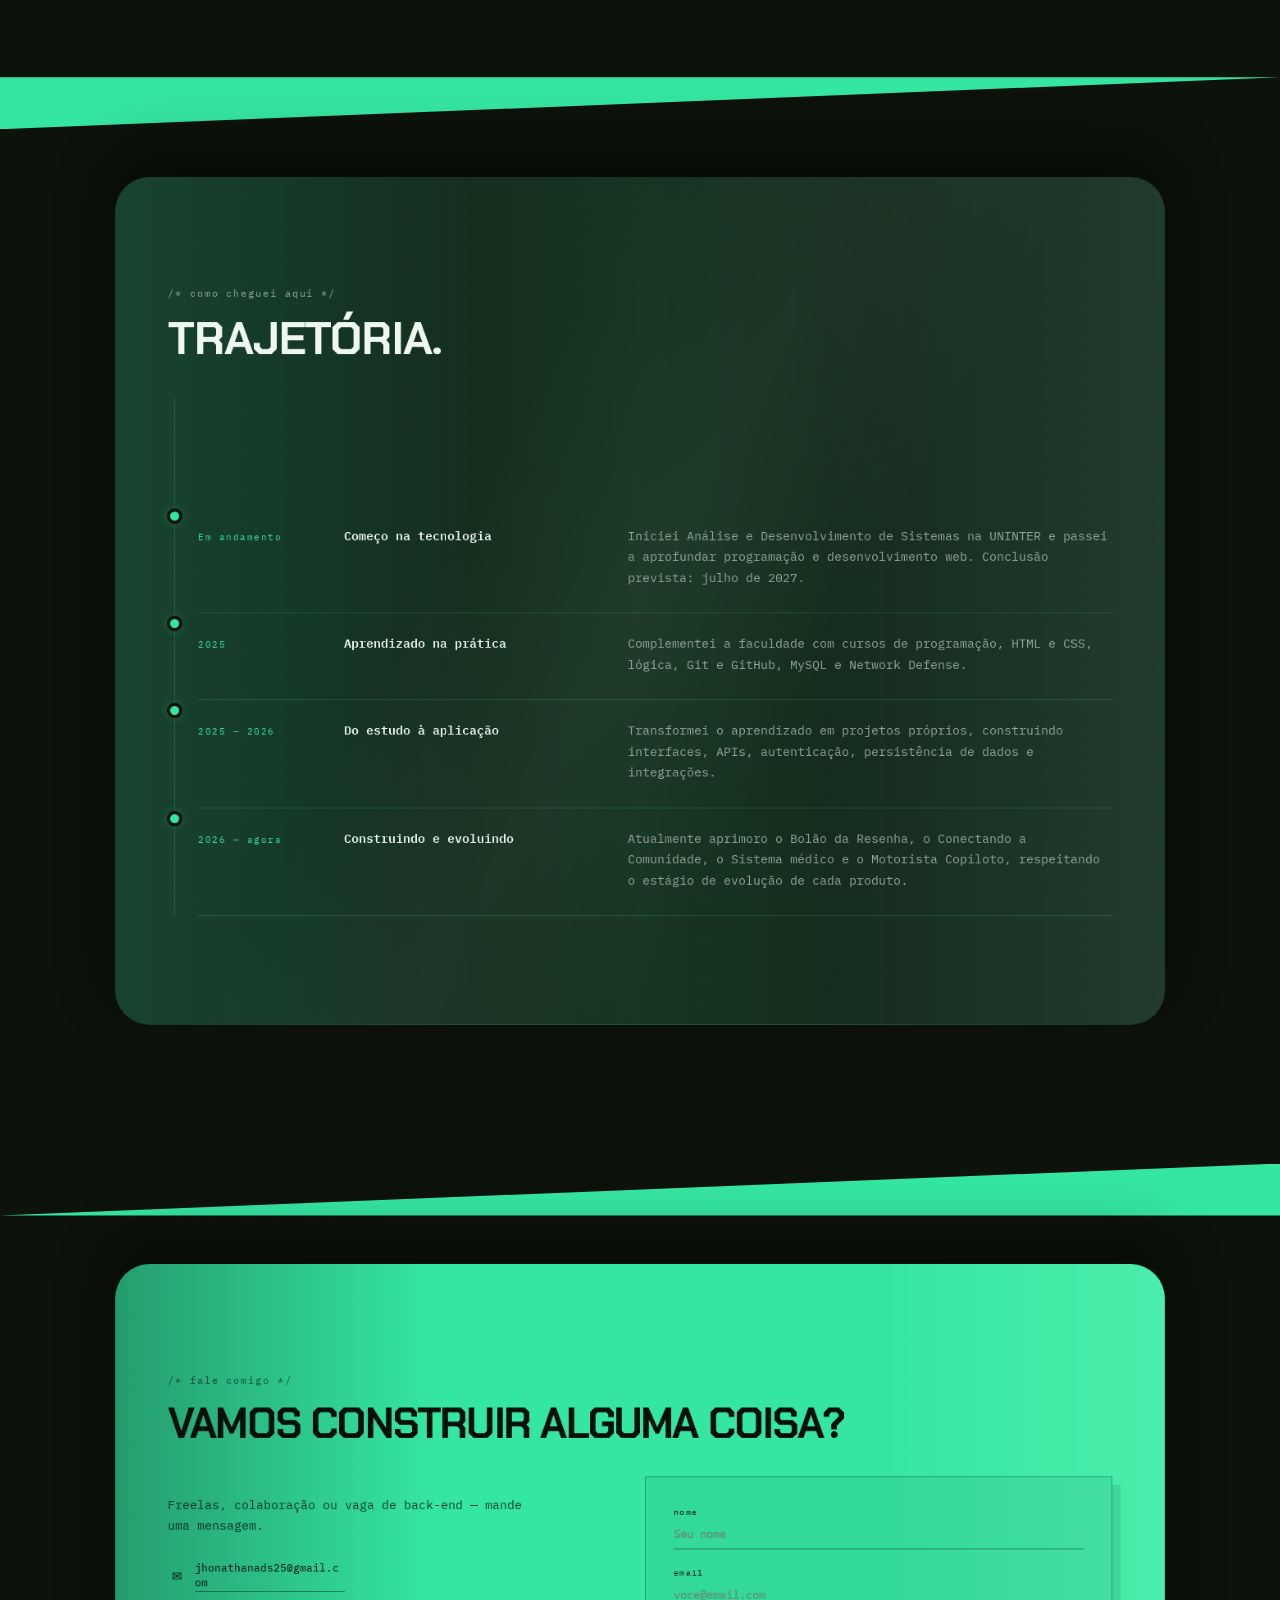
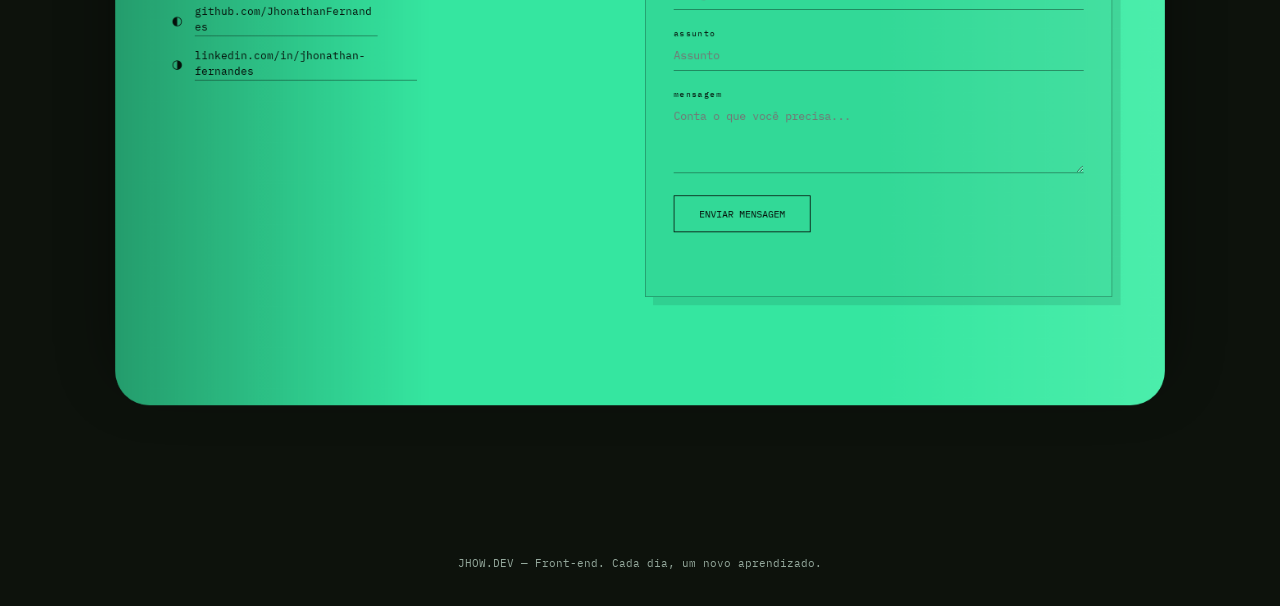
==== commit 5b5cdca2: "Integra portfolio atualizado na branch de producao" ====
--- a/index.html
+++ b/index.html
@@ -17,7 +17,7 @@
       href="https://fonts.googleapis.com/css2?family=Chakra+Petch:wght@500;600;700&family=IBM+Plex+Mono:wght@400;500;600&display=swap"
       rel="stylesheet"
     />
-    <link rel="stylesheet" href="style.css?v=24" />
+    <link rel="stylesheet" href="style.css?v=82" />
     <noscript
       ><style>
         #boot {
@@ -31,10 +31,14 @@
     >
   </head>
   <body>
-    <div id="boot" aria-hidden="true">
+    <div id="boot" aria-label="Introdução do portfólio">
       <div id="bootGlitch"><div id="bootLines"></div></div>
+      <button id="skipIntro" class="skip-intro" type="button">
+        Pular introdução <span aria-hidden="true">→</span>
+      </button>
     </div>
     <canvas id="dust" aria-hidden="true"></canvas>
+    <div id="scrollProgress" class="scroll-progress" aria-hidden="true"></div>
     <header class="nav">
       <div class="nav-in">
         <a href="#hero" class="brand">JHOW<span>.DEV</span></a>
@@ -57,9 +61,14 @@
             aria-controls="navLinks"
           >
             ≡</button
-          ><button class="icon-btn" id="themeBtn" aria-label="Alternar tema">
-            ◐</button
-          ><span class="status"><span class="dot"></span>disponível</span>
+          ><button class="icon-btn" id="themeBtn" aria-label="Mudar para tema claro" title="Tema claro">
+            ☀</button
+          ><button
+            class="status language-toggle"
+            id="langBtn"
+            type="button"
+            aria-label="Mudar idioma para inglês"
+          >EN</button>
         </div>
       </div>
     </header>
@@ -68,26 +77,33 @@
         <div class="hero-frame hero-grid">
           <div class="hero-copy">
             <p class="hero-tag hero-reveal" style="--intro-order: 0">
-              FRONT-END · DESENVOLVIMENTO WEB
+              HTML · CSS · JAVASCRIPT · TYPESCRIPT · REACT
             </p>
             <h1
               id="heroTitle"
-              data-text="FRONT-END&#10;DEVELOPER"
+              data-text="DEVELOPER FULL&#10;STACK&#10;&amp; CYBER"
             >
-              <span class="hero-line hero-reveal" style="--intro-order: 1"
+              <span class="hero-line" style="--intro-order: 1"
                 >FRONT-END</span
-              ><span class="hero-line hero-reveal hl" style="--intro-order: 2"
-                >DEVELOPER</span
+              ><span class="hero-line" style="--intro-order: 2"
+                ></span
+              ><span class="hero-line hl" style="--intro-order: 3"
+                > DEVELOPER</span
               >
             </h1>
             <p class="hero-sub hero-reveal" style="--intro-order: 4">
-              Desenvolvedor Front-End em formação, criando interfaces web com
-              HTML, CSS, JavaScript e React e evoluindo por meio de projetos
-              práticos.
+              Interfaces, APIs e Bibliotecas.<br /><br />
+              Projetadas entre estágios, faculdades, cursos e a curiosidade pelo
+              mundo cyber.
             </p>
             <div class="btn-row hero-reveal" style="--intro-order: 5">
               <a class="btn btn-solid" href="#projetos">Ver projetos</a
-              ><a class="btn btn-ghost" href="#contato">Falar comigo</a>
+              ><a
+                class="btn btn-ghost"
+                href="assets/Curriculo_Jhonathan_Fernandes_tech.pdf"
+                target="_blank"
+                rel="noopener"
+              > &gt;_ ABRIR CURRÍCULO</a>
             </div>
           </div>
           <div class="hero-image-area">
@@ -97,11 +113,13 @@
               muted
               loop
               playsinline
+              preload="auto"
+              disablepictureinpicture
               poster="assets/Jhow-hero.png"
               aria-label="Avatar animado de Jhonathan"
             >
               <source
-                src="assets/jhow-teste-transparent.webm?v=8"
+                src="assets/jhow-teste-transparent.webm?v=9"
                 type="video/webm"
               />
               <img src="assets/Jhow-hero.png" alt="Avatar de Jhonathan" />
@@ -114,51 +132,55 @@
           <div class="about-grid">
             <div class="stats reveal">
               <div class="stat">
-                <div class="k">tenants_isolados</div>
-                <div class="v" data-count="1">0</div>
-                <div class="l">multi-tenant</div>
+                <div class="k">PROJETOS DESENVOLVIDOS</div>
+                <div class="v" data-count="4" data-pad="2">00</div>
+                <div class="l">APLICAÇÕES CRIADAS</div>
               </div>
               <div class="stat">
-                <div class="k">projetos_em_produção</div>
-                <div class="v" data-count="2">0</div>
-                <div class="l">rodando de verdade</div>
+                <div class="k">APLICAÇÕES PUBLICADAS</div>
+                <div class="v" data-count="4" data-pad="2">00</div>
+                <div class="l">DISPONÍVEIS ONLINE</div>
               </div>
               <div class="stat">
-                <div class="k">camadas_do_domínio</div>
-                <div class="v" data-count="4">0</div>
-                <div class="l">clean architecture</div>
+                <div class="k">TECNOLOGIAS UTILIZADAS</div>
+                <div class="v" data-count="8" data-pad="2">00</div>
+                <div class="l">ENTRE OS PROJETOS</div>
               </div>
               <div class="stat">
-                <div class="k">migrations_rodadas</div>
-                <div class="v" data-count="60" data-suffix="+">0</div>
-                <div class="l">prisma migrate</div>
+                <div class="k">PROJETOS EM ANDAMENTO</div>
+                <div class="v" data-count="3" data-pad="2">00</div>
+                <div class="l">EVOLUÇÃO CONTÍNUA</div>
               </div>
             </div>
             <div class="about-copy">
               <p class="kicker">/* quem escreve o código */</p>
-              <h2>Interfaces claras.<br />Experiências úteis.</h2>
+              <h2>É no código que as coisas acontecem.</h2>
               <div class="reveal">
                 <p>
-                  Sou <strong>Jhonathan</strong>, estudante de
-                  <em>Análise e Desenvolvimento de Sistemas</em> na UNINTER,
-                  em transição de carreira para tecnologia.
+                  Sou <strong>Jhonathan Fernandes</strong>, desenvolvedor em
+                  formação e estudante de
+                  <em>Análise e Desenvolvimento de Sistemas</em>, em Curitiba.
                 </p>
                 <p>
-                  Tenho desenvolvido projetos web para praticar estruturação
-                  de páginas, responsividade e interatividade, buscando
-                  construir interfaces acessíveis e fáceis de utilizar.
+                  Tenho direcionado meus estudos para o
+                  <strong>desenvolvimento de software</strong>, especialmente
+                  para a parte de <em>design e criação de sites e landing pages</em>
+                  e para a organização do código. É nessa parte, que nem sempre
+                  aparece para o usuário, que eu me reencontro com a
+                  <strong>liberdade de criar</strong> exatamente como eu quero, e
+                  é nela que tenho concentrado meu interesse.
                 </p>
                 <p>
-                  Estou aprofundando meus conhecimentos em desenvolvimento
-                  Front-End por meio de estudo contínuo e projetos práticos.
+                  Admirador da área de <em>cibersegurança</em>, porque, além de
+                  saber fazer, é preciso saber como proteger.
                 </p>
+                <p>E viciado em café kkkk.</p>
                 <div class="chips">
-                  <span class="chip">HTML</span
-                  ><span class="chip">CSS</span
-                  ><span class="chip">JavaScript</span
+                  <span class="chip">TypeScript</span
+                  ><span class="chip">Prisma</span
                   ><span class="chip">React</span
-                  ><span class="chip">TypeScript</span
-                  ><span class="chip">Git</span>
+                  ><span class="chip">PostgreSQL</span
+                  ><span class="chip">Docker</span>
                 </div>
               </div>
             </div>
@@ -168,15 +190,18 @@
       <div class="wedge wedge-in"></div>
       <section class="sec band" id="projetos">
         <div class="sec-in">
-          <div class="head-row">
+          <div class="head-row reveal">
             <div>
-              <p class="kicker">/* projetos e aprendizado */</p>
-              <h2>Projetos que mostram<br />minha evolução.</h2>
+              <p class="kicker">/* projetos que construí */</p>
+              <h2>Onde front-end, back-end<br />e sistemas se encontram.</h2>
             </div>
             <span class="kicker" id="projCount">4 no total</span>
           </div>
-          <p class="lead">Projetos acadêmicos e práticos de desenvolvimento web.</p>
-          <div class="filters">
+          <p class="lead reveal">
+            Projetos que saíram da ideia e ganharam forma em aplicações reais.
+            Cada um tem seu propósito, suas decisões técnicas e seus próprios desafios.
+          </p>
+          <div class="filters reveal">
             <button class="fchip on" data-f="todos" aria-pressed="true">
               Todos</button
             ><button class="fchip" data-f="saas" aria-pressed="false">
@@ -187,53 +212,80 @@
             </button>
           </div>
           <div class="proj-grid">
-            <article class="proj tilt" data-tag="saas">
+            <article
+              class="proj tilt reveal"
+              data-tag="saas api"
+              data-href="projeto.html?id=sistema-medico"
+              tabindex="0"
+              role="link"
+              aria-label="Ver detalhes do projeto Sistema médico"
+            >
+              <div class="p-top">
+                <h3>Sistema médico</h3>
+                <span class="p-tag">SaaS</span>
+              </div>
+              <p class="p-stack">Node.js · TypeScript · Prisma · PostgreSQL</p>
+              <p class="p-desc">
+                Plataforma de gestão de clínicas com foco em organização de
+                atendimentos, pacientes e controle de acesso.
+              </p>
+              <a class="p-link" href="projeto.html?id=sistema-medico">Ver detalhes</a>
+            </article>
+            <article
+              class="proj tilt reveal"
+              data-tag="saas web"
+              data-href="projeto.html?id=conectando-a-comunidade"
+              tabindex="0"
+              role="link"
+              aria-label="Ver detalhes do projeto Conectando a Comunidade"
+            >
               <div class="p-top">
                 <h3>Conectando a Comunidade</h3>
+                <span class="p-tag">SaaS</span>
+              </div>
+              <p class="p-stack">React · TypeScript · PostgreSQL</p>
+              <p class="p-desc">
+                Projeto web publicado, desenvolvido para conectar a comunidade.
+              </p>
+              <a class="p-link" href="projeto.html?id=conectando-a-comunidade">Ver detalhes</a>
+            </article>
+            <article
+              class="proj tilt reveal"
+              data-tag="web"
+              data-href="projeto.html?id=bolao-da-resenha"
+              tabindex="0"
+              role="link"
+              aria-label="Ver detalhes do projeto Bolão da Resenha"
+            >
+              <div class="p-top">
+                <h3>Bolão da Resenha</h3>
                 <span class="p-tag">Web</span>
               </div>
-              <p class="p-stack">React · TypeScript · Vite</p>
+              <p class="p-stack">React · TypeScript · Node.js · Prisma · MySQL</p>
               <p class="p-desc">
-                Projeto web voltado à organização e divulgação de serviços e
-                recursos comunitários.
-              </p>
-              <a class="p-link" href="https://conectando-a-comunidade.vercel.app/" target="_blank" rel="noopener">Ver projeto</a>
+                Plataforma esportiva para organizar palpites, acompanhar
+                resultados e consultar classificações.
+              </p>
+              <a class="p-link" href="projeto.html?id=bolao-da-resenha">Ver detalhes</a>
             </article>
-            <article class="proj tilt" data-tag="web">
+            <article
+              class="proj tilt reveal"
+              data-tag="mobile"
+              data-href="projeto.html?id=motorista-mobile"
+              tabindex="0"
+              role="link"
+              aria-label="Ver detalhes do projeto Motorista Copiloto"
+            >
               <div class="p-top">
-                <h3>Portfólio Web</h3>
-                <span class="p-tag">Web</span>
-              </div>
-              <p class="p-stack">HTML · CSS · JavaScript</p>
+                <h3>Motorista Copiloto</h3>
+                <span class="p-tag">Mobile</span>
+              </div>
+              <p class="p-stack">Node.js · PostgreSQL · JavaScript · Android</p>
               <p class="p-desc">
-                Portfólio pessoal desenvolvido para apresentar projetos e
-                registrar minha evolução em desenvolvimento web.
-              </p>
-              <a class="p-link" href="https://github.com/JhonathanFernandes/portfolio-jhow" target="_blank" rel="noopener">Ver código</a>
-            </article>
-            <article class="proj tilt" data-tag="web">
-              <div class="p-top">
-                <h3>Spotify Clone</h3>
-                <span class="p-tag">Acadêmico</span>
-              </div>
-              <p class="p-stack">HTML · CSS · JavaScript</p>
-              <p class="p-desc">
-                Exercício acadêmico de reprodução de interface para praticar
-                layout, estilos e interatividade.
-              </p>
-              <a class="p-link" href="https://github.com/JhonathanFernandes/Clone-Spotify" target="_blank" rel="noopener">Ver código</a>
-            </article>
-            <article class="proj tilt" data-tag="api">
-              <div class="p-top">
-                <h3>API de Gestão Escolar</h3>
-                <span class="p-tag">Acadêmico</span>
-              </div>
-              <p class="p-stack">Python · FastAPI · SQLAlchemy</p>
-              <p class="p-desc">
-                API desenvolvida durante uma imersão de DevOps da Alura, com
-                rotas para alunos, cursos e matrículas.
-              </p>
-              <a class="p-link" href="https://github.com/JhonathanFernandes/Imersao-alura-DevOps" target="_blank" rel="noopener">Ver código</a>
+                Copiloto financeiro para motoristas acompanharem custos,
+                corridas, metas e lucro real, com radar inteligente de ofertas.
+              </p>
+              <a class="p-link" href="projeto.html?id=motorista-mobile">Ver detalhes</a>
             </article>
           </div>
         </div>
@@ -241,11 +293,12 @@
       <div class="wedge wedge-out"></div>
       <section class="sec" id="arquitetura">
         <div class="sec-in">
-          <p class="kicker">/* ferramentas e prática */</p>
-          <h2>Do código<br />à experiência.</h2>
+          <p class="kicker">/* infra e deploy */</p>
+          <h2>Colocar no ar é<br />parte do trabalho.</h2>
           <p class="lead">
-            Estruturar páginas, organizar estilos e testar a interface em
-            diferentes tamanhos de tela faz parte do processo.
+            Versiono mudanças de banco, separo a configuração do código e
+            organizo a publicação para que cada ambiente seja reproduzível,
+            diagnosticável por logs e mais seguro de manter.
           </p>
           <div class="term-grid">
             <div class="term reveal">
@@ -254,21 +307,21 @@
             </div>
             <div class="reveal">
               <div class="side-block">
-                <p class="side-t">ferramentas que estudo e utilizo</p>
+                <p class="side-t">o que cuido</p>
                 <div class="chips">
-                  <span class="chip">HTML</span
-                  ><span class="chip">CSS</span
-                  ><span class="chip">JavaScript</span
-                  ><span class="chip">React</span
-                  ><span class="chip">Git / GitHub</span>
+                  <span class="chip">Prisma / SQL Migrations</span
+                  ><span class="chip">JWT / Permissões</span
+                  ><span class="chip">PostgreSQL / MySQL</span
+                  ><span class="chip">Deploy Render / Vercel</span>
                 </div>
               </div>
               <div class="side-block">
-                <p class="side-t">meu foco</p>
+                <p class="side-t">princípio que sigo</p>
                 <p>
-                  Construir interfaces consistentes, responsivas e simples de
-                  usar, com atenção à organização do código e à experiência
-                  das pessoas.
+                  Código funcionando é só o começo: a aplicação precisa aceitar
+                  configuração por ambiente, repetir o processo de publicação,
+                  oferecer sinais para diagnóstico e continuar segura e
+                  sustentável quando evoluir.
                 </p>
               </div>
             </div>
@@ -278,19 +331,59 @@
       <div class="wedge wedge-in"></div>
       <section class="sec band" id="stack">
         <div class="sec-in">
-          <p class="kicker">/* tecnologias */</p>
-          <h2>Ferramentas que<br />estou desenvolvendo.</h2>
+          <p class="kicker">/* ferramentas do dia a dia */</p>
+          <h2>A stack por trás<br />dos projetos.</h2>
           <div class="stack-grid">
             <div class="skills"></div>
             <div class="icons">
-              <div class="ico"><div>H</div>HTML5</div>
-              <div class="ico"><div>C</div>CSS3</div>
-              <div class="ico"><div>JS</div>JavaScript</div>
-              <div class="ico"><div>R</div>React</div>
-              <div class="ico"><div>TS</div>TypeScript</div>
-              <div class="ico"><div>G</div>Git</div>
-              <div class="ico"><div>GH</div>GitHub</div>
-              <div class="ico"><div>V</div>Vite</div>
+              <div class="ico">
+                <div class="ico-mark"><img src="assets/svg/javascript-original.svg" alt="" /></div>
+                JavaScript
+              </div>
+              <div class="ico">
+                <div class="ico-mark"><img src="assets/svg/react-original.svg" alt="" /></div>
+                React
+              </div>
+              <div class="ico">
+                <div class="ico-mark"><img src="assets/svg/nextjs-original-wordmark.svg" alt="" /></div>
+                Next.js
+              </div>
+              <div class="ico">
+                <div class="ico-mark"><img src="assets/svg/csharp-original.svg" alt="" /></div>
+                C#
+              </div>
+              <div class="ico">
+                <div class="ico-mark"><img src="assets/svg/nodejs-original.svg" alt="" /></div>
+                Node.js
+              </div>
+              <div class="ico">
+                <div class="ico-mark"><img src="assets/svg/python-original.svg" alt="" /></div>
+                Python
+              </div>
+              <div class="ico">
+                <div class="ico-mark"><img src="assets/svg/postgresql-original.svg" alt="" /></div>
+                PostgreSQL
+              </div>
+              <div class="ico">
+                <div class="ico-mark"><img src="assets/svg/mysql-original.svg" alt="" /></div>
+                MySQL
+              </div>
+              <div class="ico">
+                <div class="ico-mark"><img src="assets/svg/docker-original.svg" alt="" /></div>
+                Docker
+              </div>
+              <div class="ico">
+                <div class="ico-mark"><img src="assets/svg/git-original.svg" alt="" /></div>
+                Git
+              </div>
+              <div class="ico">
+                <div class="ico-mark"><img src="assets/svg/linux-original.svg" alt="" /></div>
+                Linux
+              </div>
+              <div class="ico">
+                <div class="ico-mark"><img src="assets/svg/amazonwebservices-original-wordmark.svg" alt="" /></div>
+                AWS
+              </div>
             </div>
           </div>
         </div>
@@ -298,31 +391,49 @@
       <div class="wedge wedge-out"></div>
       <section class="sec" id="trajetoria">
         <div class="sec-in">
-          <p class="kicker">/* minha trajetória */</p>
-          <h2>Aprendizado contínuo.</h2>
+          <p class="kicker">/* como cheguei aqui */</p>
+          <h2>Trajetória.</h2>
           <div class="tl">
             <div class="tl-item reveal">
-              <p class="tl-when">Transição de carreira</p>
-              <p class="tl-what">Da gastronomia para tecnologia</p>
+              <p class="tl-when">2010 — 2026</p>
+              <p class="tl-what">Experiência além do código</p>
               <p>
-                Experiência em operação, organização e trabalho em equipe,
-                agora direcionada ao desenvolvimento de software.
+                Minha trajetória começou fora da tecnologia, com experiência em
+                operação, gestão, organização de processos e liderança de equipes.
               </p>
             </div>
             <div class="tl-item reveal">
-              <p class="tl-when">2025 — atual</p>
-              <p class="tl-what">Análise e Desenvolvimento de Sistemas</p>
+              <p class="tl-when">Em andamento</p>
+              <p class="tl-what">Começo na tecnologia</p>
               <p>
-                Graduação na UNINTER, complementada por estudos e projetos
-                práticos de desenvolvimento web.
+                Iniciei Análise e Desenvolvimento de Sistemas na UNINTER e passei a
+                aprofundar programação e desenvolvimento web. Conclusão prevista:
+                julho de 2027.
               </p>
             </div>
             <div class="tl-item reveal">
-              <p class="tl-when">Em evolução</p>
-              <p class="tl-what">Desenvolvimento Front-End</p>
+              <p class="tl-when">2025</p>
+              <p class="tl-what">Aprendizado na prática</p>
               <p>
-                Prática com HTML, CSS, JavaScript e React por meio de projetos
-                acadêmicos e pessoais.
+                Complementei a faculdade com cursos de programação, HTML e CSS,
+                lógica, Git e GitHub, MySQL e Network Defense.
+              </p>
+            </div>
+            <div class="tl-item reveal">
+              <p class="tl-when">2025 — 2026</p>
+              <p class="tl-what">Do estudo à aplicação</p>
+              <p>
+                Transformei o aprendizado em projetos próprios, construindo
+                interfaces, APIs, autenticação, persistência de dados e integrações.
+              </p>
+            </div>
+            <div class="tl-item reveal">
+              <p class="tl-when">2026 — agora</p>
+              <p class="tl-what">Construindo e evoluindo</p>
+              <p>
+                Atualmente aprimoro o Bolão da Resenha, o Conectando a Comunidade,
+                o Sistema médico e o Motorista Copiloto, respeitando o estágio de
+                evolução de cada produto.
               </p>
             </div>
           </div>
@@ -331,19 +442,40 @@
       <div class="wedge wedge-in"></div>
       <section class="sec band" id="contato">
         <div class="sec-in">
-          <p class="kicker">/* contato */</p>
-          <h2>Vamos conversar?</h2>
+          <p class="kicker">/* fale comigo */</p>
+          <h2>Vamos construir alguma coisa?</h2>
           <div class="contact-grid">
-            <div>
+            <div class="contact-copy">
               <p class="lead">
-                Estou aberto a oportunidades de estágio e vagas de entrada em
-                desenvolvimento Front-End, além de colaboração em projetos.
+                Freelas, colaboração ou vaga de back-end — mande uma mensagem.
               </p>
               <ul class="clist">
                 <li>
-                  <a href="https://github.com/JhonathanFernandes" target="_blank" rel="noopener">github.com/JhonathanFernandes</a>
+                  <a href="mailto:jhonathanads25@gmail.com">
+                    <span class="contact-icon" aria-hidden="true">✉</span>
+                    <span>jhonathanads25@gmail.com</span>
+                  </a>
                 </li>
-                <li><a href="mailto:jhonathanads25@gmail.com">jhonathanads25@gmail.com</a></li>
+                <li>
+                  <a
+                    href="https://github.com/JhonathanFernandes"
+                    target="_blank"
+                    rel="noopener noreferrer"
+                  >
+                    <span class="contact-icon" aria-hidden="true">◐</span>
+                    <span>github.com/JhonathanFernandes</span>
+                  </a>
+                </li>
+                <li>
+                  <a
+                    href="https://www.linkedin.com/in/jhonathan-fernandes"
+                    target="_blank"
+                    rel="noopener noreferrer"
+                  >
+                    <span class="contact-icon" aria-hidden="true">◑</span>
+                    <span>linkedin.com/in/jhonathan-fernandes</span>
+                  </a>
+                </li>
               </ul>
             </div>
             <form id="contactForm" novalidate>
@@ -361,6 +493,10 @@
                 />
               </div>
               <div class="field">
+                <label for="f-sub">assunto</label
+                ><input id="f-sub" required placeholder="Assunto" />
+              </div>
+              <div class="field">
                 <label for="f-msg">mensagem</label
                 ><textarea
                   id="f-msg"
@@ -375,7 +511,24 @@
         </div>
       </section>
     </main>
-    <footer>JHOW.DEV — Desenvolvedor Front-End em formação.</footer>
-    <script src="script.js?v=20"></script>
+    <footer>JHOW.DEV — Front-end. Cada dia, um novo aprendizado.</footer>
+    <button
+      id="cmdkTrigger"
+      class="cmdk-trigger"
+      type="button"
+      aria-label="Abrir terminal de navegação"
+      title="Abrir terminal (pressione /)"
+    >&gt;_</button>
+    <div id="cmdk" class="cmdk-overlay" aria-hidden="true">
+      <div class="cmdk-box" role="dialog" aria-modal="true" aria-label="Terminal de navegação">
+        <div class="cmdk-head"><span>JHOW.DEV / COMMAND</span><button id="cmdkClose" type="button" aria-label="Fechar terminal">×</button></div>
+        <div class="cmdk-input-row">
+          <span class="cmdk-prompt">$</span>
+          <input id="cmdkInput" type="text" placeholder='digite "help"...' autocomplete="off" spellcheck="false" />
+        </div>
+        <div class="cmdk-output" id="cmdkOutput" aria-live="polite"></div>
+      </div>
+    </div>
+    <script src="script.js?v=56"></script>
   </body>
 </html>
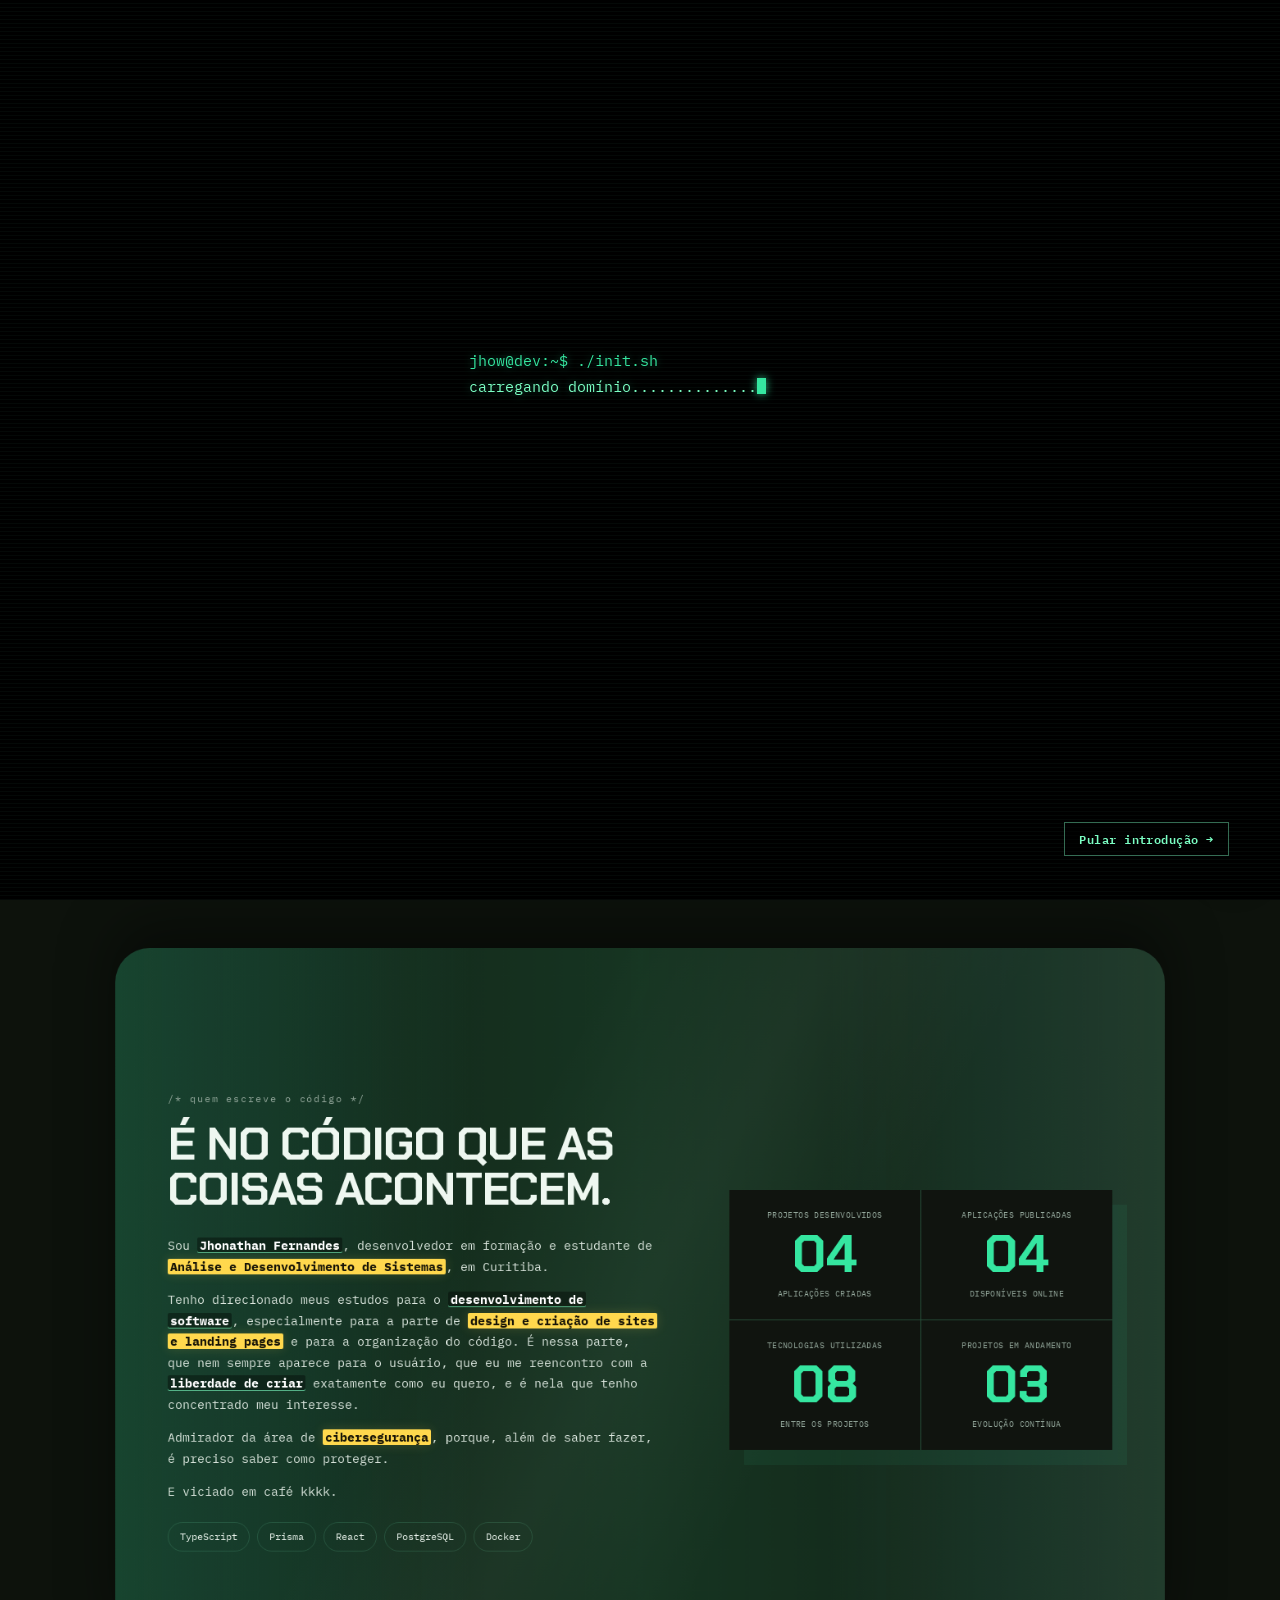
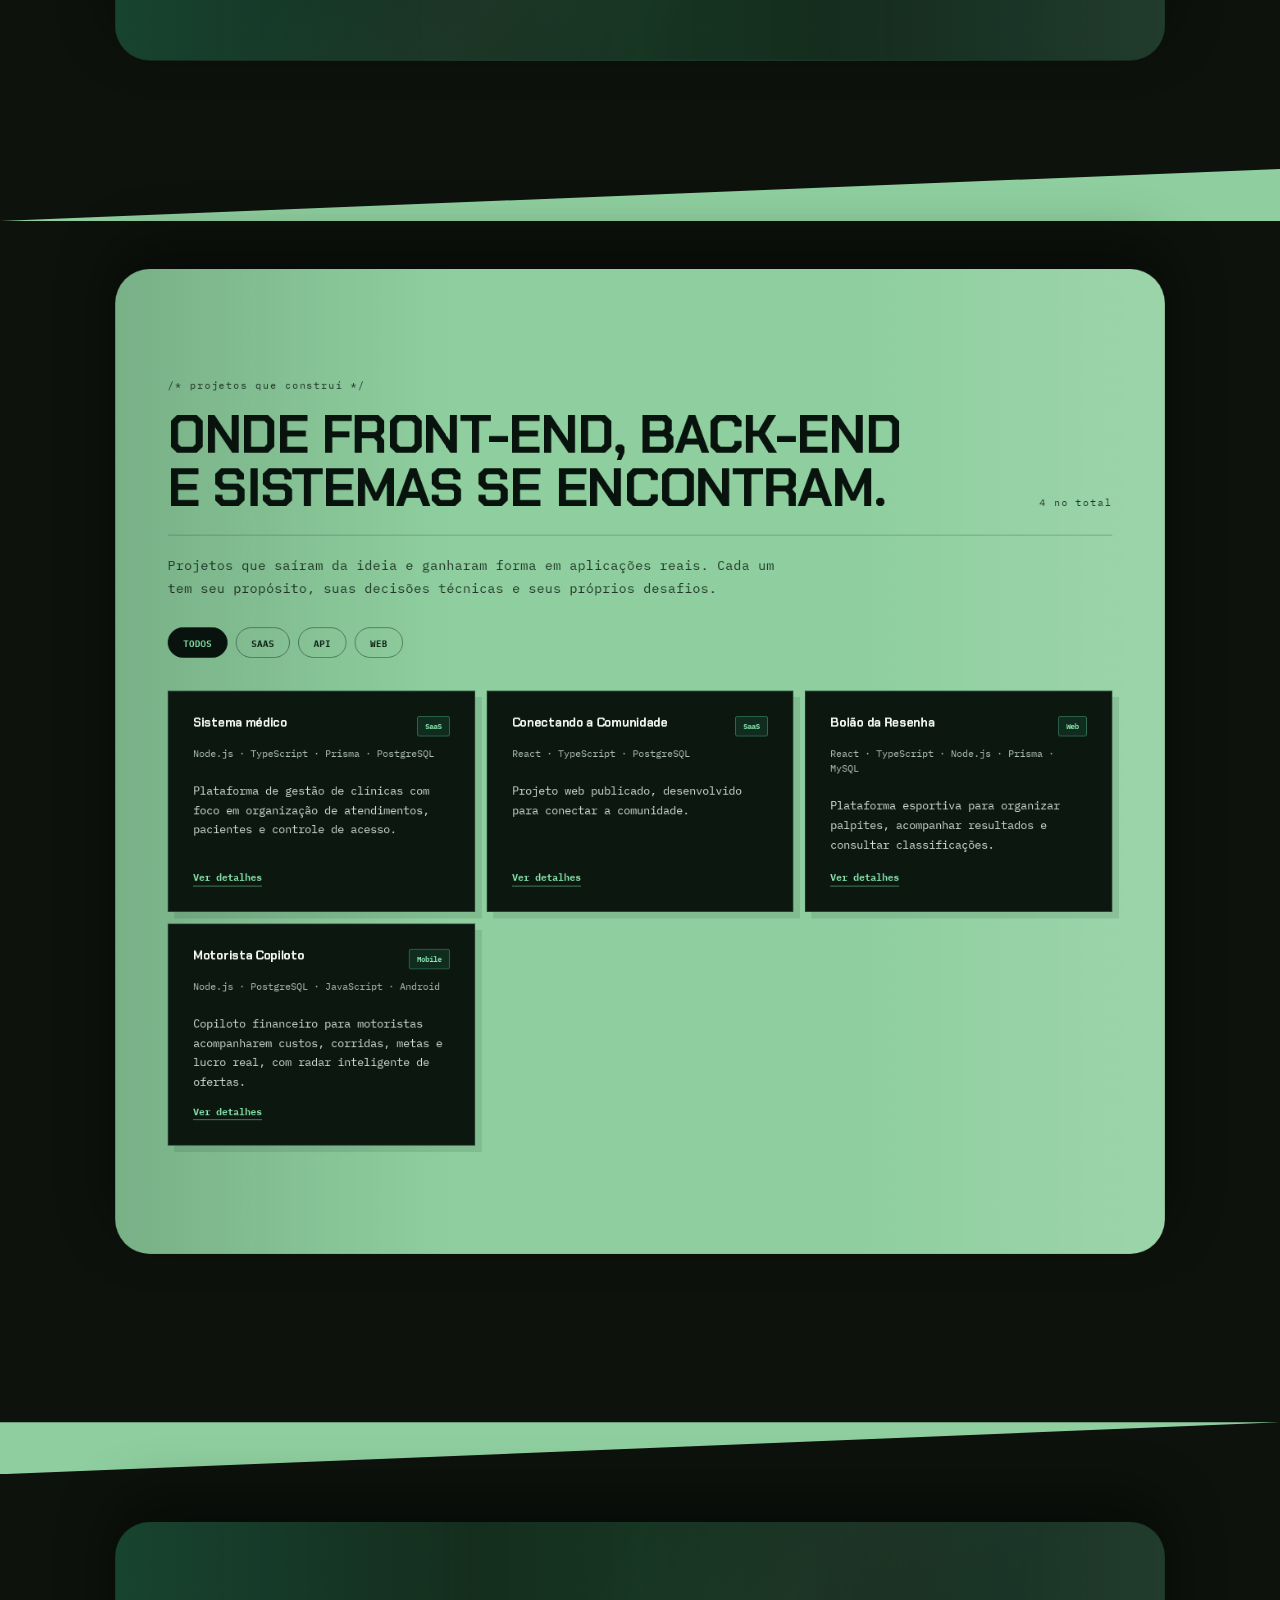
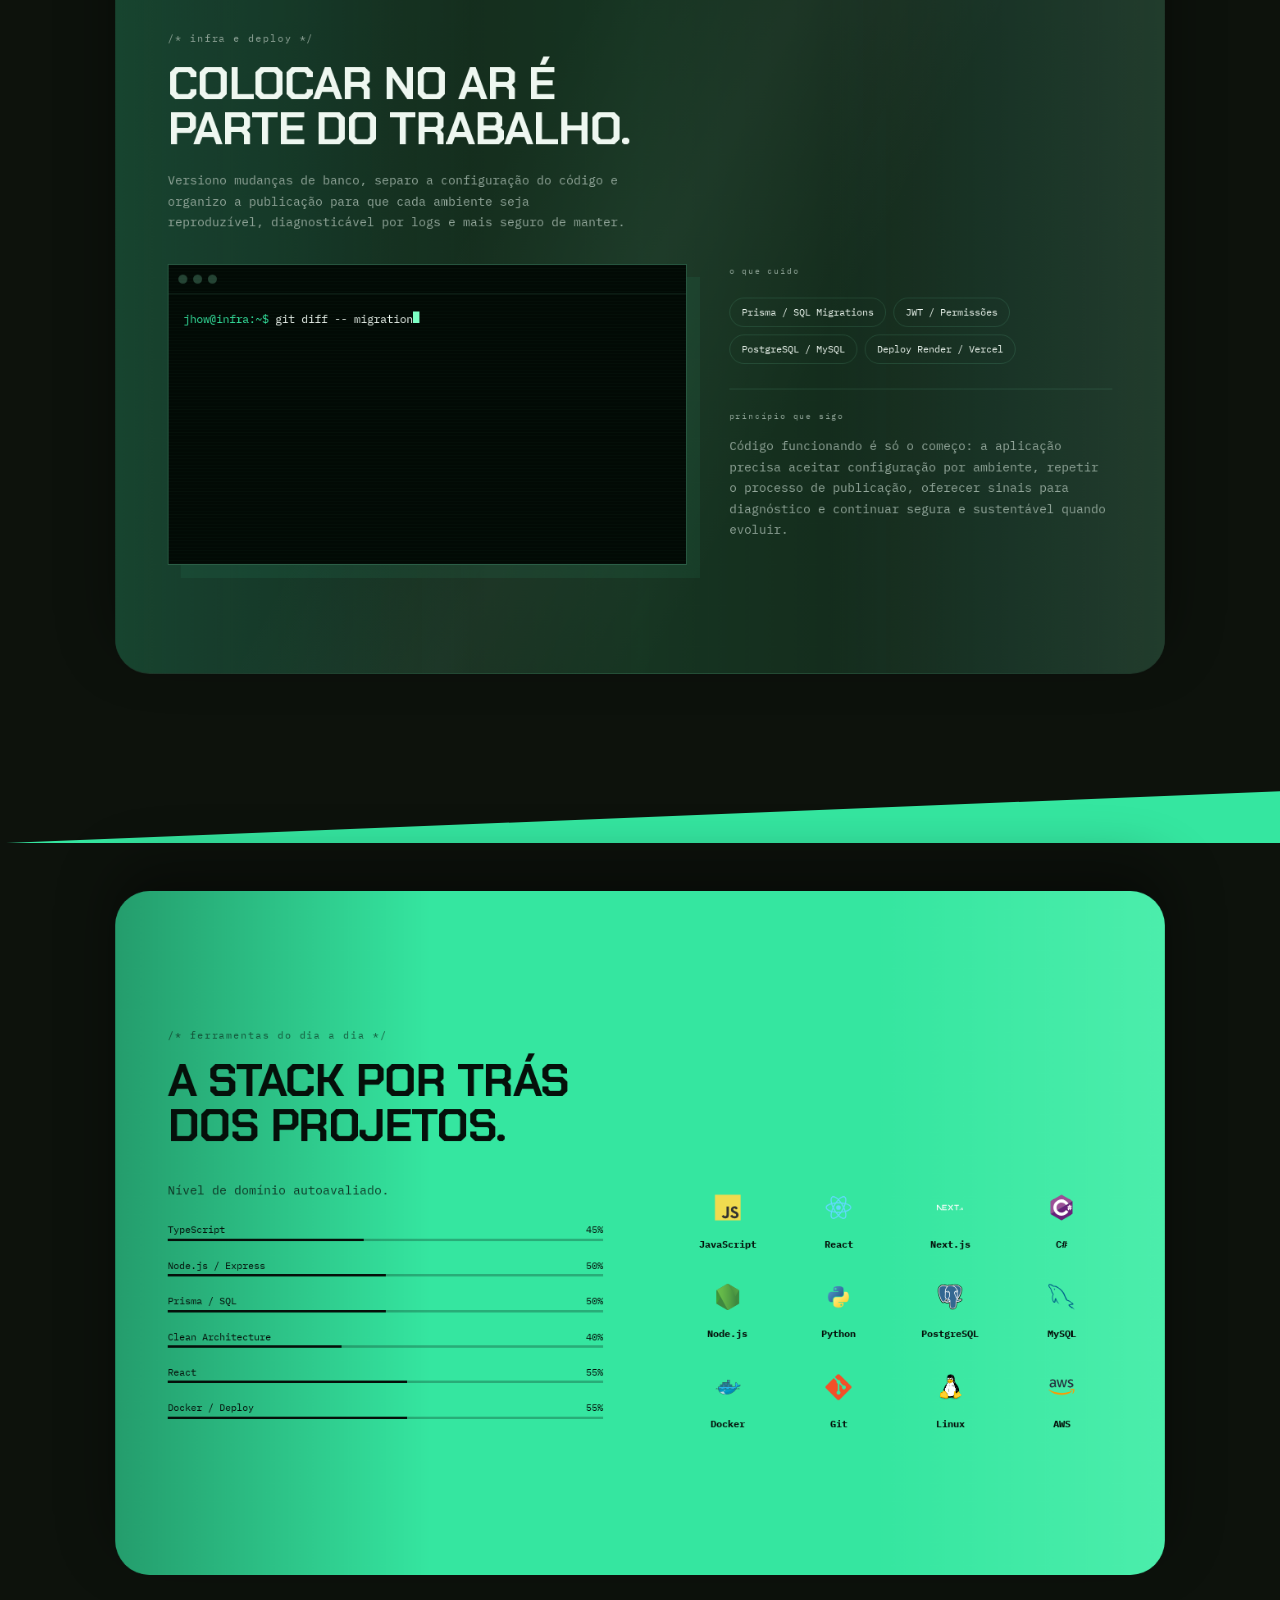
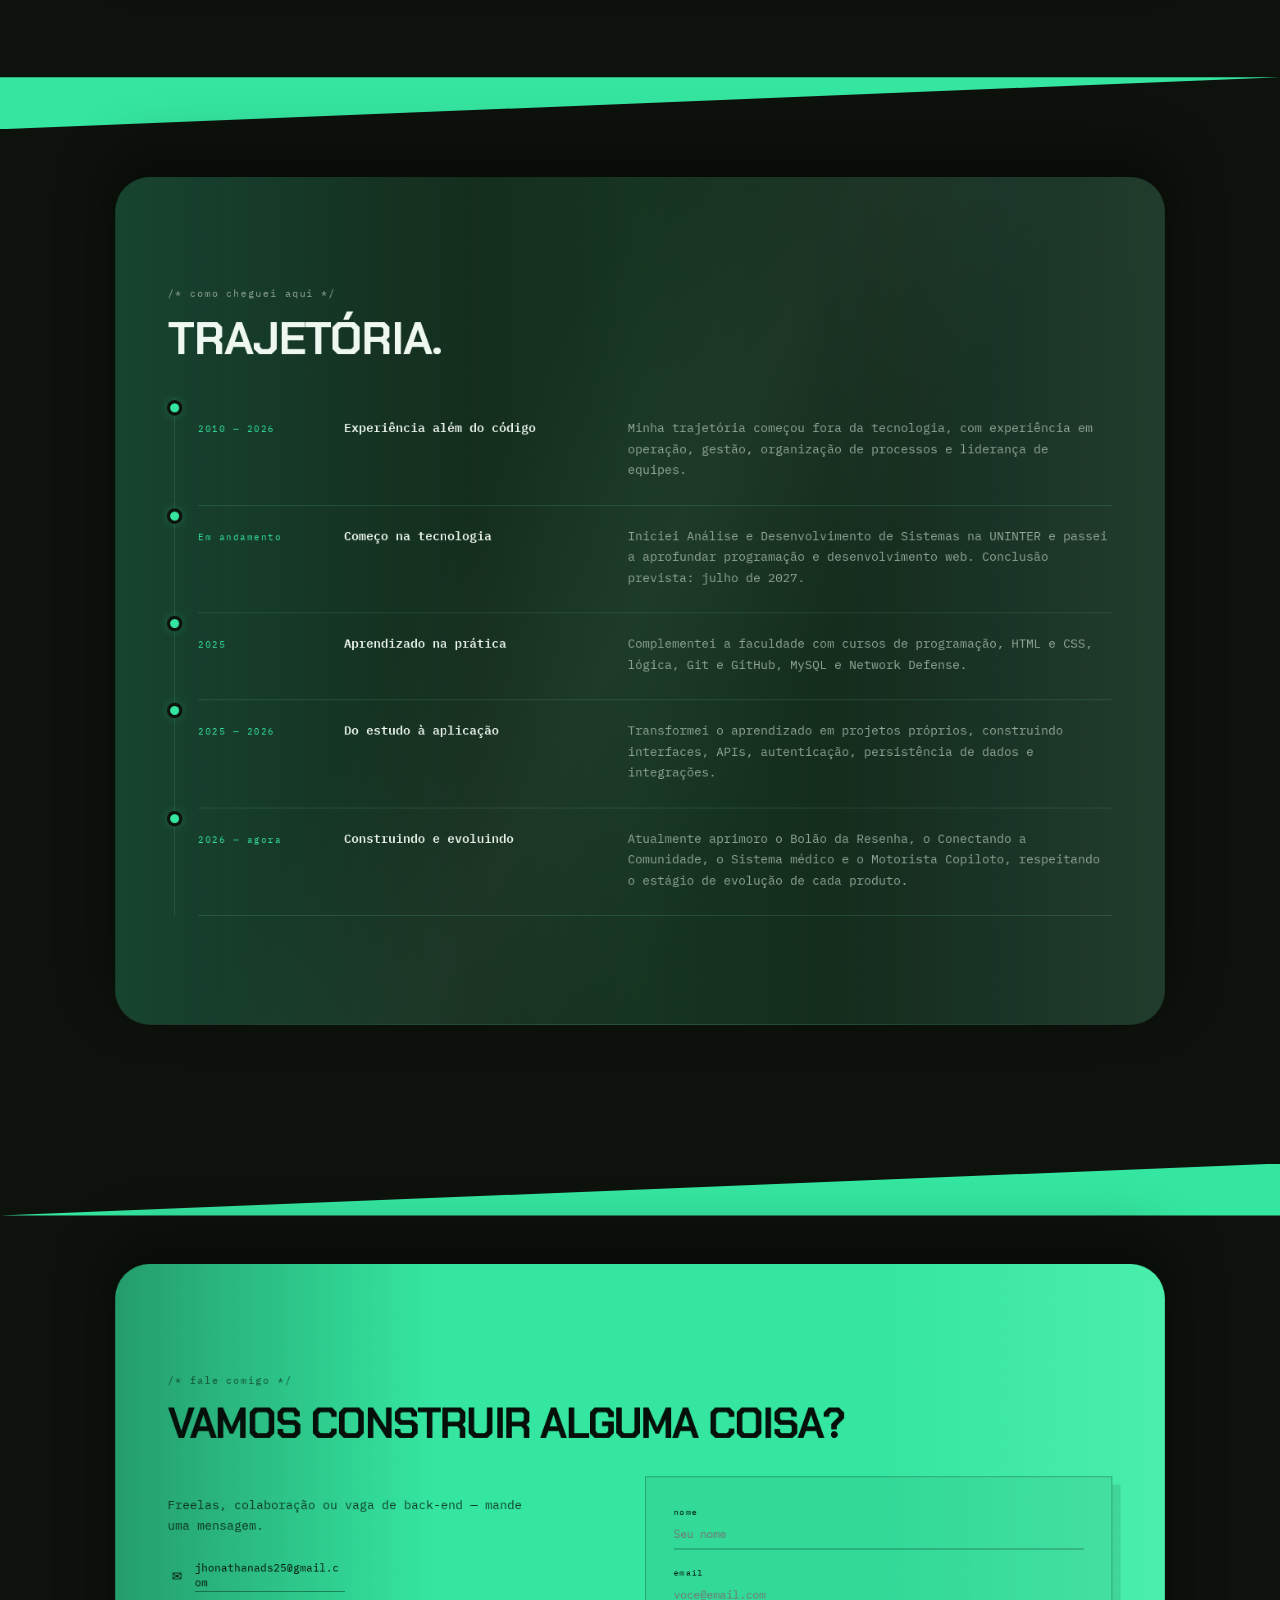
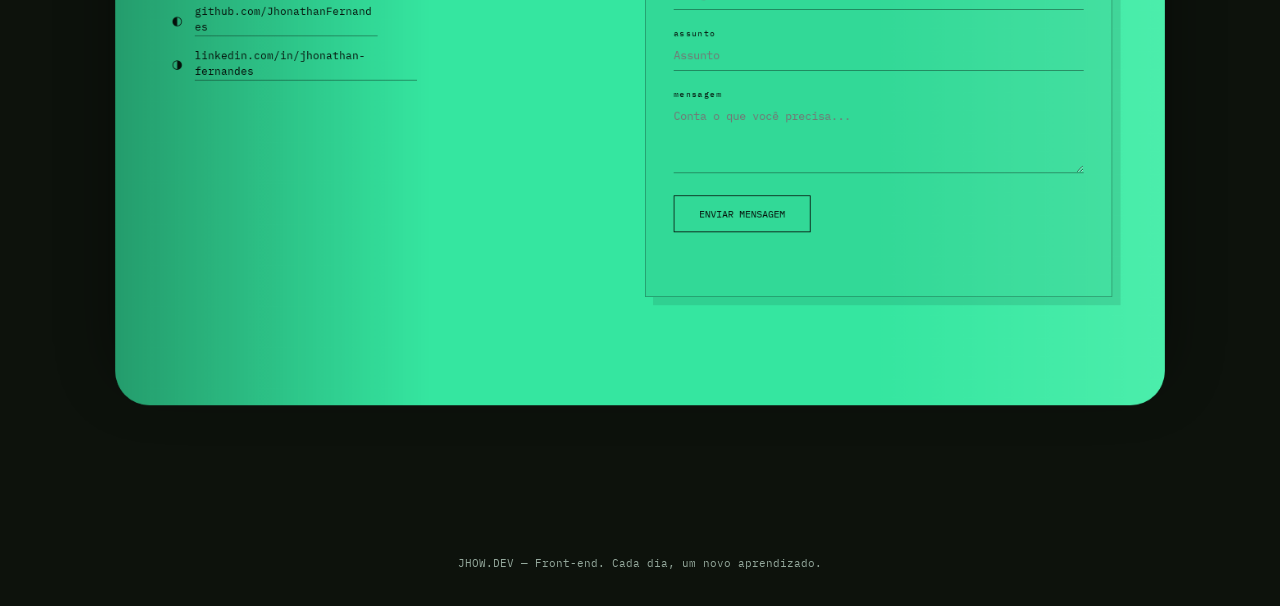
==== commit db18f327: "Completa traducao dos cards de projetos" ====
--- a/index.html
+++ b/index.html
@@ -529,6 +529,6 @@
         <div class="cmdk-output" id="cmdkOutput" aria-live="polite"></div>
       </div>
     </div>
-    <script src="script.js?v=56"></script>
+    <script src="script.js?v=57"></script>
   </body>
 </html>
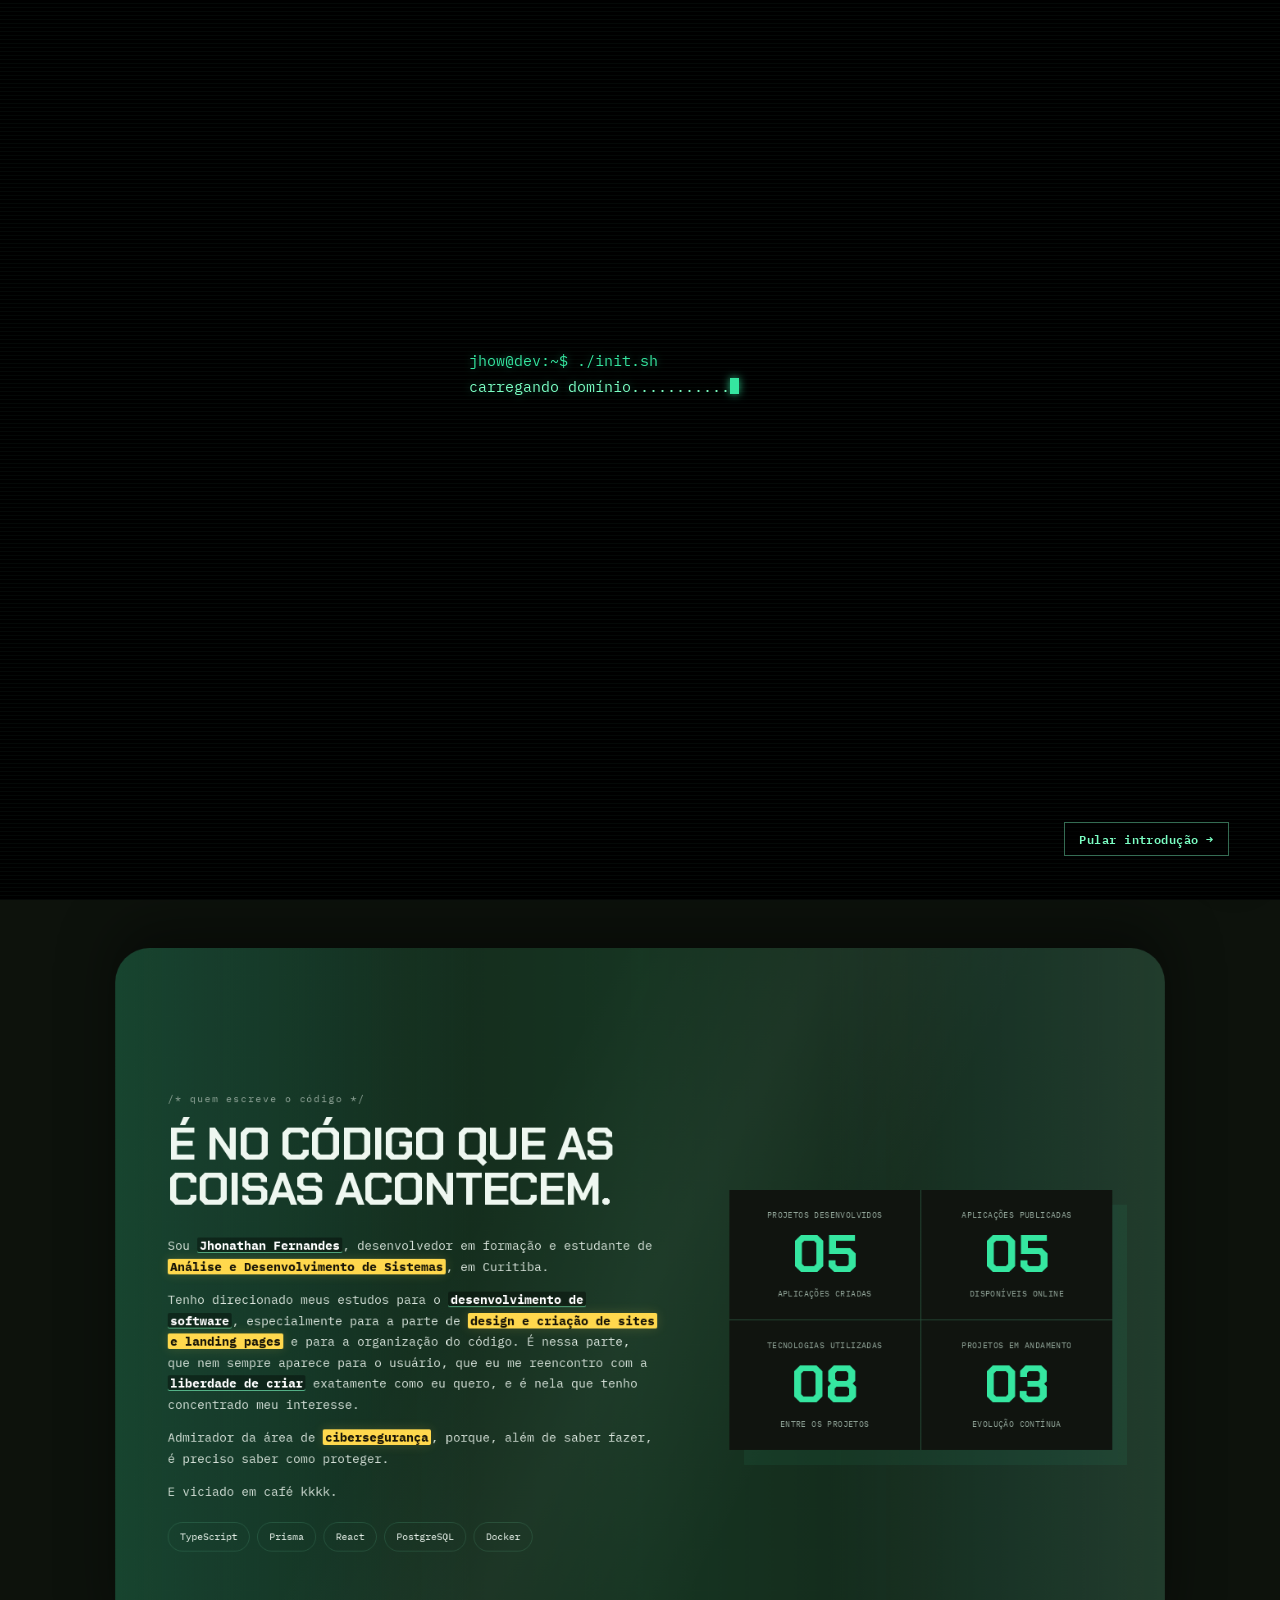
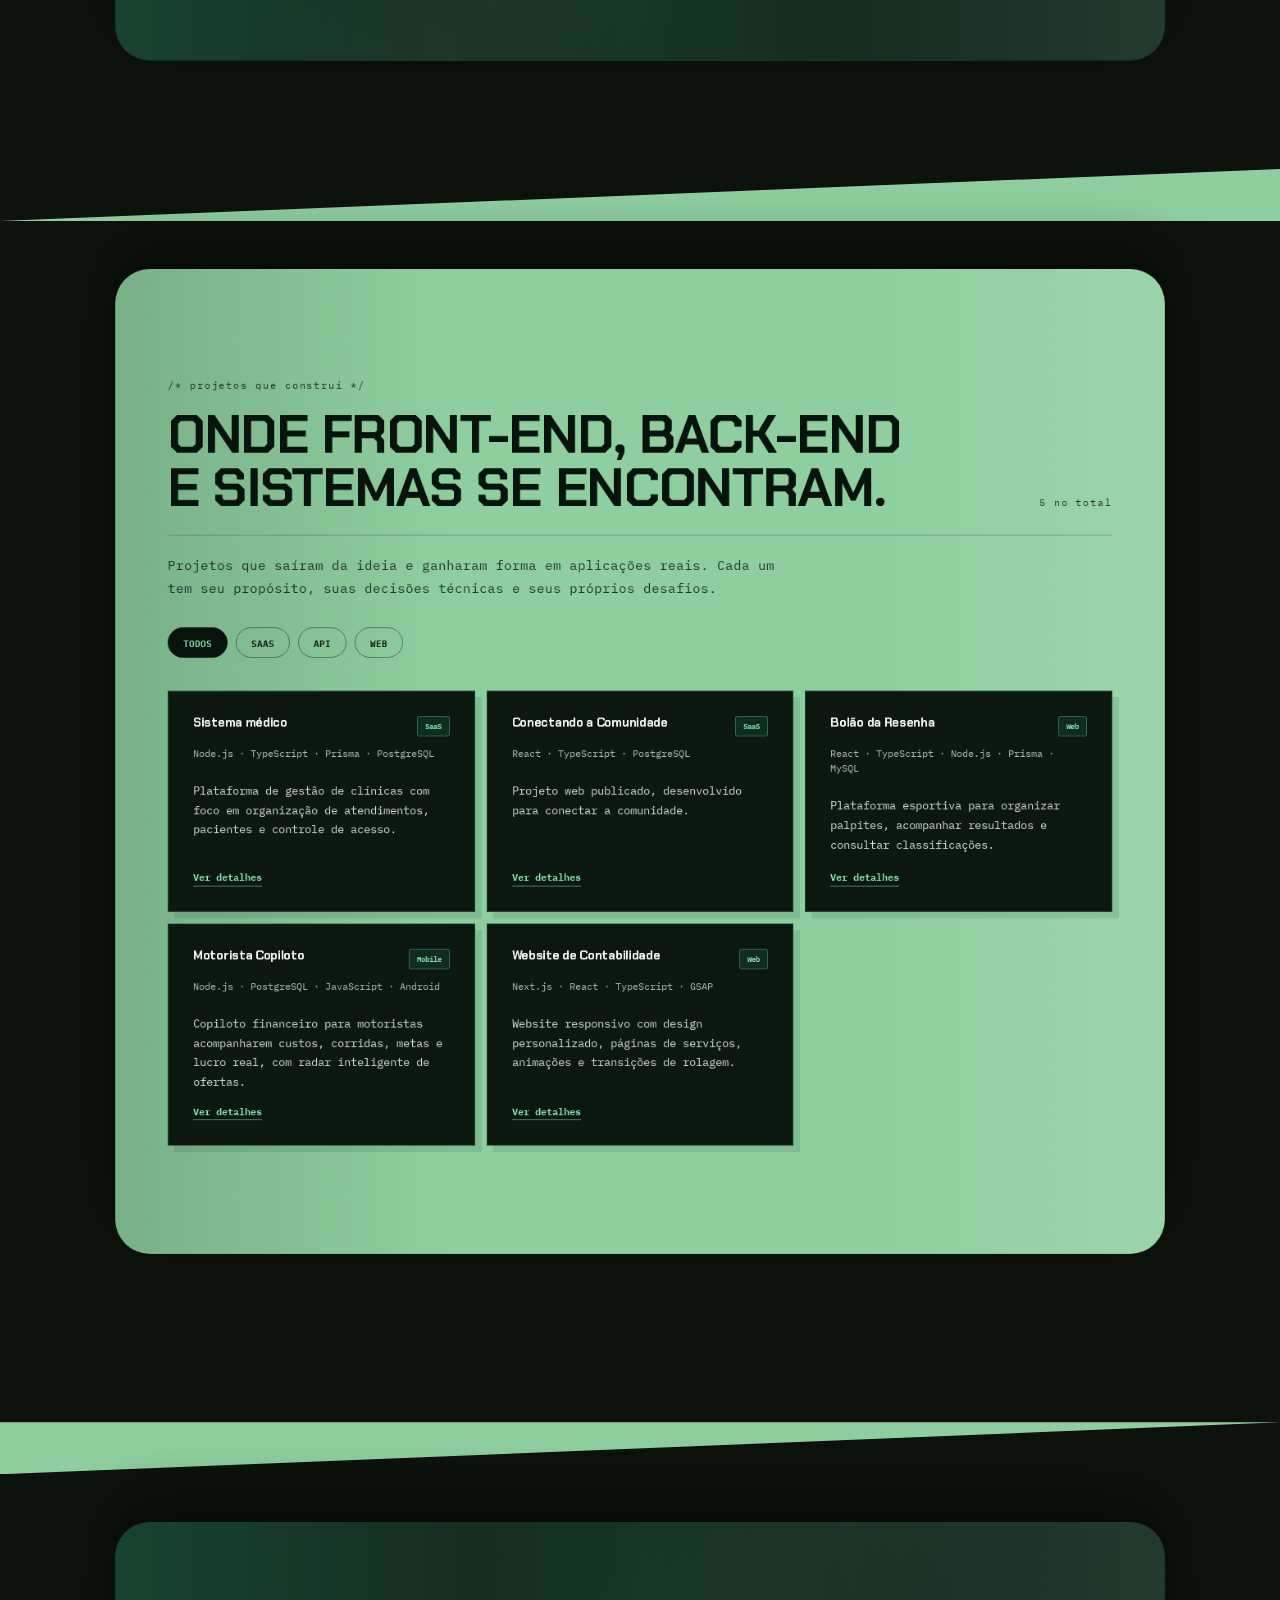
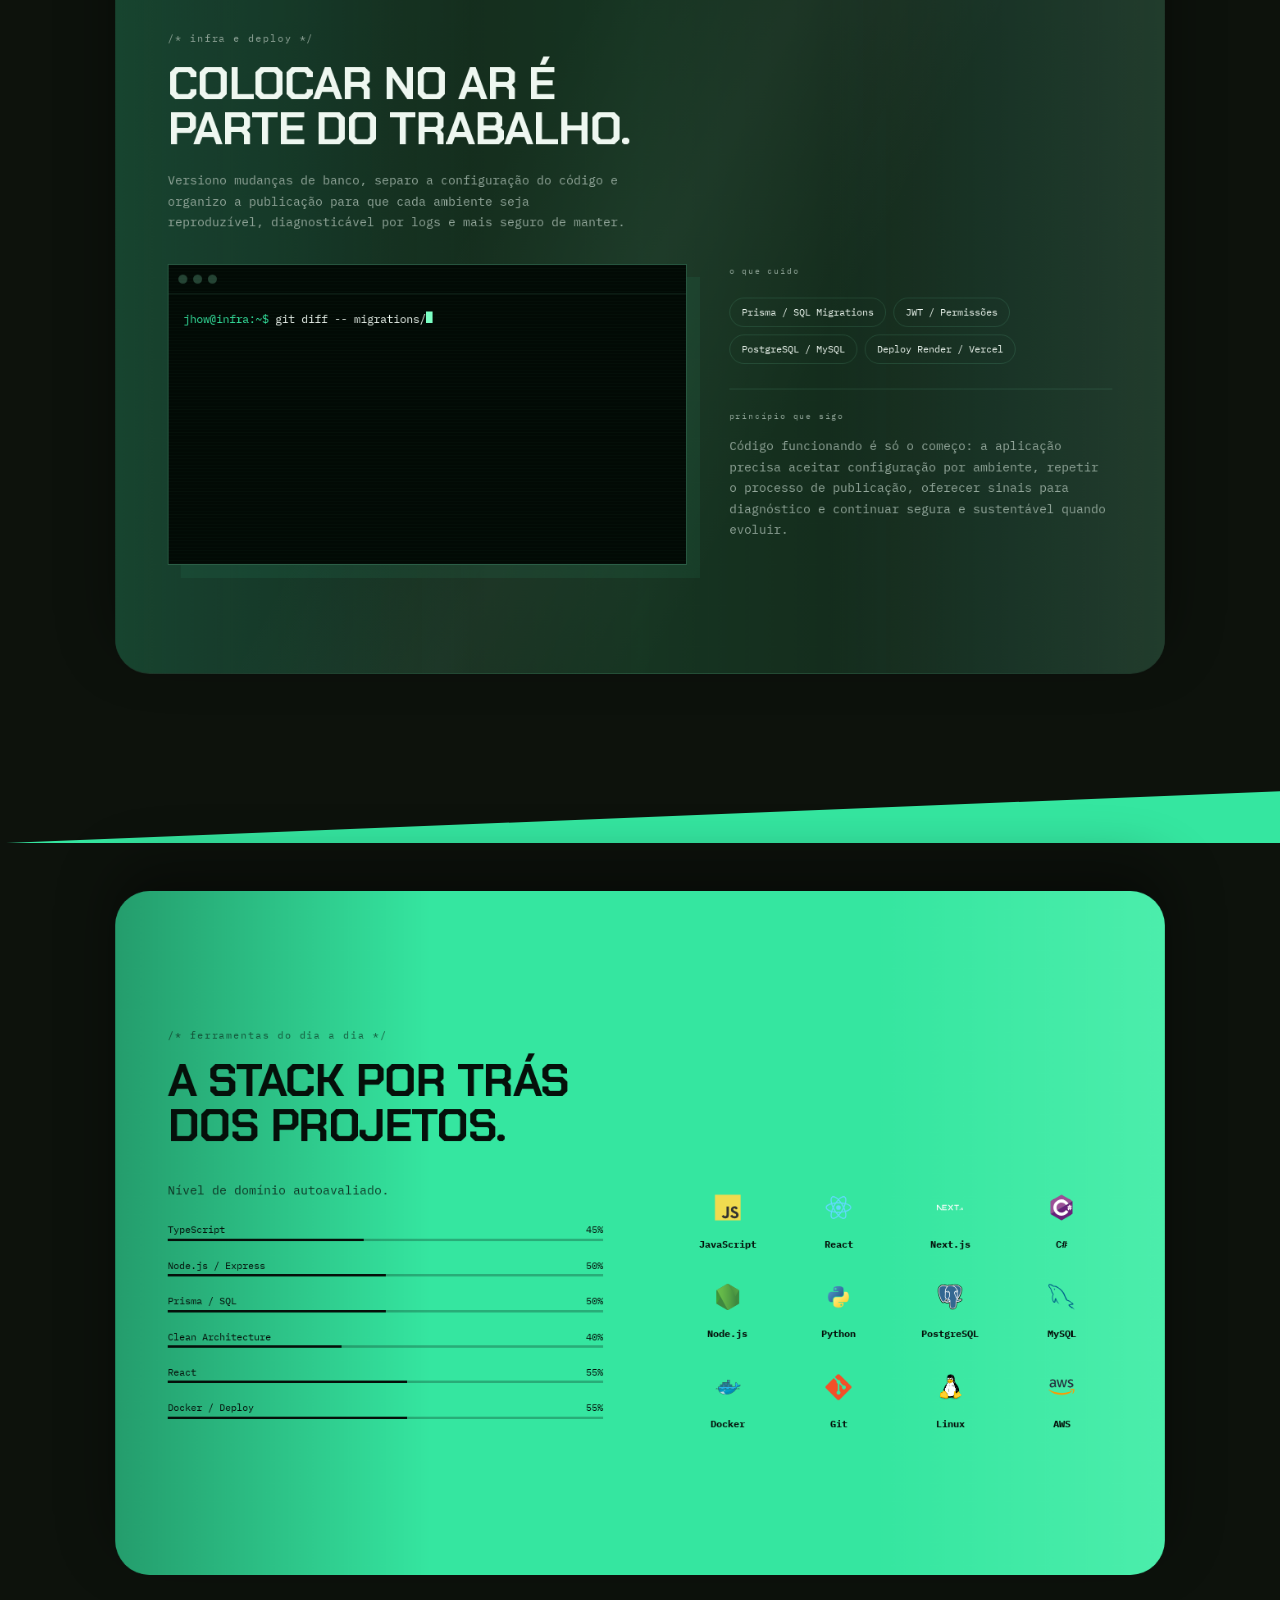
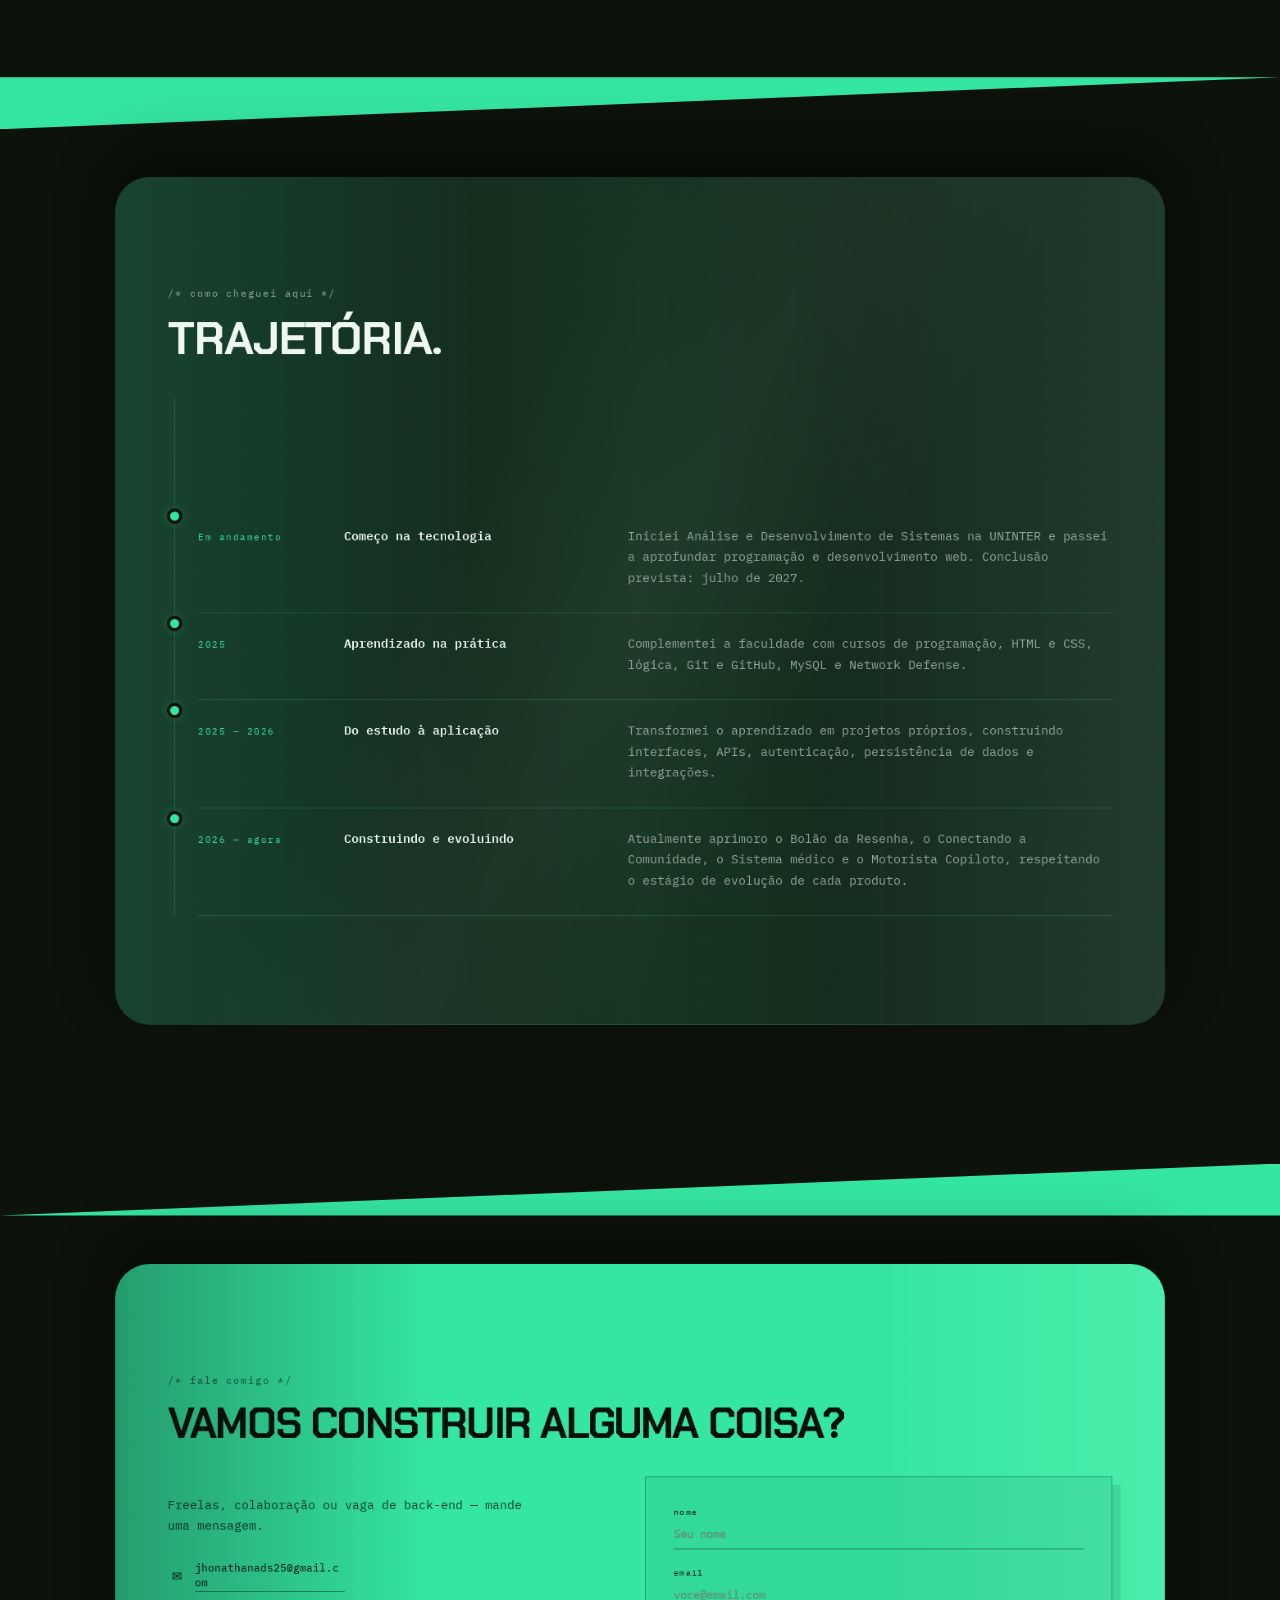
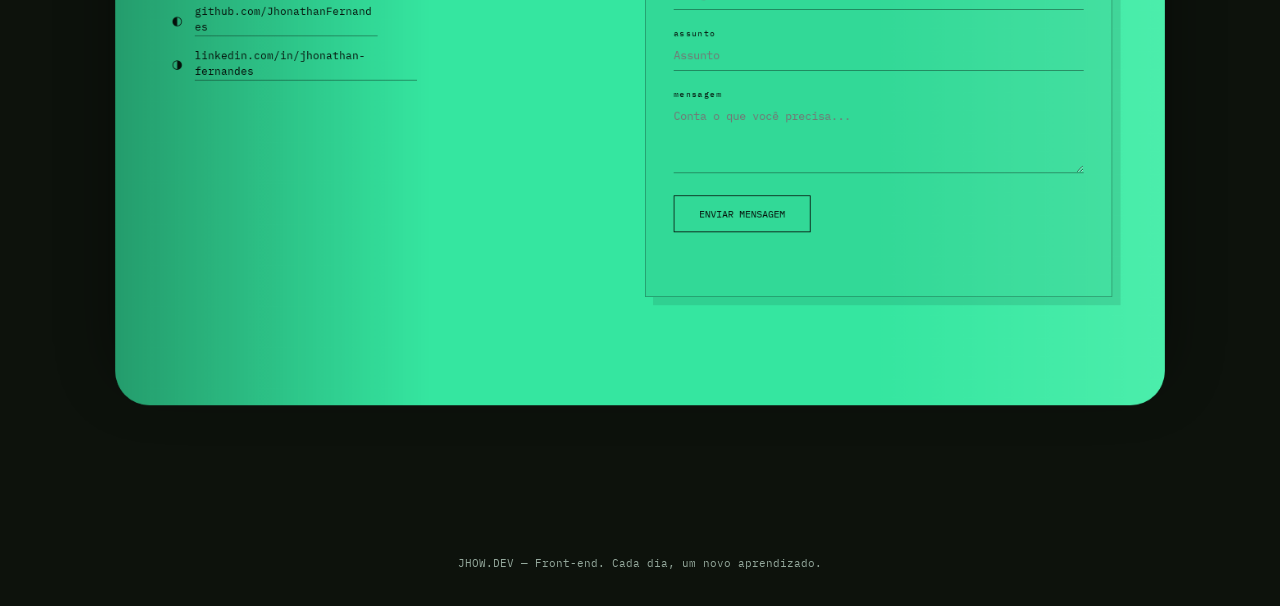
==== commit 89723531: "feat: adicionar Website de Contabilidade ao portfólio" ====
--- a/index.html
+++ b/index.html
@@ -133,12 +133,12 @@
             <div class="stats reveal">
               <div class="stat">
                 <div class="k">PROJETOS DESENVOLVIDOS</div>
-                <div class="v" data-count="4" data-pad="2">00</div>
+                <div class="v" data-count="5" data-pad="2">00</div>
                 <div class="l">APLICAÇÕES CRIADAS</div>
               </div>
               <div class="stat">
                 <div class="k">APLICAÇÕES PUBLICADAS</div>
-                <div class="v" data-count="4" data-pad="2">00</div>
+                <div class="v" data-count="5" data-pad="2">00</div>
                 <div class="l">DISPONÍVEIS ONLINE</div>
               </div>
               <div class="stat">
@@ -195,7 +195,7 @@
               <p class="kicker">/* projetos que construí */</p>
               <h2>Onde front-end, back-end<br />e sistemas se encontram.</h2>
             </div>
-            <span class="kicker" id="projCount">4 no total</span>
+            <span class="kicker" id="projCount">5 no total</span>
           </div>
           <p class="lead reveal">
             Projetos que saíram da ideia e ganharam forma em aplicações reais.
@@ -286,6 +286,25 @@
                 corridas, metas e lucro real, com radar inteligente de ofertas.
               </p>
               <a class="p-link" href="projeto.html?id=motorista-mobile">Ver detalhes</a>
+            </article>
+            <article
+              class="proj tilt reveal"
+              data-tag="web"
+              data-href="projeto.html?id=website-contabilidade"
+              tabindex="0"
+              role="link"
+              aria-label="Ver detalhes do projeto Website de Contabilidade"
+            >
+              <div class="p-top">
+                <h3>Website de Contabilidade</h3>
+                <span class="p-tag">Web</span>
+              </div>
+              <p class="p-stack">Next.js · React · TypeScript · GSAP</p>
+              <p class="p-desc">
+                Website responsivo com design personalizado, páginas de serviços,
+                animações e transições de rolagem.
+              </p>
+              <a class="p-link" href="projeto.html?id=website-contabilidade">Ver detalhes</a>
             </article>
           </div>
         </div>
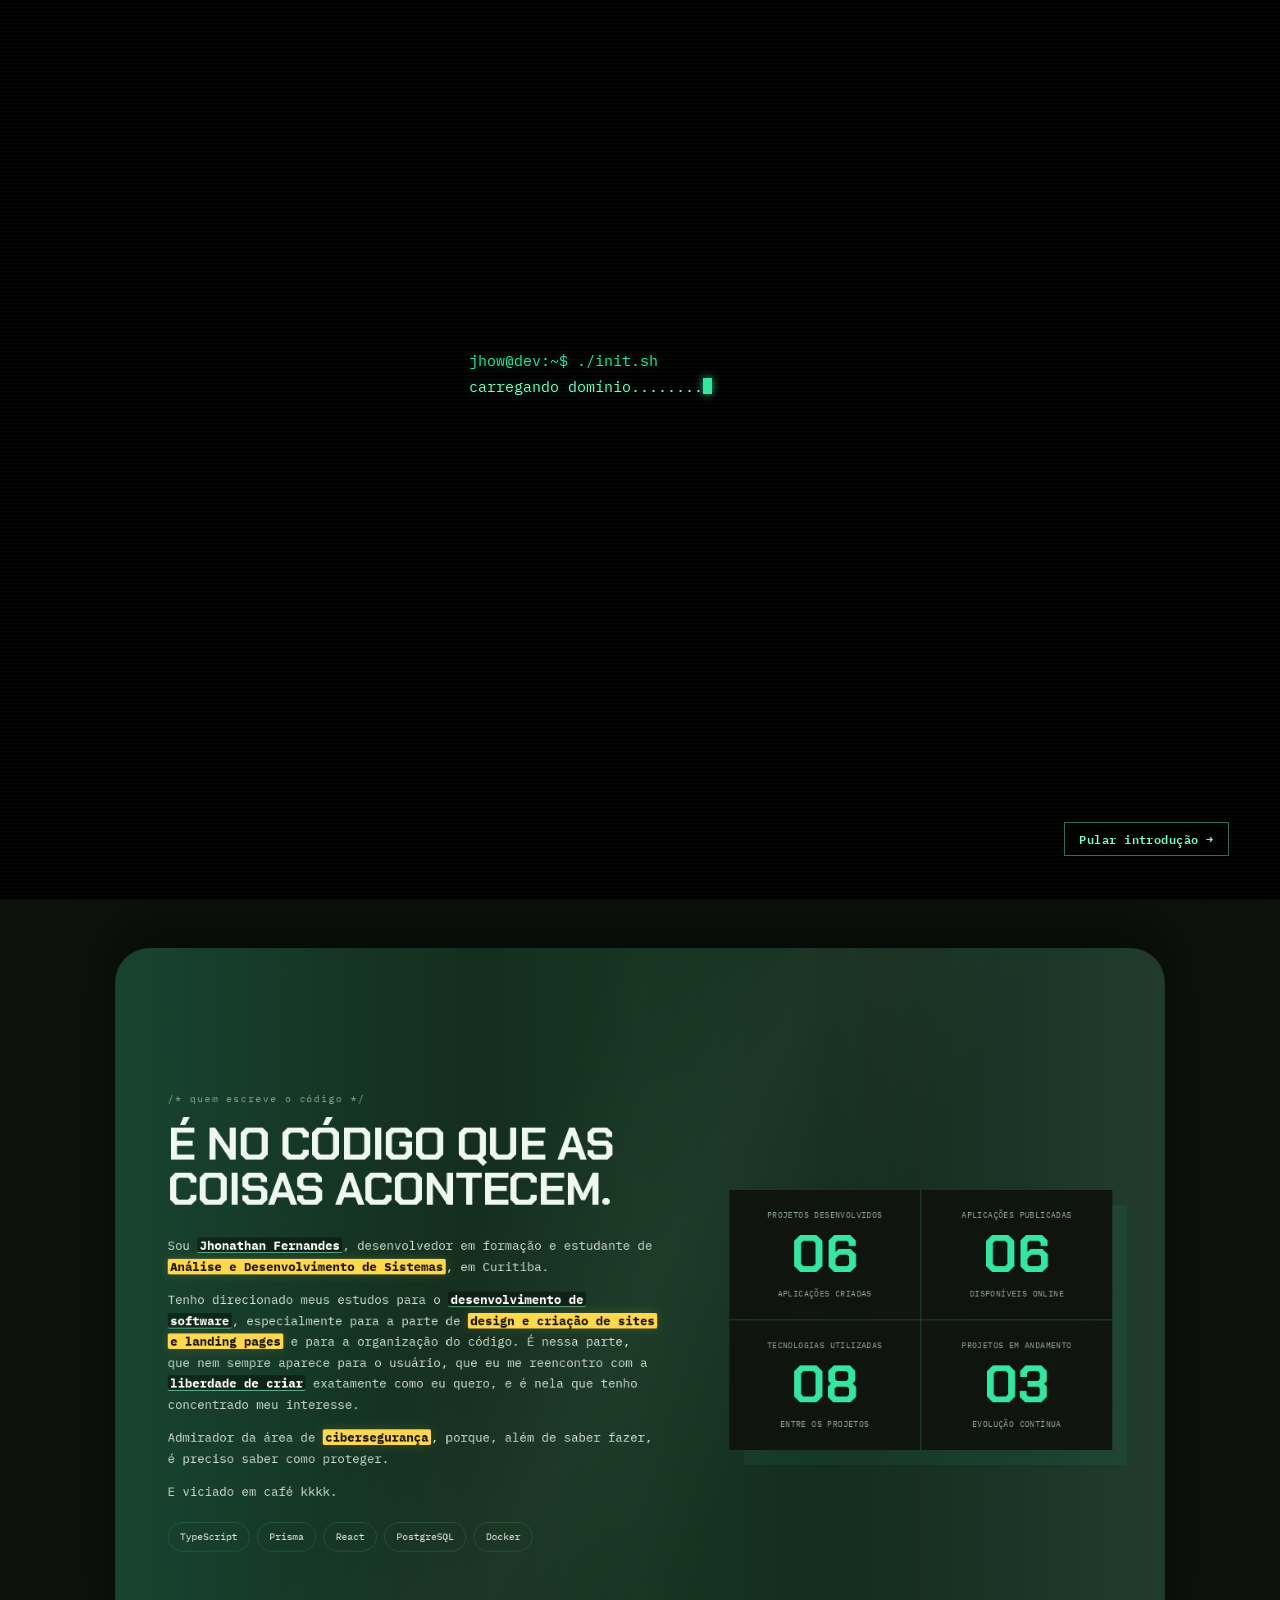
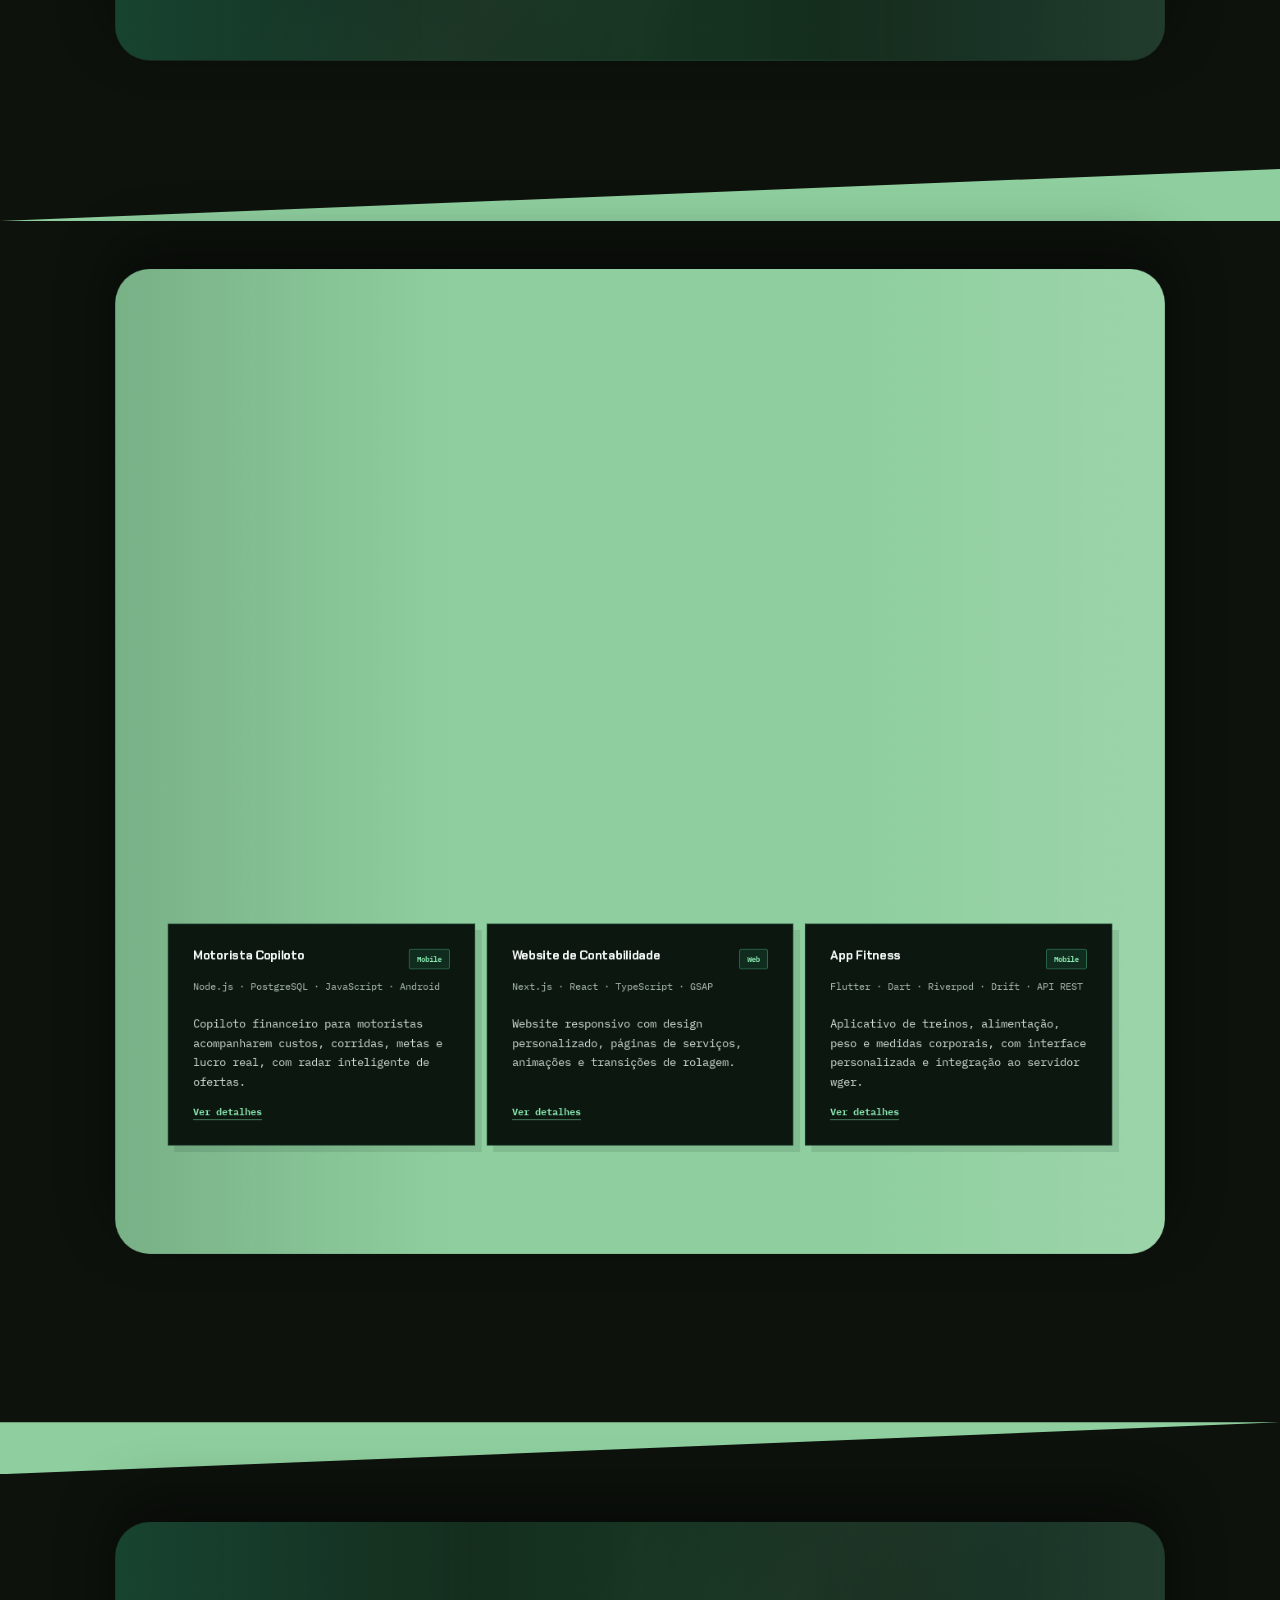
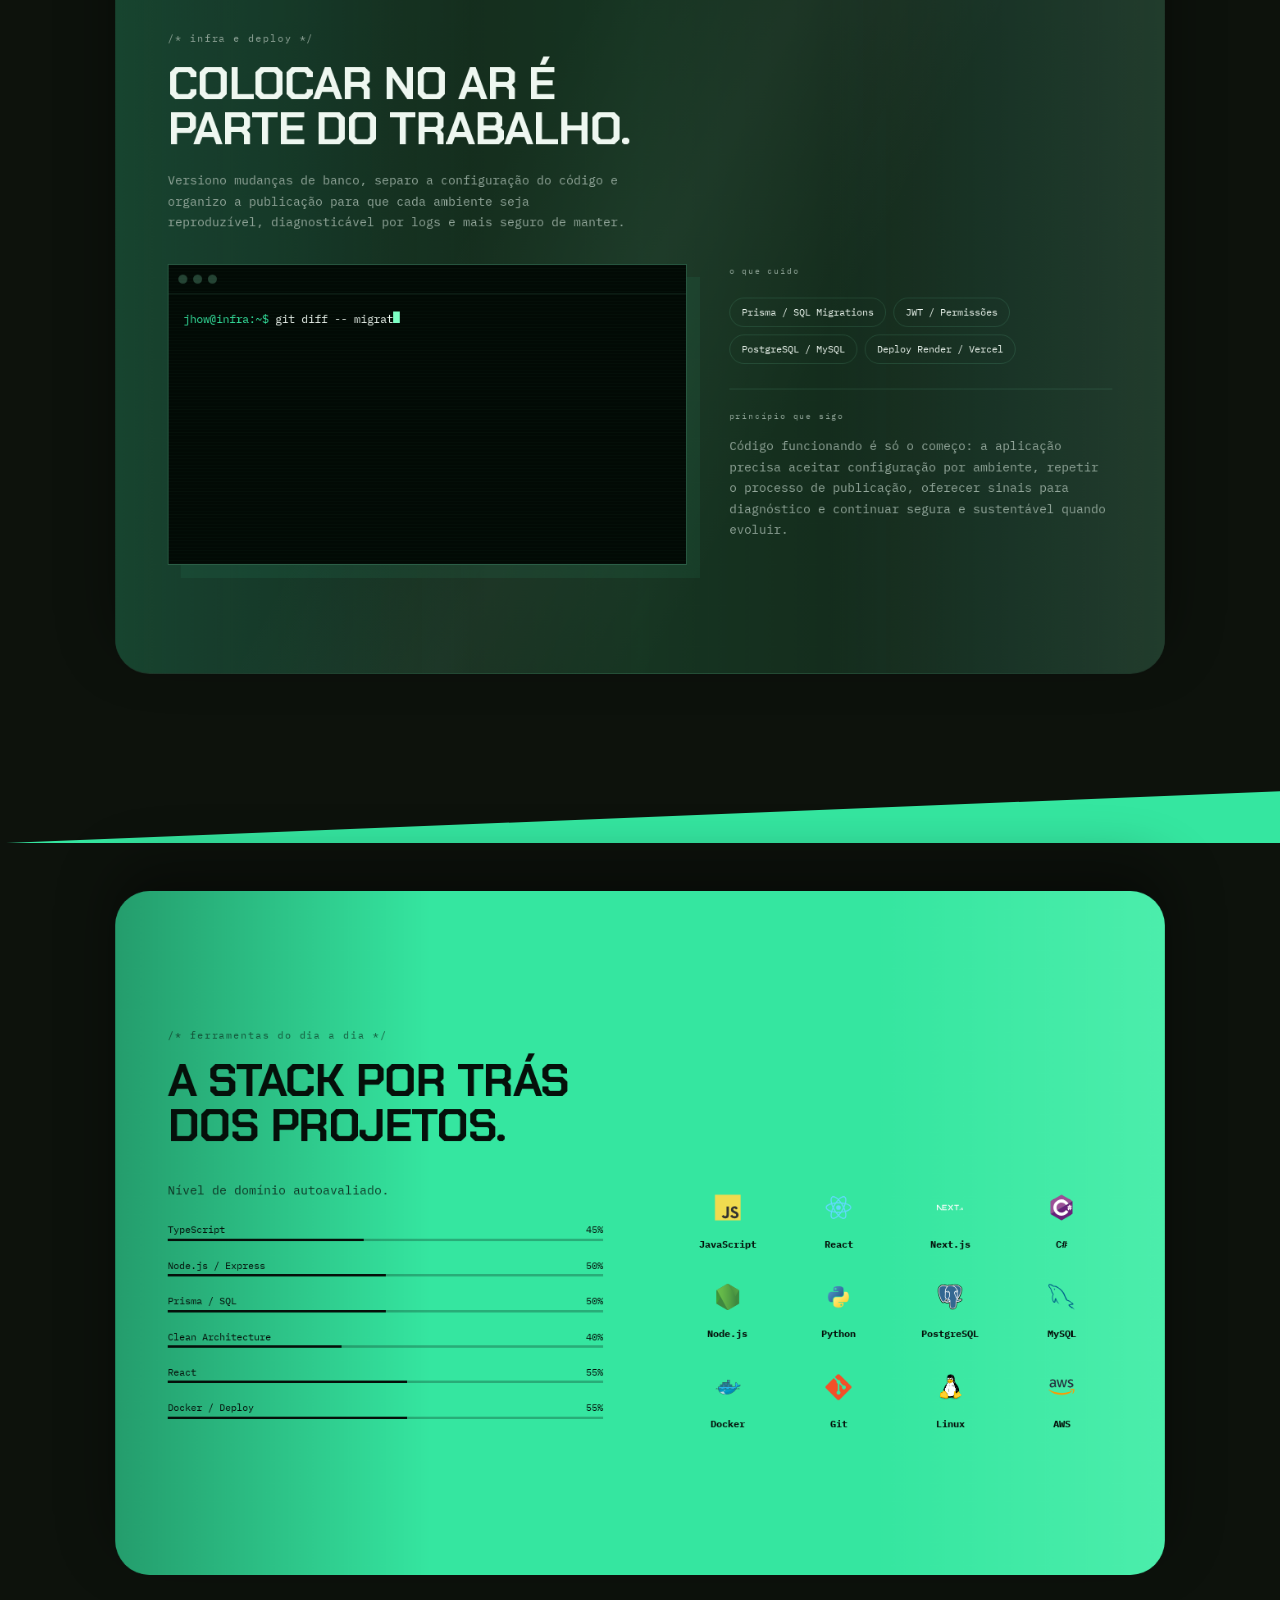
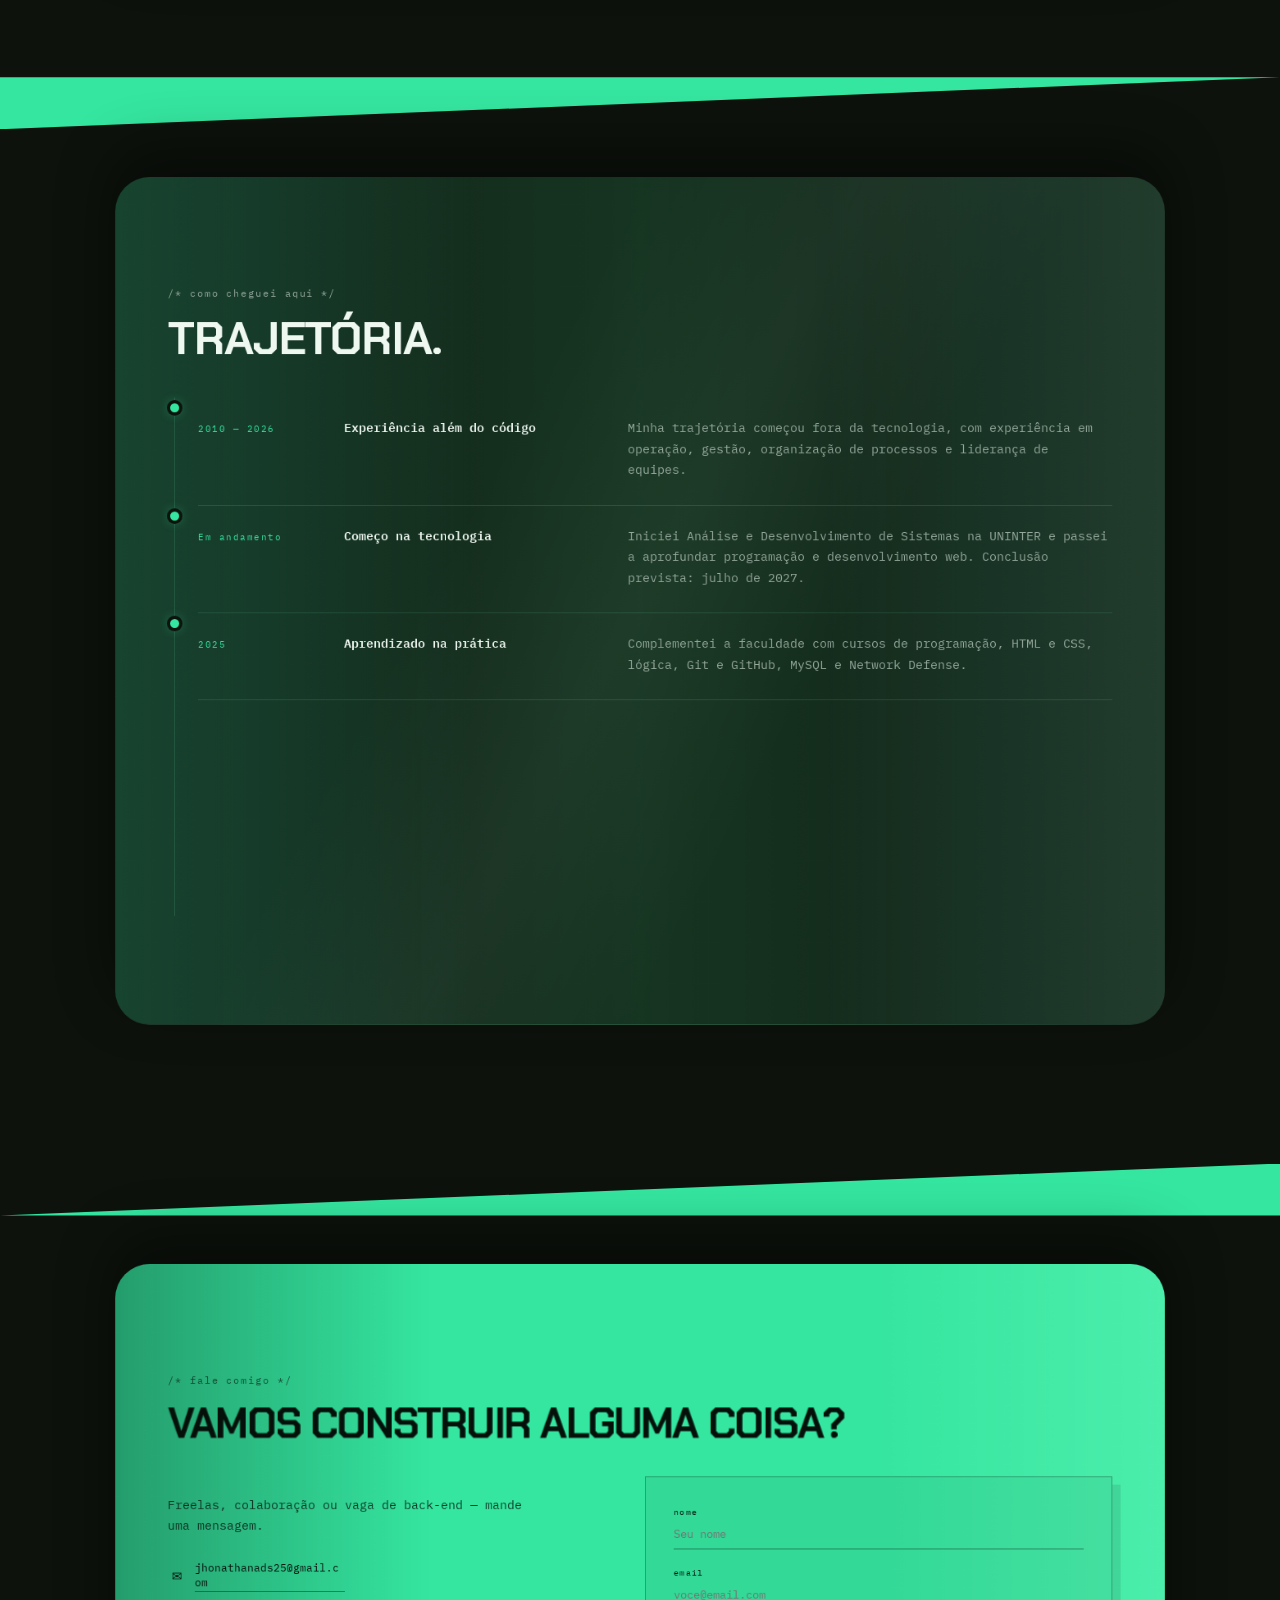
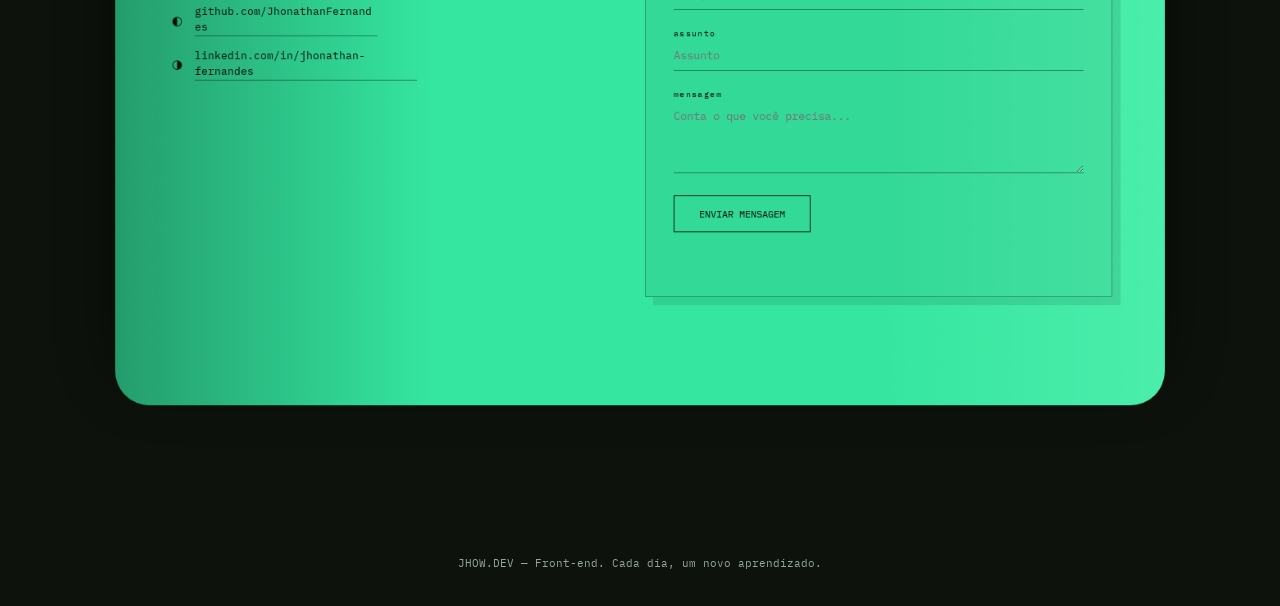
==== commit 0c2eeb7f: "feat: adicionar App Fitness ao portfolio" ====
--- a/index.html
+++ b/index.html
@@ -133,12 +133,12 @@
             <div class="stats reveal">
               <div class="stat">
                 <div class="k">PROJETOS DESENVOLVIDOS</div>
-                <div class="v" data-count="5" data-pad="2">00</div>
+                <div class="v" data-count="6" data-pad="2">00</div>
                 <div class="l">APLICAÇÕES CRIADAS</div>
               </div>
               <div class="stat">
                 <div class="k">APLICAÇÕES PUBLICADAS</div>
-                <div class="v" data-count="5" data-pad="2">00</div>
+                <div class="v" data-count="6" data-pad="2">00</div>
                 <div class="l">DISPONÍVEIS ONLINE</div>
               </div>
               <div class="stat">
@@ -195,7 +195,7 @@
               <p class="kicker">/* projetos que construí */</p>
               <h2>Onde front-end, back-end<br />e sistemas se encontram.</h2>
             </div>
-            <span class="kicker" id="projCount">5 no total</span>
+            <span class="kicker" id="projCount">6 no total</span>
           </div>
           <p class="lead reveal">
             Projetos que saíram da ideia e ganharam forma em aplicações reais.
@@ -305,6 +305,12 @@
                 animações e transições de rolagem.
               </p>
               <a class="p-link" href="projeto.html?id=website-contabilidade">Ver detalhes</a>
+            </article>
+            <article class="proj tilt reveal" data-tag="mobile" data-href="projeto.html?id=app-fitness" tabindex="0" role="link" aria-label="Ver detalhes do projeto App Fitness">
+              <div class="p-top"><h3>App Fitness</h3><span class="p-tag">Mobile</span></div>
+              <p class="p-stack">Flutter · Dart · Riverpod · Drift · API REST</p>
+              <p class="p-desc">Aplicativo de treinos, alimentação, peso e medidas corporais, com interface personalizada e integração ao servidor wger.</p>
+              <a class="p-link" href="projeto.html?id=app-fitness">Ver detalhes</a>
             </article>
           </div>
         </div>
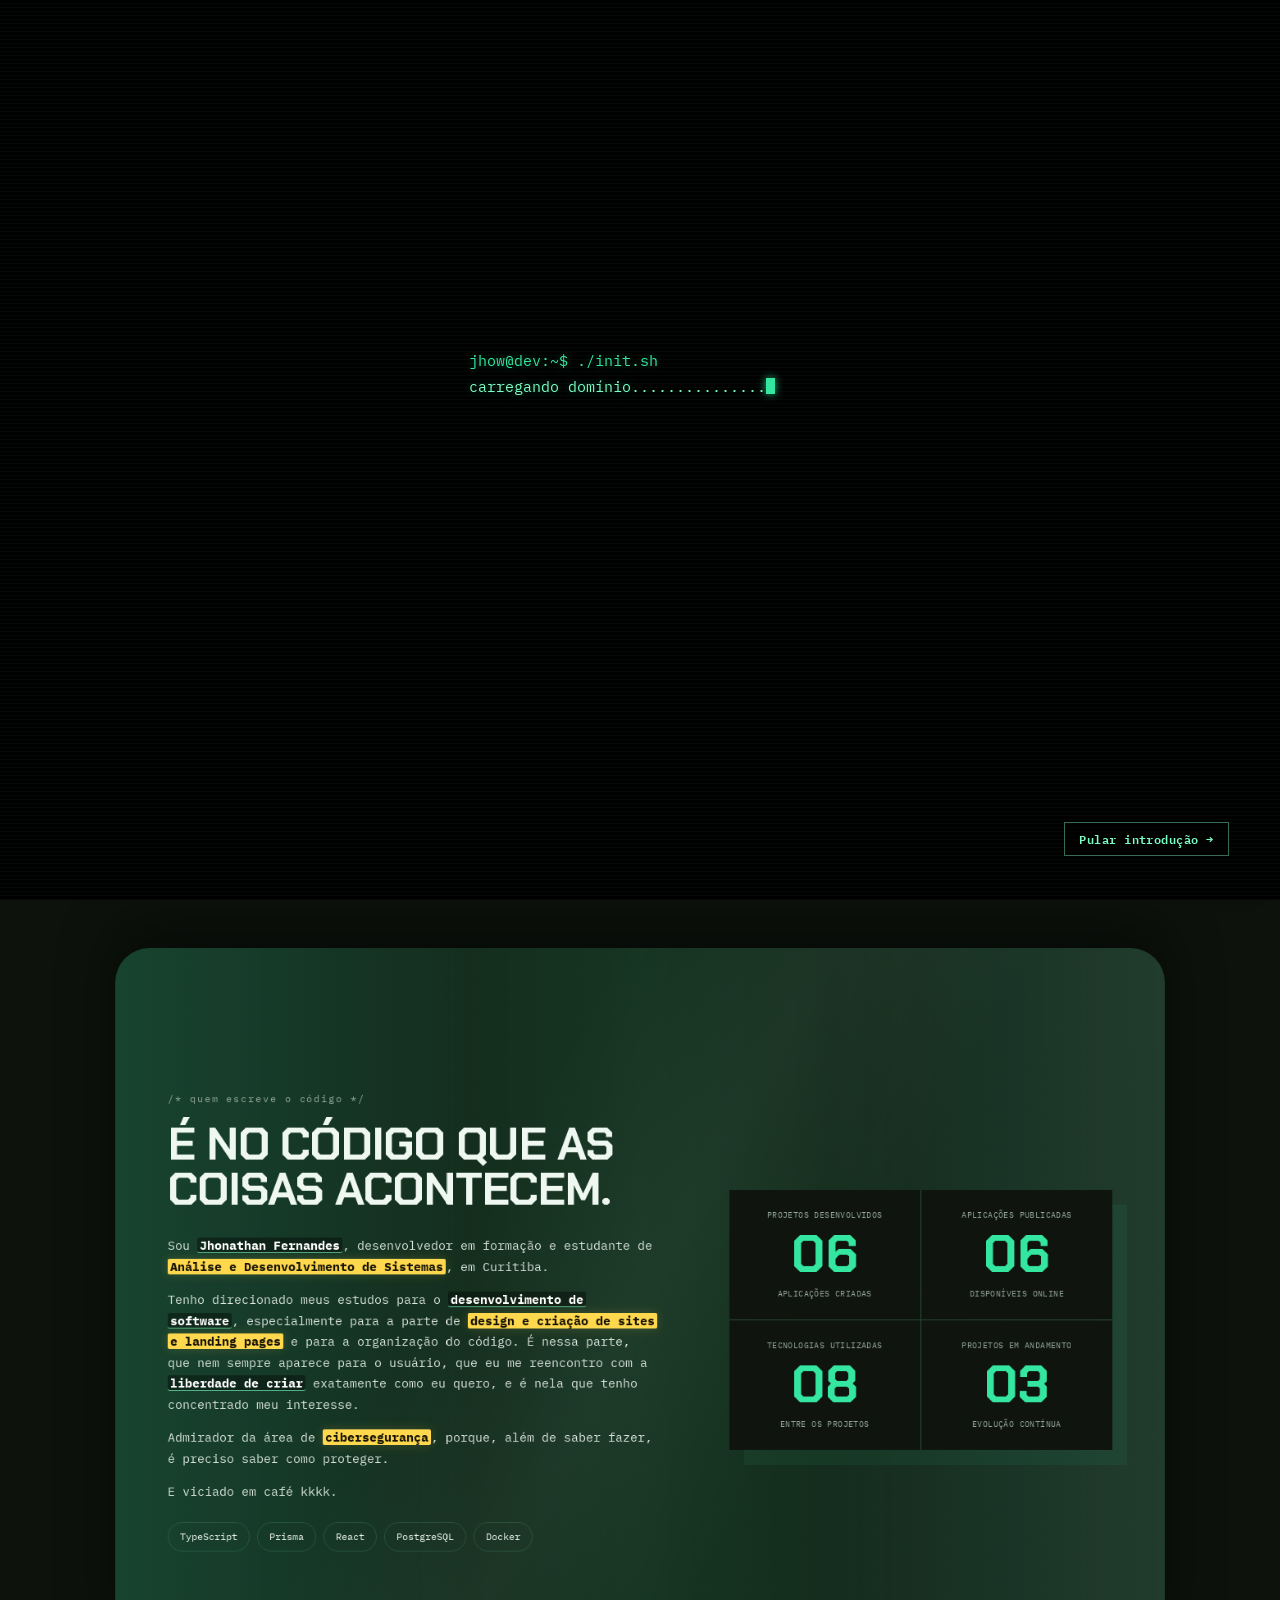
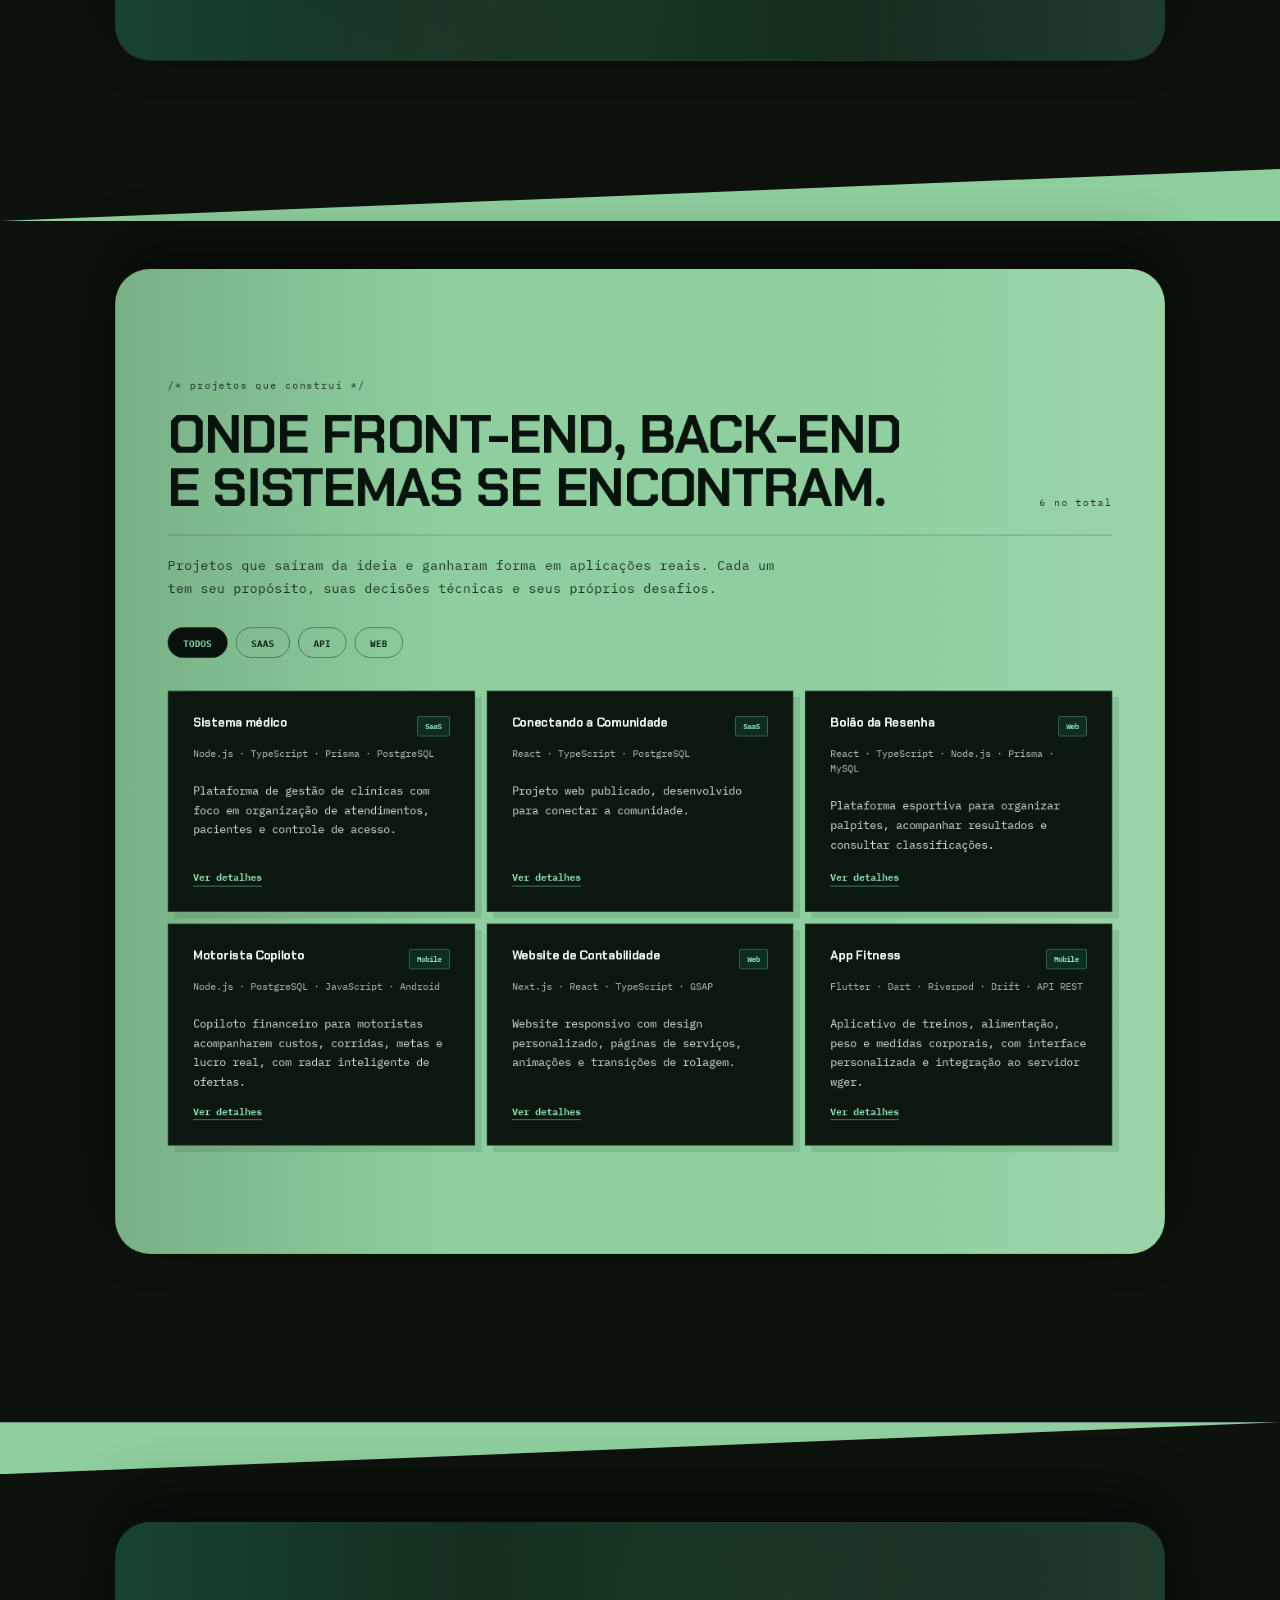
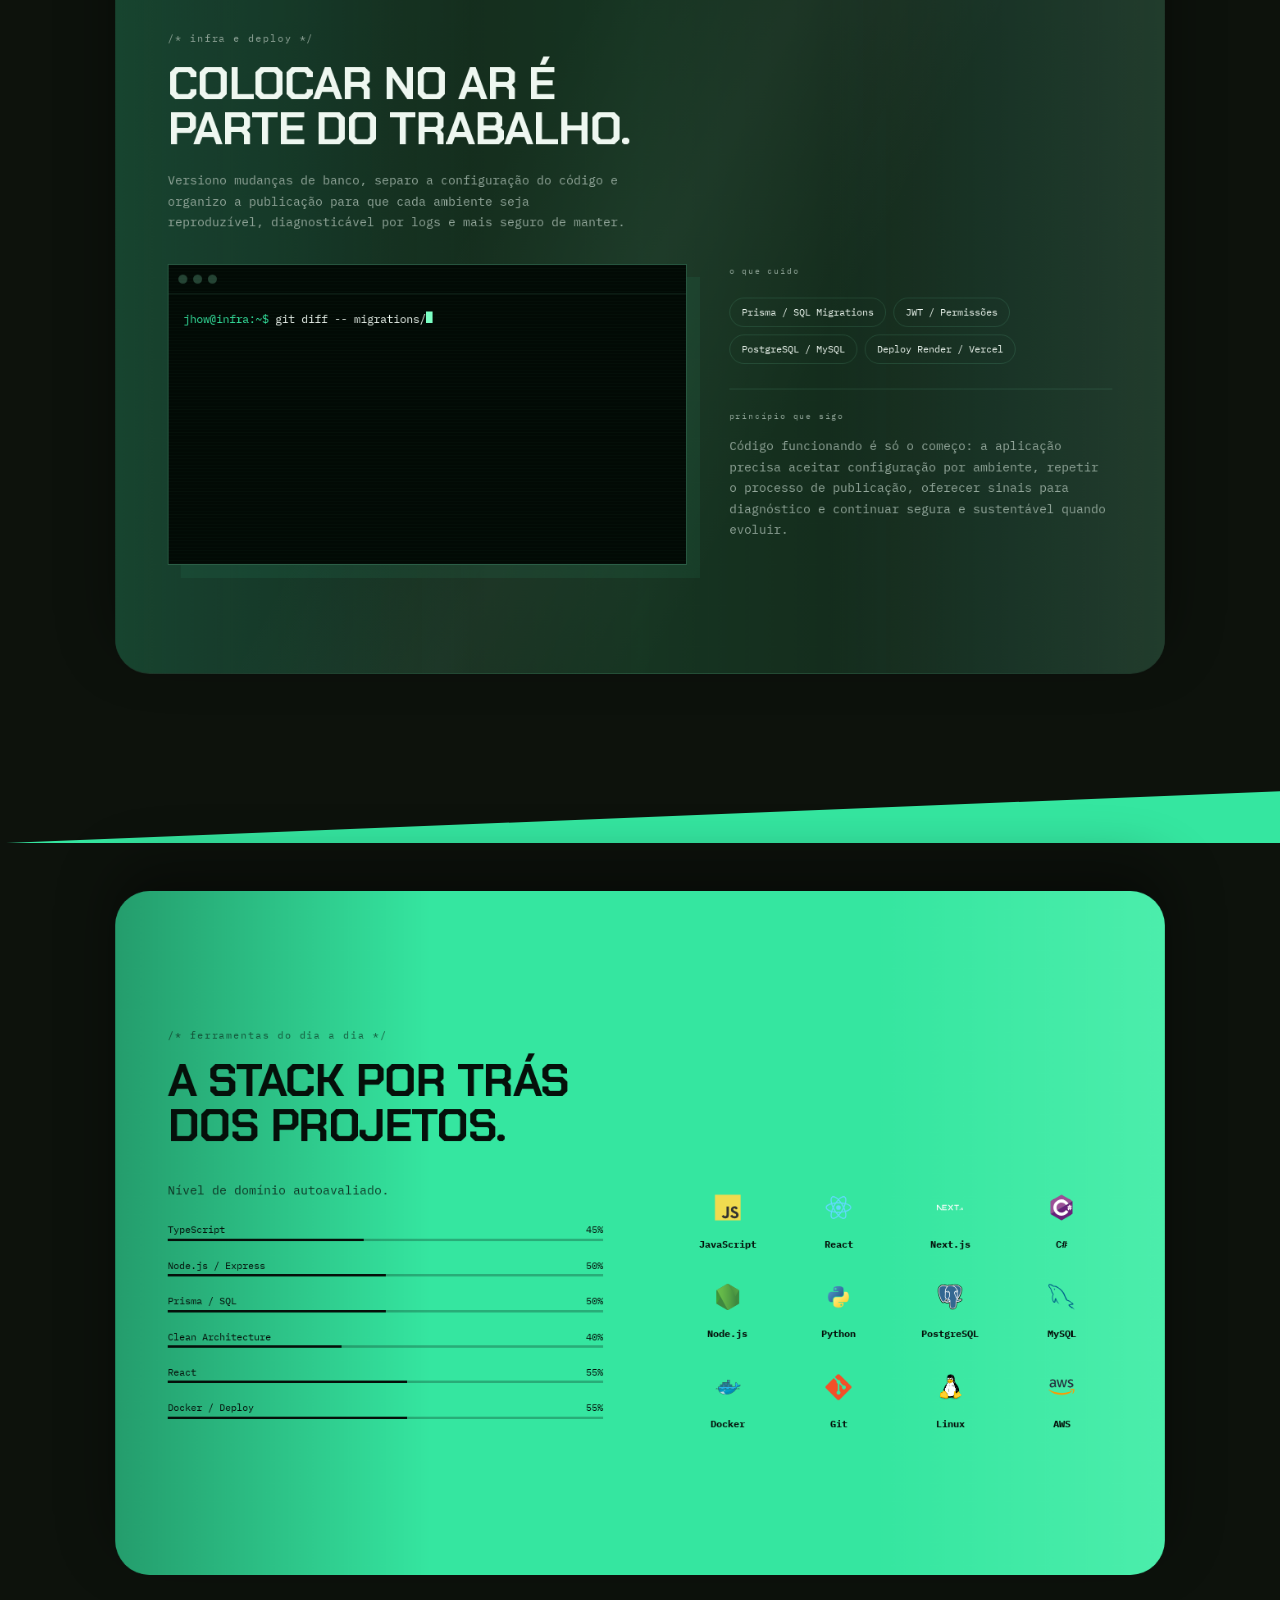
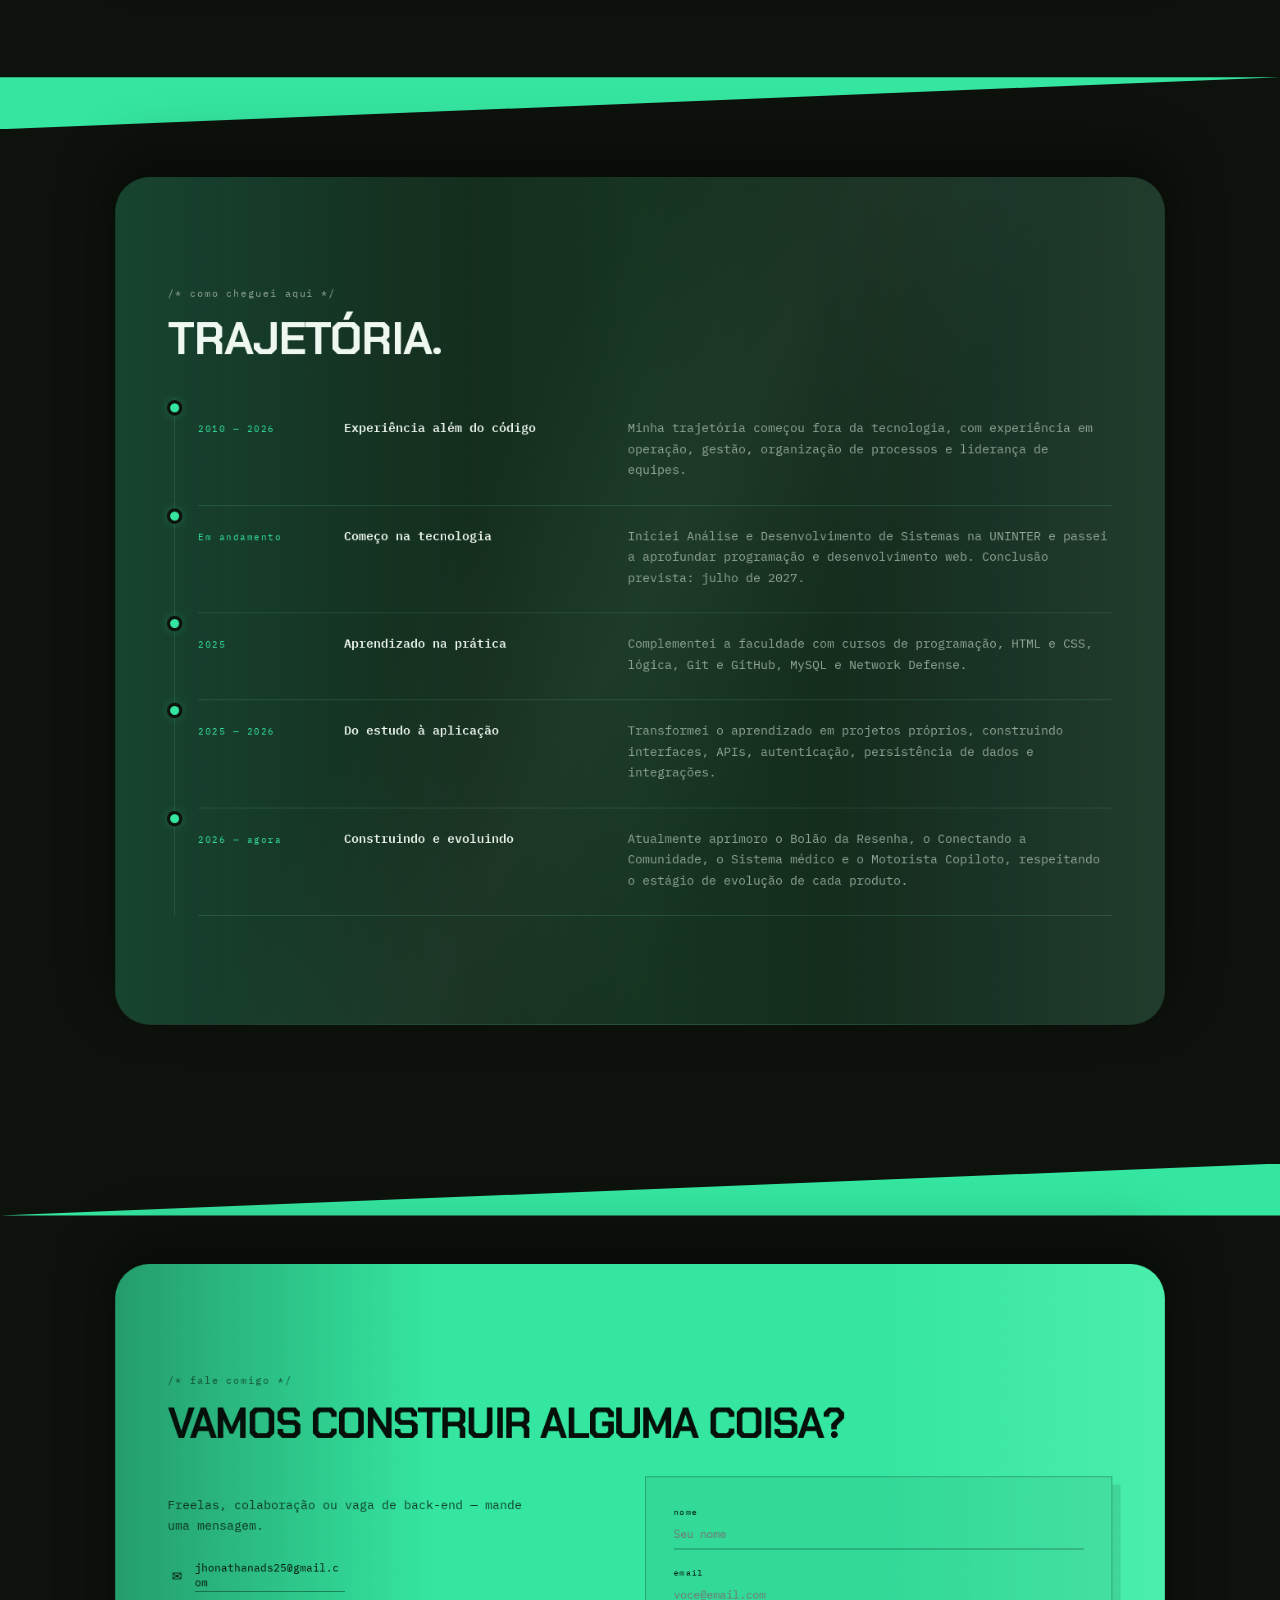
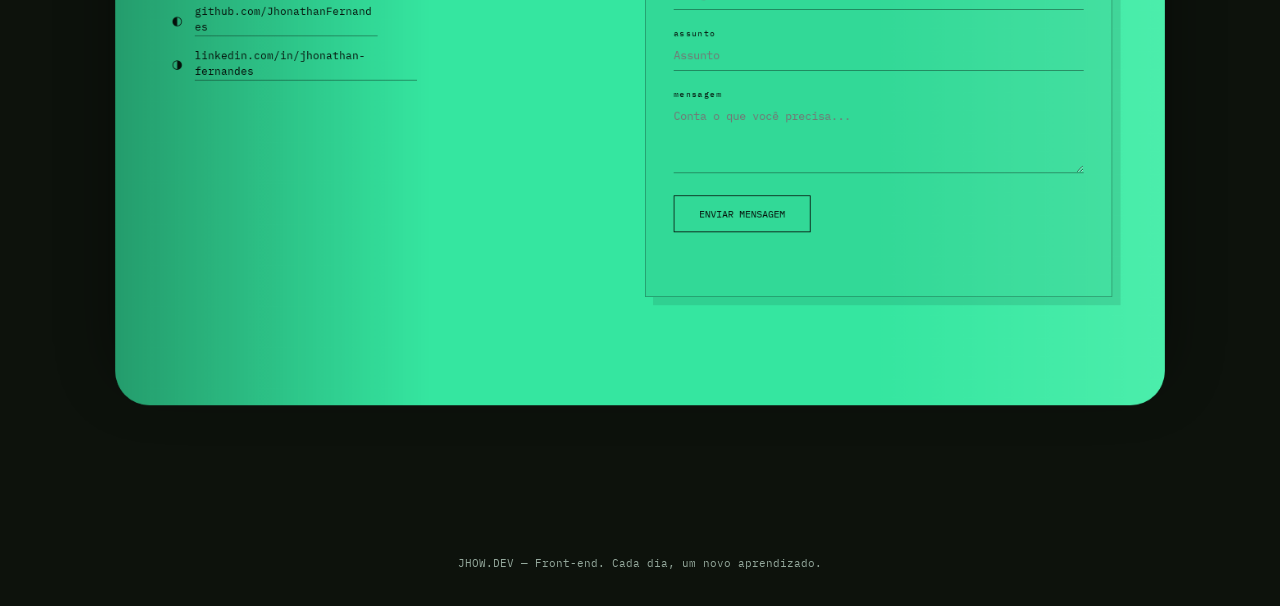
==== commit dc0034b5: "Melhora resolução do avatar animado" ====
--- a/index.html
+++ b/index.html
@@ -119,7 +119,7 @@
               aria-label="Avatar animado de Jhonathan"
             >
               <source
-                src="assets/jhow-teste-transparent.webm?v=9"
+                src="assets/jhow-hero-hd.webm?v=1"
                 type="video/webm"
               />
               <img src="assets/Jhow-hero.png" alt="Avatar de Jhonathan" />
